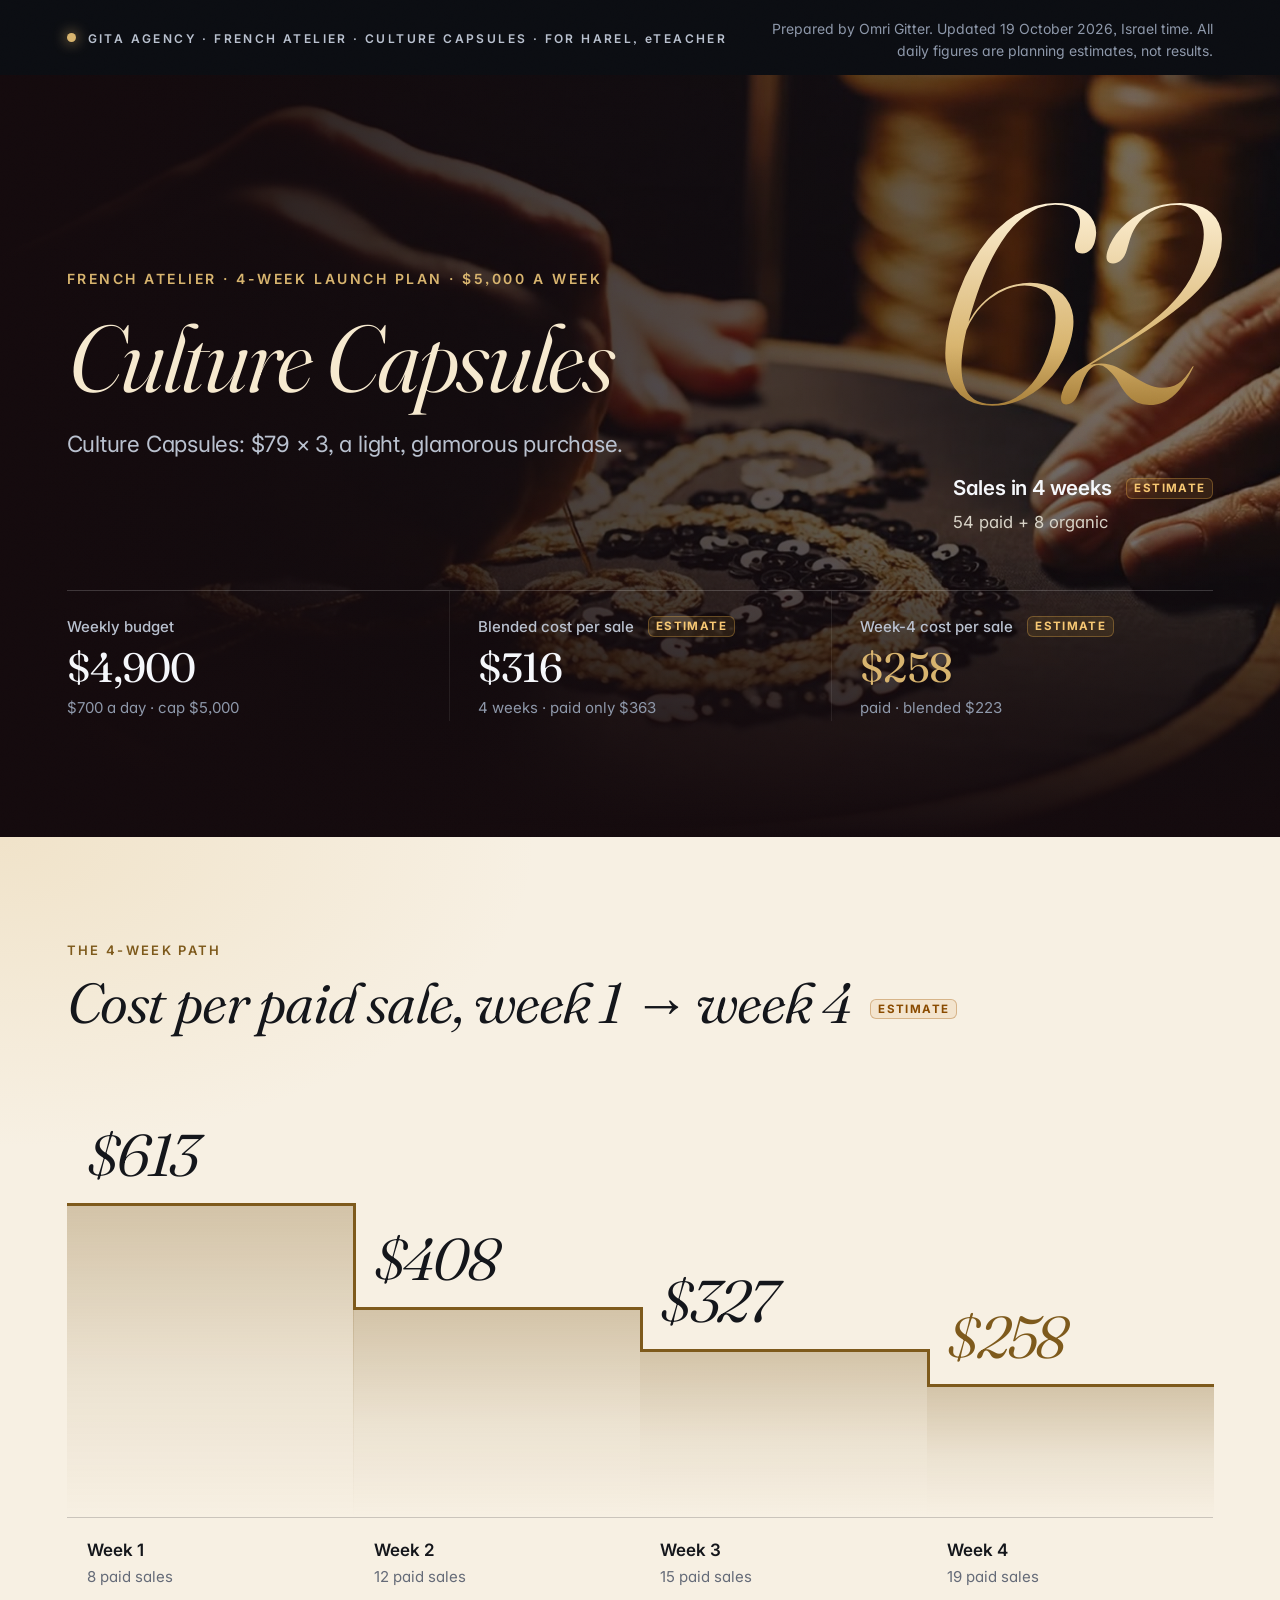
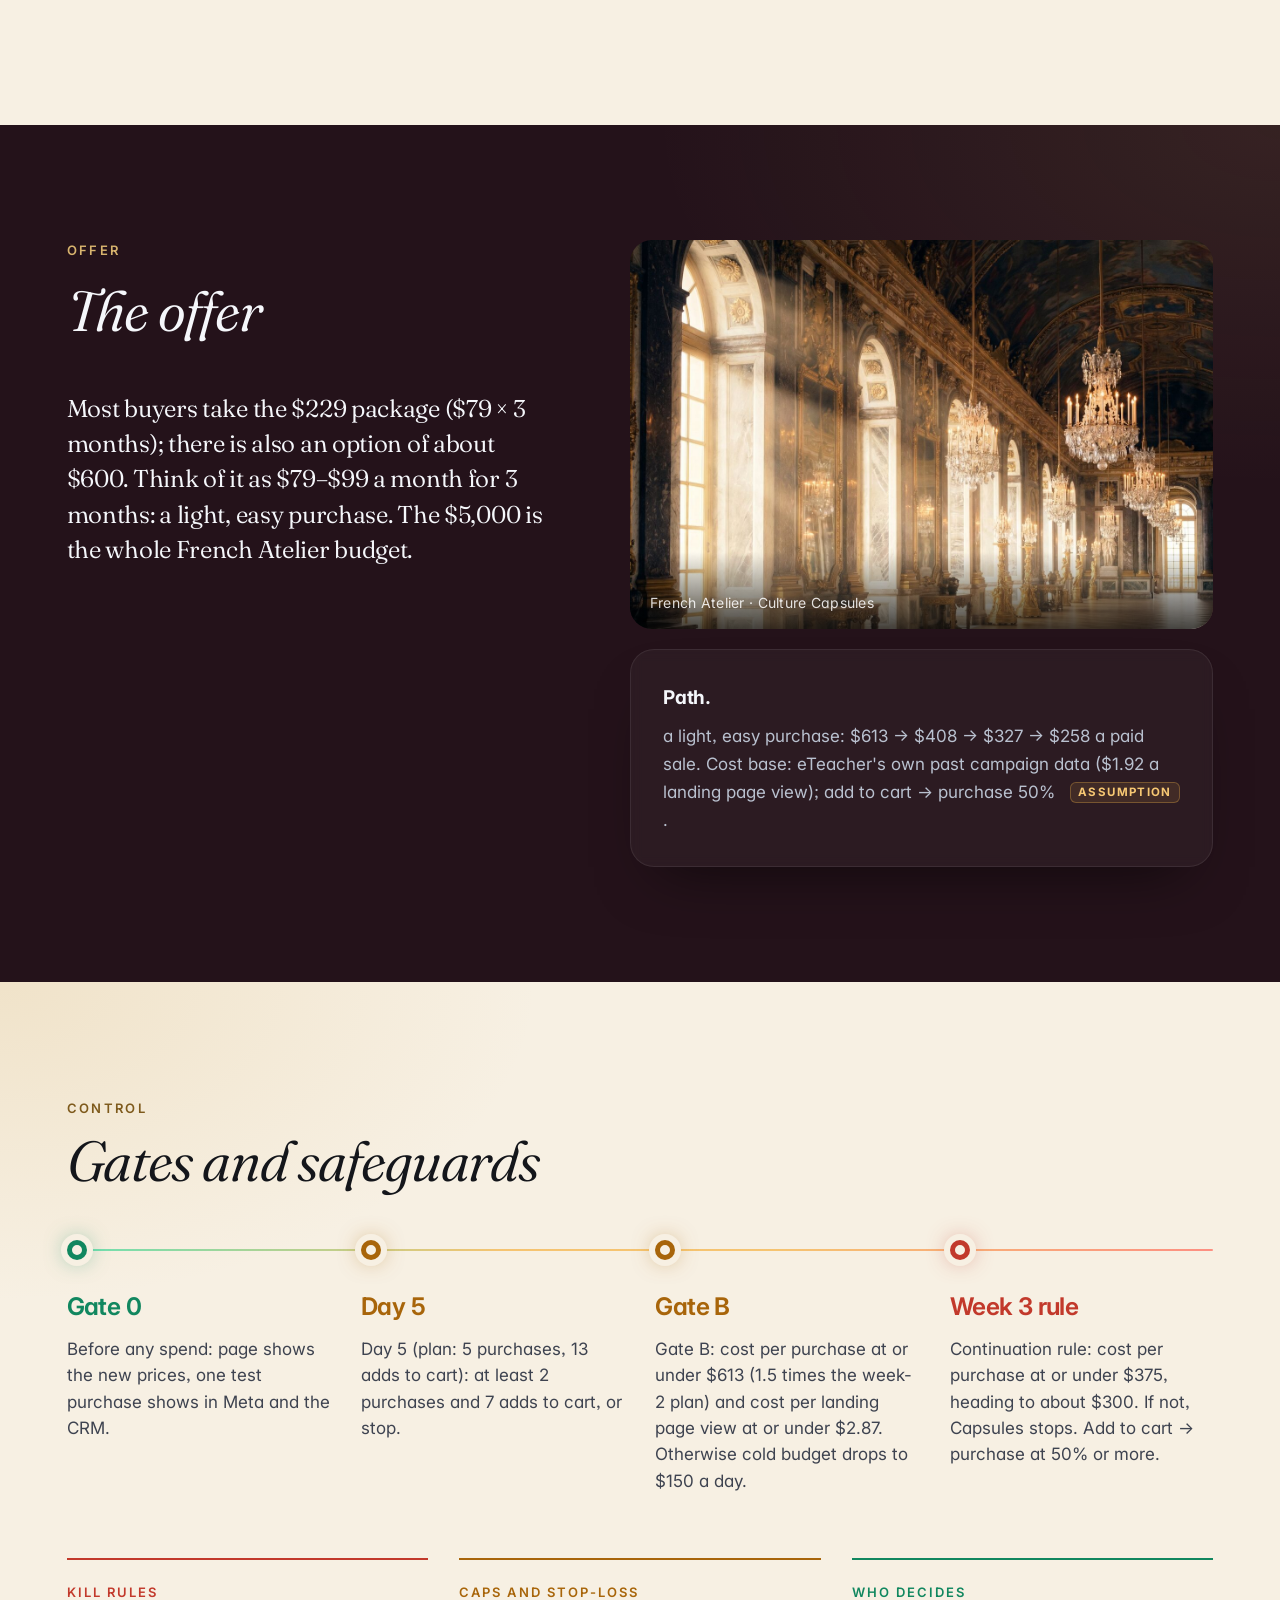
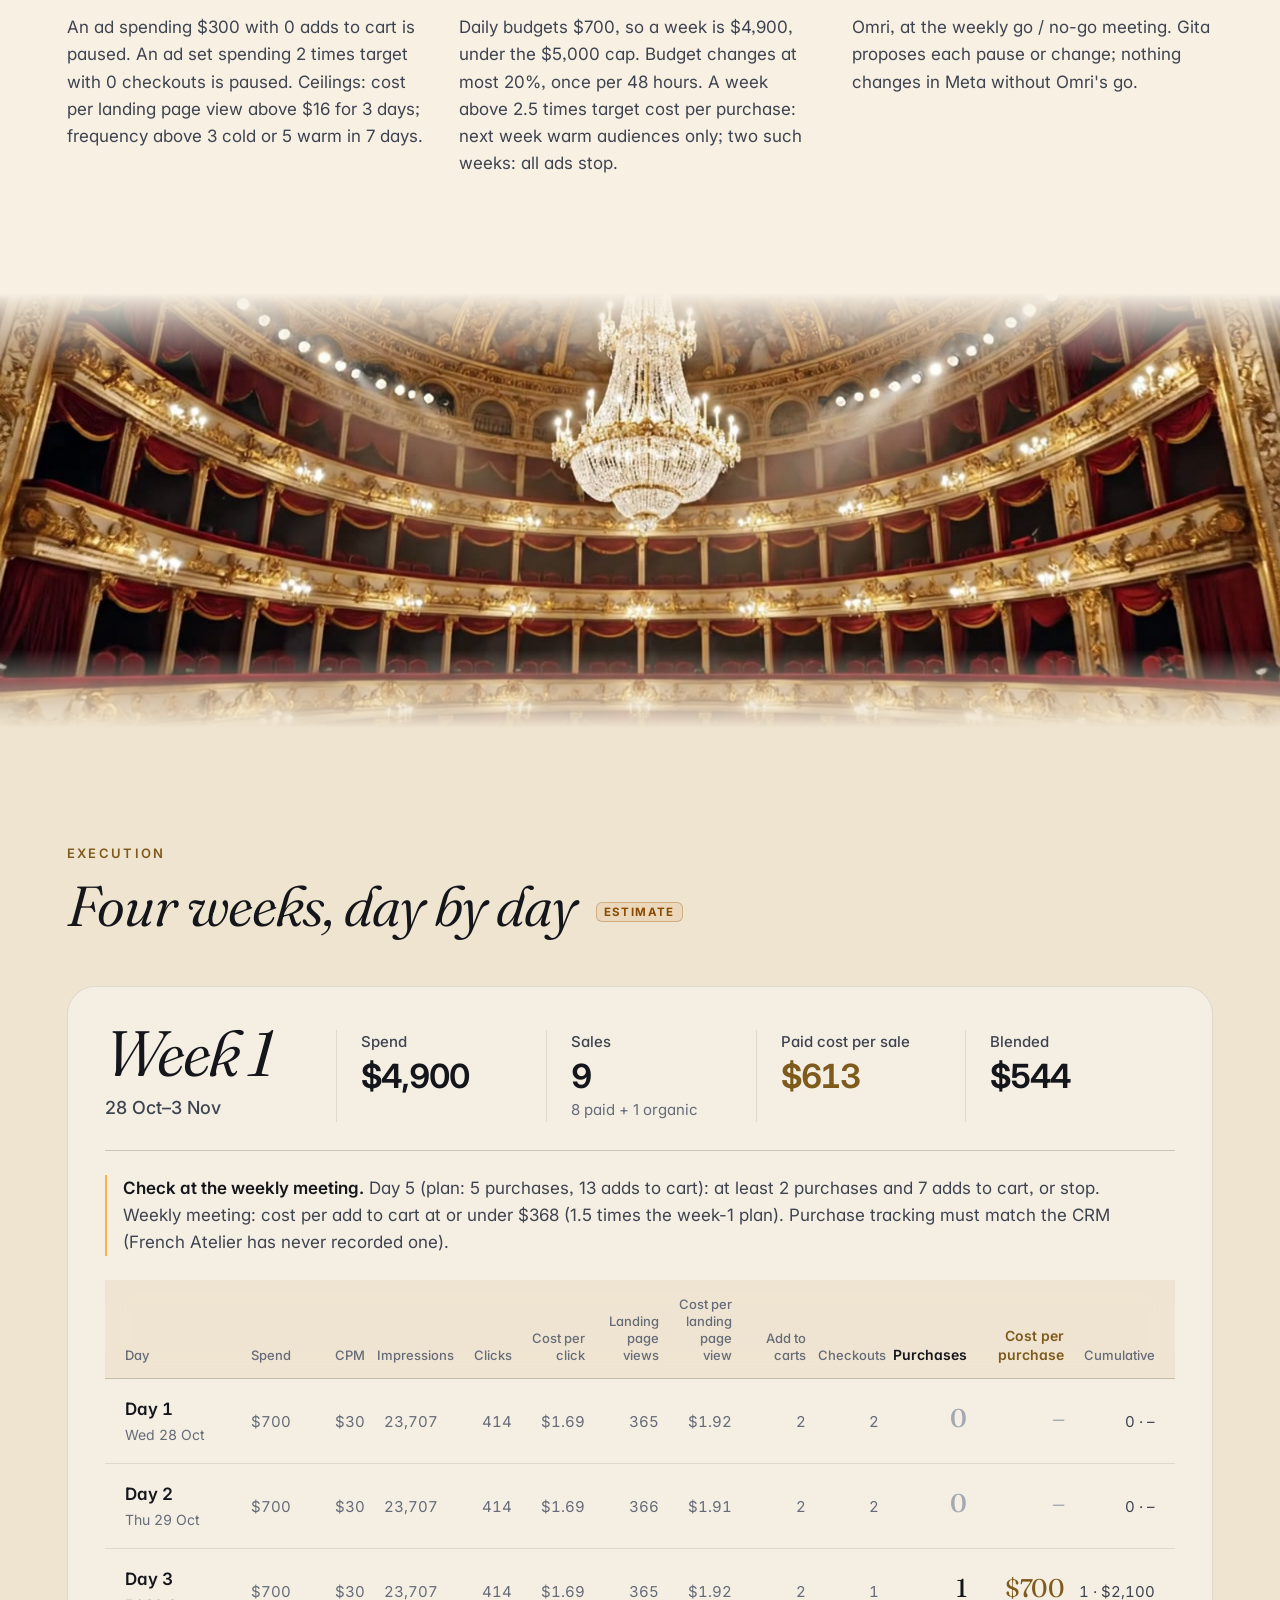
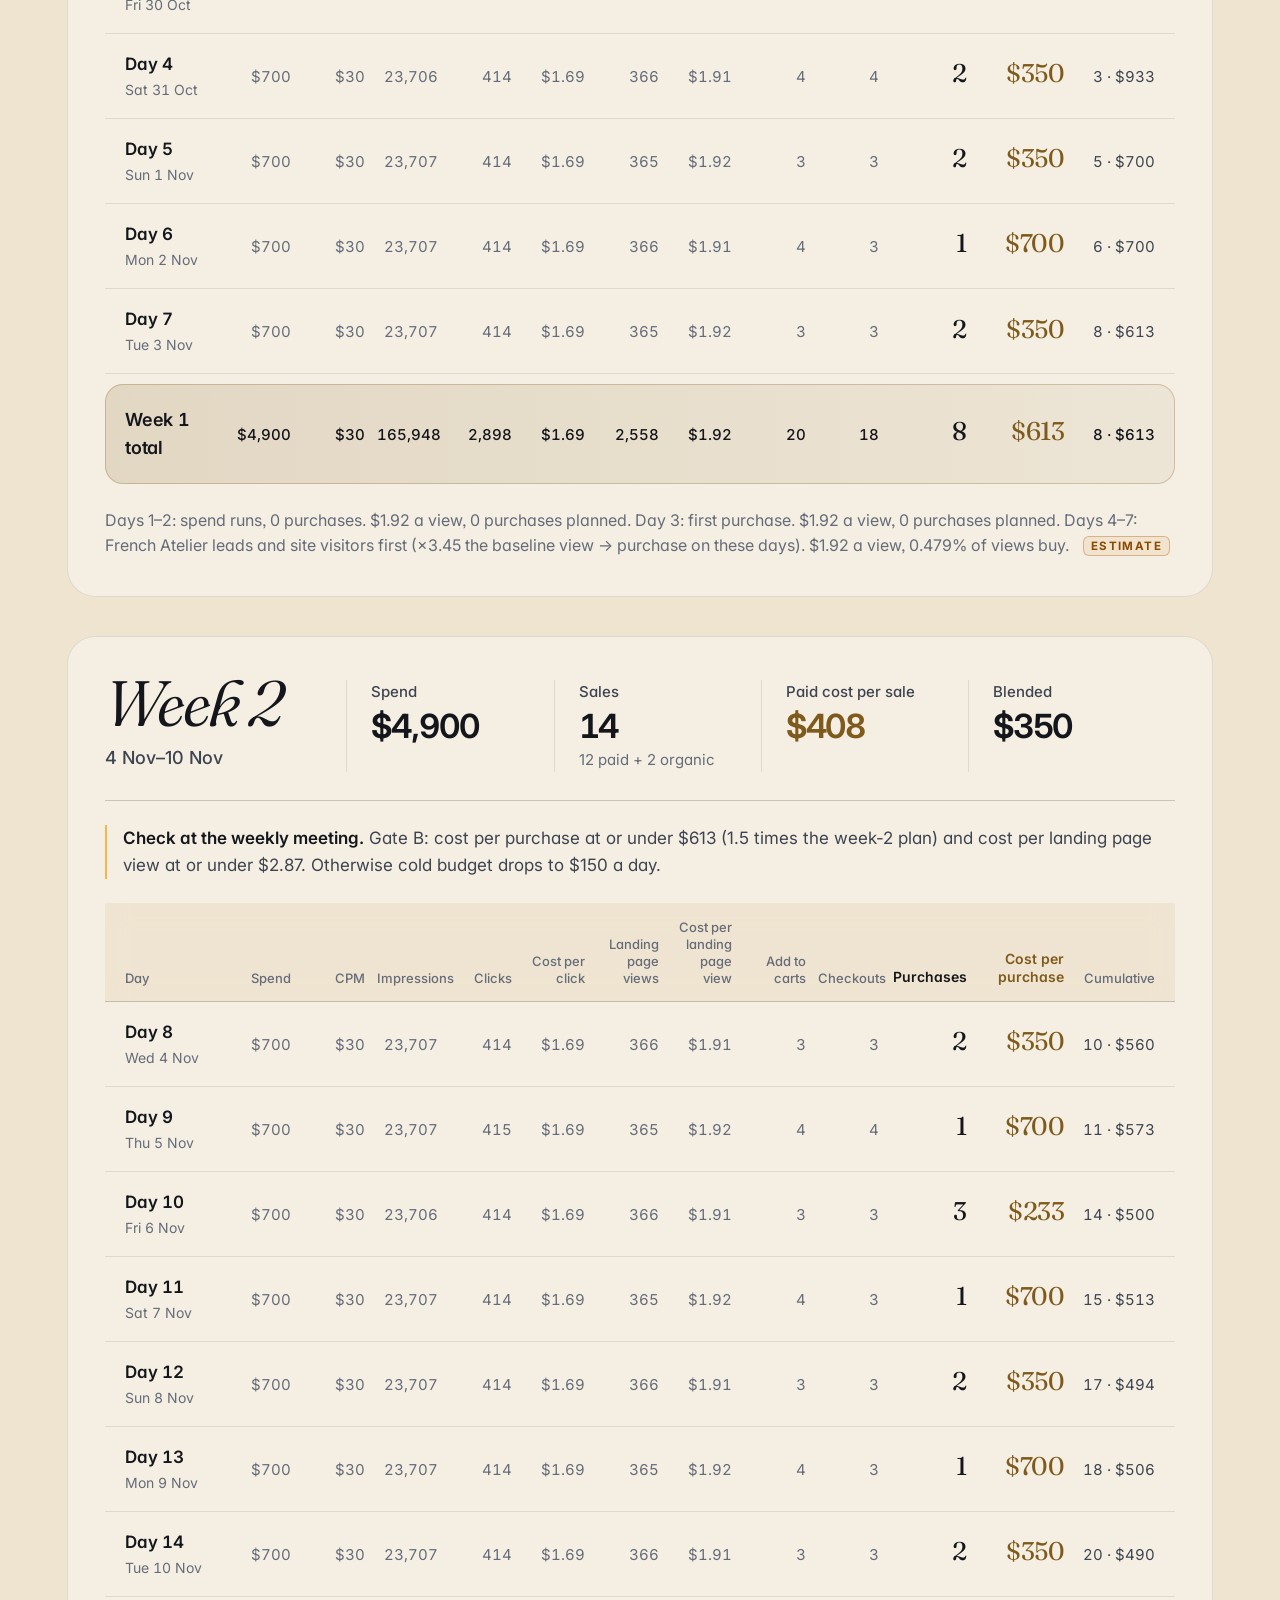
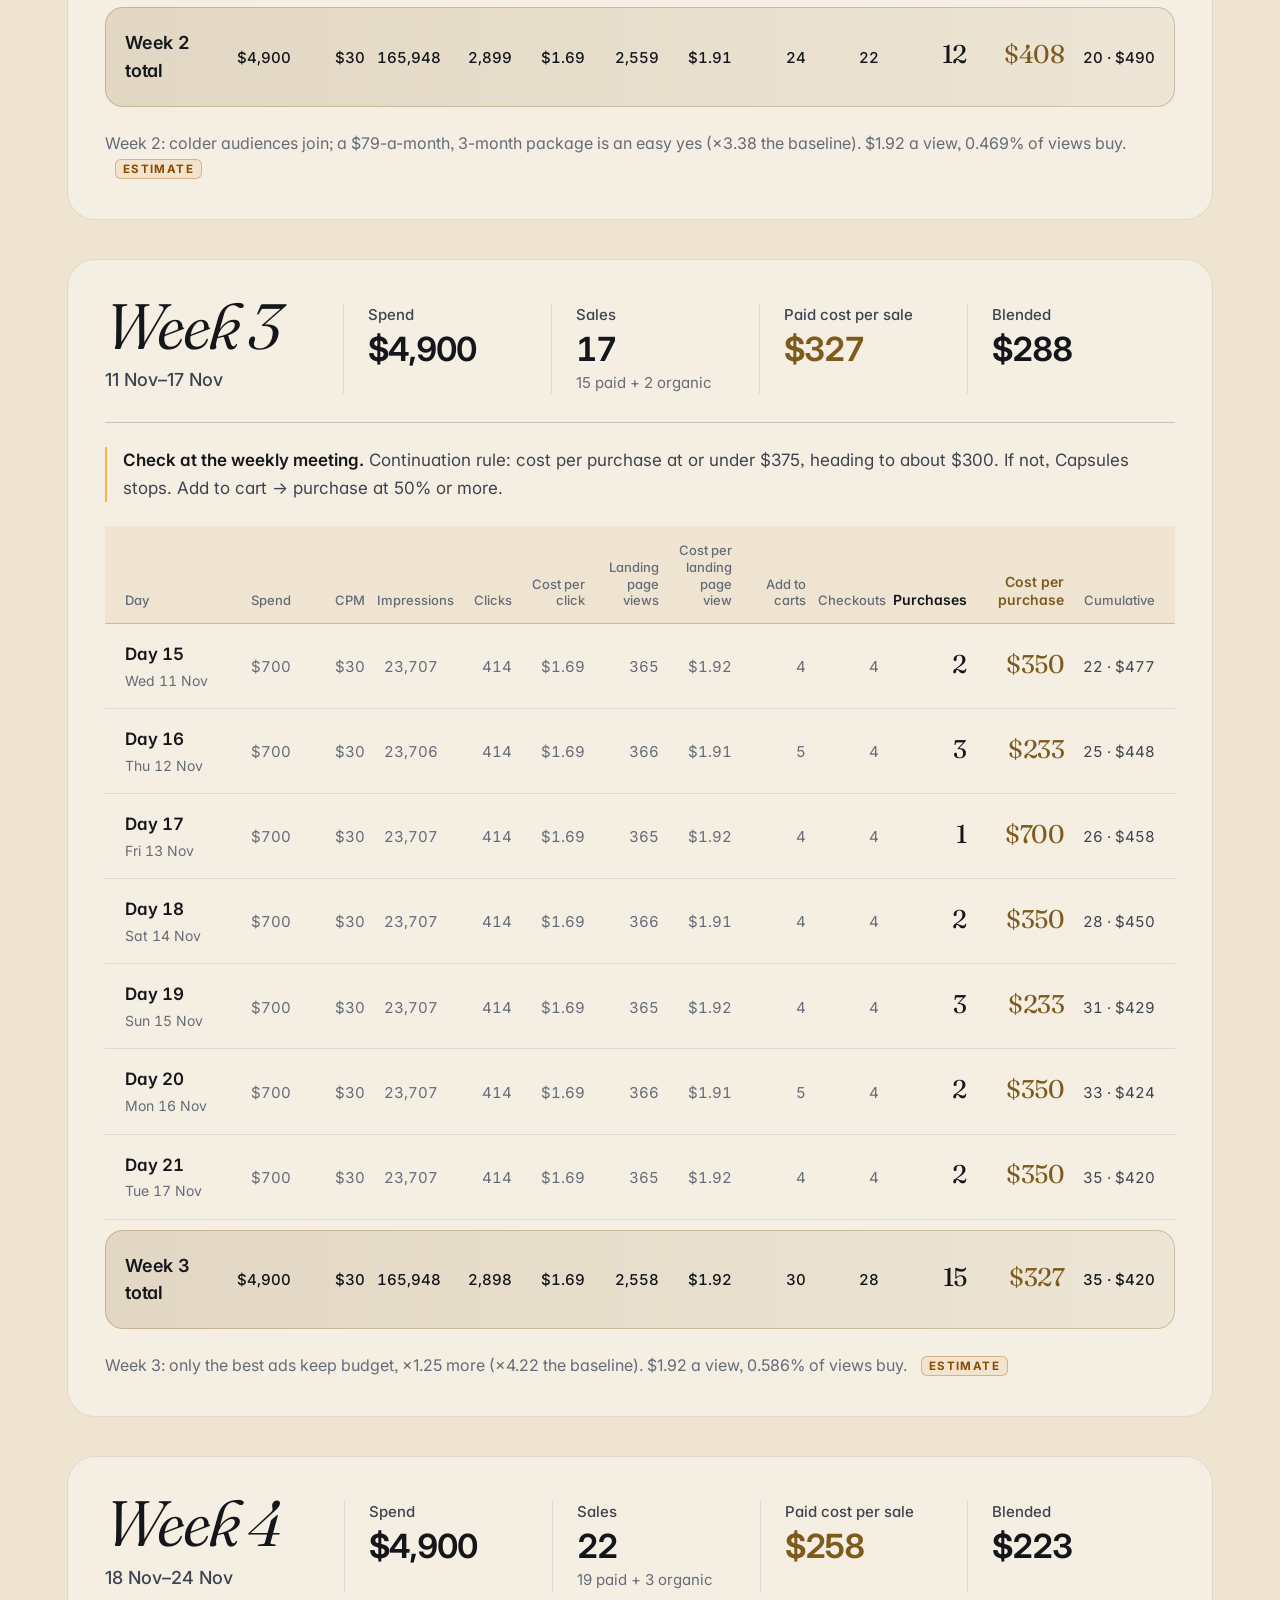
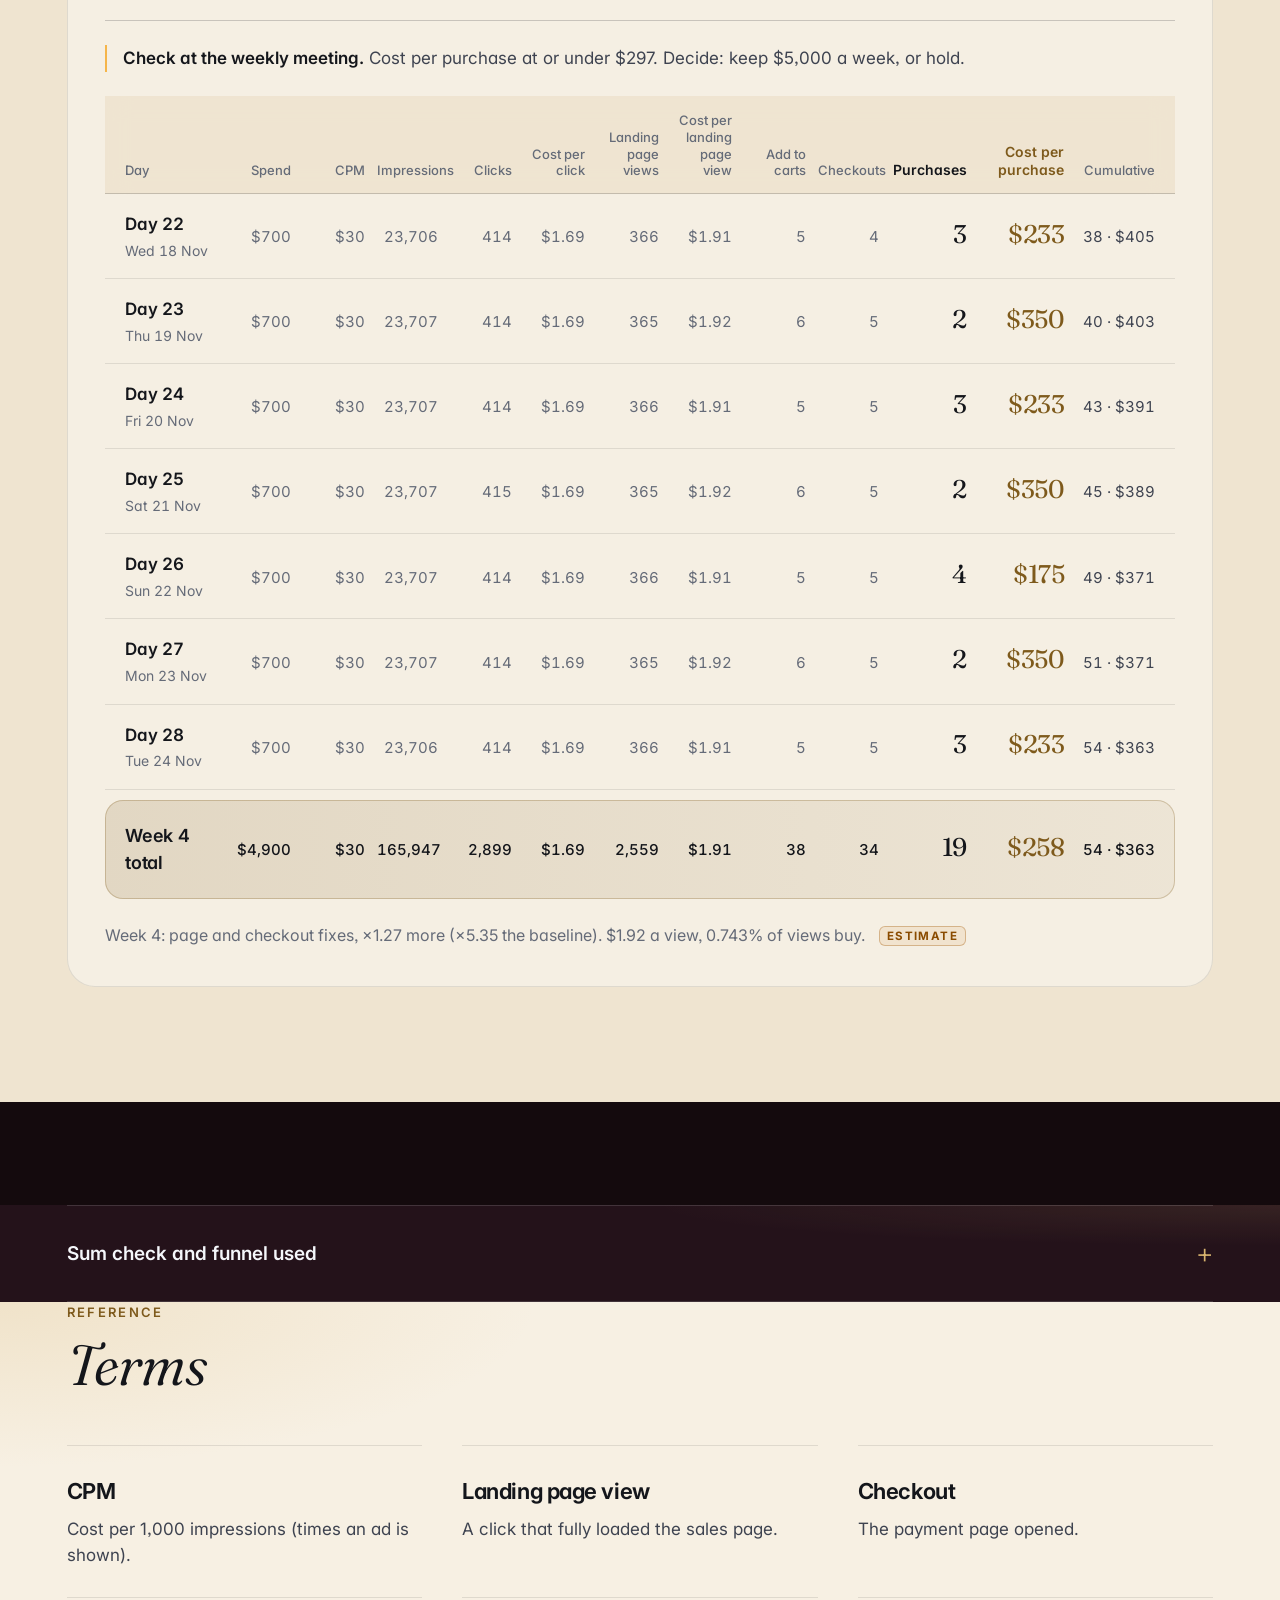
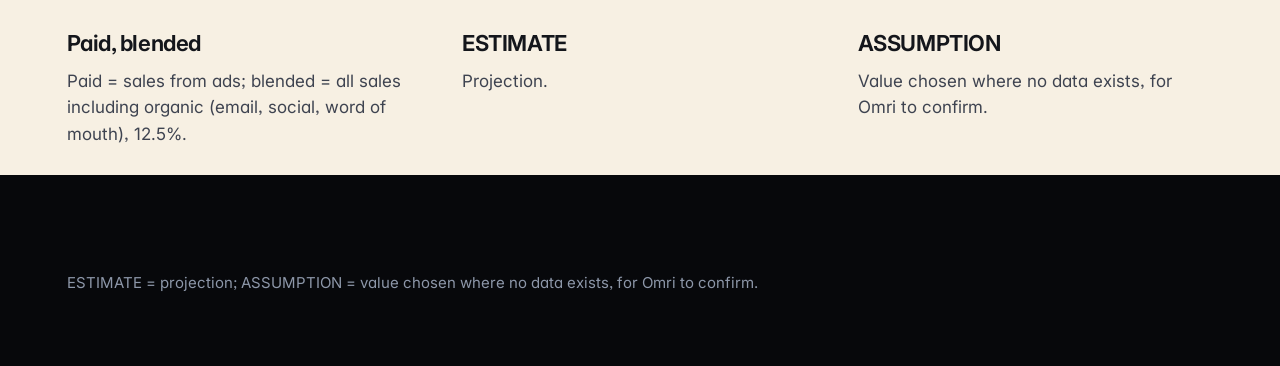
==== index.html @ 9246e256 "French Atelier Culture Capsules 4-week launch plan" ====
<!DOCTYPE html>

<html lang="en">
<head>
<meta charset="utf-8"/><meta content="width=device-width,initial-scale=1,viewport-fit=cover" name="viewport"/>
<meta content="#0b0d12" name="theme-color"/>
<title>French Atelier · Culture Capsules · 4-week launch plan</title>
<link href="https://fonts.googleapis.com" rel="preconnect"/><link crossorigin="" href="https://fonts.gstatic.com" rel="preconnect"/>
<link href="https://fonts.googleapis.com/css2?family=Fraunces:ital,opsz,wght@0,9..144,300..700;1,9..144,300..600&amp;family=Inter:opsz,wght@14..32,300..800&amp;display=swap" rel="stylesheet"/>
<style>@property --ac{syntax:'<color>';inherits:true;initial-value:#ece6da}
:root{--bg:#06080d;--s1:#0c1018;--s2:#111723;--line:rgba(255,255,255,.08);--line2:rgba(255,255,255,.14);--t1:#f5f7fb;--t2:#b9c1cf;--t3:#8d97a9;
--blue:#6b97ff;--green:#3ddba3;--amber:#f5b54a;--red:#ff6f61;--ivory:#ece6da;--pad:clamp(20px,5.2vw,88px);--max:1440px;--nav:76px;
--ease:cubic-bezier(.2,.75,.1,1)}
body[data-view=summary],body[data-view=terms]{--ac:var(--ivory)}body[data-view=blueprint]{--ac:var(--blue)}body[data-view=capsules]{--ac:var(--green)}body[data-view=courses]{--ac:var(--amber)}
[data-ac=blueprint]{--ac:var(--blue)}[data-ac=capsules]{--ac:var(--green)}
*{box-sizing:border-box}
html{background:var(--bg);-webkit-text-size-adjust:100%;scroll-padding-top:120px}
body{margin:0;background:var(--bg);color:var(--t1);font:400 18px/1.55 Inter,system-ui,-apple-system,sans-serif;font-optical-sizing:auto;font-feature-settings:"cv11","ss03";-webkit-font-smoothing:antialiased;-moz-osx-font-smoothing:grayscale;transition:--ac .8s var(--ease);overflow-x:hidden}
body:after{content:"";position:fixed;inset:0;pointer-events:none;z-index:100;opacity:.045;mix-blend-mode:overlay;background-image:url("data:image/svg+xml,%3Csvg xmlns='http://www.w3.org/2000/svg' width='180' height='180'%3E%3Cfilter id='n'%3E%3CfeTurbulence type='fractalNoise' baseFrequency='.85' numOctaves='3' stitchTiles='stitch'/%3E%3C/filter%3E%3Crect width='100%25' height='100%25' filter='url(%23n)'/%3E%3C/svg%3E")}
.glow{position:absolute;left:0;right:0;top:0;height:1100px;pointer-events:none;z-index:0;background:radial-gradient(52% 46% at 84% 8%,color-mix(in oklab,var(--ac) 26%,transparent) 0%,color-mix(in oklab,var(--ac) 7%,transparent) 45%,transparent 72%),radial-gradient(40% 40% at 4% 0%,rgba(120,140,200,.08),transparent 70%)}
.wrap,.hin,.tabsin,.top{max-width:var(--max);margin:0 auto;padding-left:var(--pad);padding-right:var(--pad);position:relative;z-index:1}
.top{display:flex;justify-content:space-between;align-items:center;gap:24px;padding-top:22px;padding-bottom:18px}
.brand{white-space:nowrap;font-weight:600;letter-spacing:.16em;font-size:13px;color:var(--t2)}.brand i{display:inline-block;width:9px;height:9px;border-radius:50%;background:var(--ac);margin-right:12px;vertical-align:1px;box-shadow:0 0 14px var(--ac);transition:background .6s}
.top p{margin:0;color:var(--t3);font-size:14px;text-align:right;max-width:40em}
/* tabs */
.tabs{position:sticky;top:0;z-index:50;background:rgba(6,8,13,.72);backdrop-filter:saturate(1.5) blur(18px);-webkit-backdrop-filter:saturate(1.5) blur(18px);border-bottom:1px solid var(--line)}
.tabsin{display:flex;align-items:center;justify-content:space-between;gap:16px;min-height:var(--nav)}
.key,.sec{display:flex;gap:10px;align-items:center}
.tabs button{font:inherit;cursor:pointer;border:0;background:none;color:var(--t1);-webkit-tap-highlight-color:transparent}
.key button{--c:var(--ivory);font-size:17px;font-weight:600;letter-spacing:-.01em;padding:12px 22px 12px 18px;border-radius:999px;background:rgba(255,255,255,.04);box-shadow:inset 0 0 0 1px var(--line2);display:flex;align-items:center;gap:10px;transition:background .3s var(--ease),color .3s,box-shadow .3s,transform .2s}
.key button[data-t=blueprint]{--c:var(--blue)}.key button[data-t=capsules]{--c:var(--green)}
.key button .d{width:9px;height:9px;border-radius:50%;background:var(--c);box-shadow:0 0 10px var(--c);transition:background .3s}
.key button:hover{background:rgba(255,255,255,.08)}
.key button[aria-selected=true]{background:var(--c);color:#06080d;box-shadow:0 8px 28px -8px color-mix(in oklab,var(--c) 60%,transparent),inset 0 1px 0 rgba(255,255,255,.4)}.key button[aria-selected=true] .d{background:#06080d;box-shadow:none}
.sec button{font-size:15px;font-weight:500;color:var(--t3);padding:8px 12px;border-radius:10px;transition:color .2s,background .2s}
.sec button:hover{color:var(--t1)}.sec button[aria-selected=true]{color:var(--t1);background:rgba(255,255,255,.07)}
.sec button[data-t=courses][aria-selected=true]{color:var(--amber)}
/* panels */
.panel{animation:rise .7s var(--ease) both}.panel[hidden]{display:none}
@keyframes rise{from{opacity:0;transform:translateY(18px)}to{opacity:1;transform:none}}
::view-transition-old(root){animation:.25s ease both vt-out}::view-transition-new(root){animation:none}
@keyframes vt-out{to{opacity:0}}
.est{display:inline-block;font:700 11.5px/1 Inter,sans-serif;letter-spacing:.12em;color:#f7c873;background:rgba(245,181,74,.1);box-shadow:inset 0 0 0 1px rgba(245,181,74,.3);padding:5px 8px 4px;border-radius:6px;vertical-align:middle;margin-left:10px;position:relative;top:-.08em;white-space:nowrap}
/* hero */
.hero{position:relative;min-height:calc(100svh - var(--nav) - 62px);display:flex;align-items:center;padding:clamp(36px,5vh,80px) 0 clamp(32px,5vh,64px)}
.hero.short{min-height:0;padding:88px 0 40px}
.hin{width:100%}
.kick{margin:0 0 22px;font-size:14px;font-weight:600;letter-spacing:.18em;text-transform:uppercase;color:var(--ac)}
.hero h1{text-wrap:balance;margin:0;font-size:clamp(52px,7.4vw,124px);line-height:.95;letter-spacing:-.045em;font-weight:700}
.hero h1.hs{font-size:clamp(40px,5.6vw,96px);line-height:1;max-width:15ch;letter-spacing:-.04em}
.promise{margin:24px 0 0;font-size:clamp(19px,1.75vw,28px);line-height:1.4;color:var(--t2);max-width:34em;letter-spacing:-.01em}
.hgrid{display:grid;grid-template-columns:minmax(0,1.15fr) minmax(0,.85fr);gap:clamp(32px,4vw,80px);align-items:center;margin-bottom:clamp(36px,6vh,72px)}
.big{display:flex;flex-direction:column;align-items:flex-start;justify-self:end;align-items:flex-end;gap:clamp(18px,3vw,48px);margin:0}
.bign{font-size:clamp(150px,22vw,420px);line-height:.78;font-weight:700;letter-spacing:-.065em;background:linear-gradient(180deg,#fff 10%,color-mix(in oklab,var(--ac) 80%,#fff) 100%);-webkit-background-clip:text;background-clip:text;color:transparent;font-variant-numeric:lining-nums;padding-right:.04em}
.bigl{padding:22px 0 0 .06em}.bigl>span{display:block;font-size:clamp(18px,1.6vw,26px);font-weight:600;letter-spacing:-.01em}.bigl em{display:block;font-style:normal;color:var(--t2);font-size:clamp(16px,1.3vw,20px);margin-top:6px}
.strip{display:grid;grid-template-columns:repeat(3,1fr);margin:0;border-top:1px solid var(--line2)}.strip.two2{grid-template-columns:repeat(2,1fr)}
.strip>div{padding:24px 24px 0 0}.strip>div+div{padding-left:28px;border-left:1px solid var(--line)}
.strip dt{font-size:15px;color:var(--t2);font-weight:500}.strip dd{margin:8px 0 4px;font-size:clamp(34px,3.2vw,52px);font-weight:650;letter-spacing:-.035em;line-height:1.05;font-variant-numeric:tabular-nums}.strip em{font-style:normal;color:var(--t3);font-size:15px}
.strip .acc dd{color:var(--ac)}
/* sections */
.blk{padding:clamp(56px,9vw,128px) 0 0}
.eyebrow{margin:0 0 14px;font-size:13px;font-weight:600;letter-spacing:.18em;text-transform:uppercase;color:var(--ac)}
.h2{margin:0 0 clamp(32px,4vw,56px);font-size:clamp(32px,3.6vw,56px);line-height:1.05;letter-spacing:-.035em;font-weight:650;max-width:28ch;text-wrap:balance}
.two{display:grid;grid-template-columns:5fr 6fr;gap:clamp(32px,6vw,96px);align-items:start}.two .eyebrow{margin-bottom:22px}
.lead{margin:0;font-size:clamp(20px,1.6vw,25px);line-height:1.5;color:var(--t1);letter-spacing:-.012em}
.note{background:linear-gradient(180deg,var(--s2),var(--s1));border-radius:24px;padding:clamp(24px,2.6vw,40px);box-shadow:inset 0 0 0 1px var(--line),0 30px 60px -30px rgba(0,0,0,.6);font-size:17px;line-height:1.65;color:var(--t2)}.note b{color:var(--t1);display:block;font-size:19px;margin-bottom:8px;letter-spacing:-.01em}
.fine{color:var(--t3);font-size:16px;margin:28px 0 0;max-width:60em}
/* step chart */
.steps{margin:0;padding:0 0 92px;--pt:120px}
.plot{position:relative;height:clamp(300px,34vw,480px);display:grid;grid-template-columns:repeat(4,1fr);border-bottom:1px solid var(--line2)}
.bar{position:absolute;left:0;right:0;bottom:0;height:calc((100% - var(--pt)) * var(--h) / 100);background:linear-gradient(180deg,color-mix(in oklab,var(--ac) 30%,transparent),color-mix(in oklab,var(--ac) 9%,transparent) 55%,transparent);transform-origin:bottom;animation:grow 1s calc(.15s + var(--i) * .12s) var(--ease) both}
.bar:before{content:"";position:absolute;left:0;right:0;top:0;height:3px;background:var(--ac);box-shadow:0 0 18px color-mix(in oklab,var(--ac) 70%,transparent)}
.drop{position:absolute;left:0;width:3px;bottom:calc((100% - var(--pt)) * var(--h) / 100 - 3px);height:calc((100% - var(--pt)) * (var(--p) - var(--h)) / 100 + 3px);background:var(--ac);animation:fadein .6s calc(.6s + var(--i) * .12s) ease both}
.sc:first-child .drop{display:none}
@keyframes grow{from{transform:scaleY(0)}}@keyframes fadein{from{opacity:0}}
.sv{animation:fadein .8s calc(.5s + var(--i) * .12s) ease both}
.sc{position:relative}
.sv{position:absolute;left:clamp(10px,1.6vw,28px);right:8px;bottom:calc((100% - var(--pt)) * var(--h) / 100 + 18px)}
.sv b{display:block;font-size:clamp(30px,4.6vw,78px);font-weight:650;letter-spacing:-.045em;line-height:1;font-variant-numeric:tabular-nums}
.sc:last-child .sv b{color:var(--ac)}
.sx{position:absolute;top:calc(100% + 20px);left:clamp(10px,1.6vw,28px);right:4px}.sx>span{display:block;font-size:17px;font-weight:600}.sx small{display:block;font-size:15px;color:var(--t3);margin-top:2px}
.steps.mini{--pt:64px;padding-bottom:52px;margin:28px 0 20px}.steps.mini .plot{height:200px}.steps.mini .sv b{font-size:clamp(22px,2.2vw,32px);letter-spacing:-.03em}.steps.mini .sx>span{font-size:15px}.steps.mini .sx small{font-size:14px}.steps.mini .sx{top:calc(100% + 14px)}
/* summary cards */
.ecards{display:grid;grid-template-columns:1fr 1fr;gap:clamp(20px,2vw,32px)}
.ecard{position:relative;overflow:hidden;border-radius:32px;padding:clamp(28px,3vw,48px);background:radial-gradient(90% 70% at 100% 0%,color-mix(in oklab,var(--ac) 16%,transparent),transparent 65%),linear-gradient(180deg,var(--s2),var(--s1));box-shadow:inset 0 0 0 1px var(--line),0 40px 80px -40px rgba(0,0,0,.7)}
.en{font-size:14px;font-weight:600;letter-spacing:.16em;text-transform:uppercase;color:var(--ac)}
.ebig{display:flex;align-items:baseline;gap:14px;margin-top:18px}.ebig b{font-size:clamp(84px,9vw,148px);line-height:.85;letter-spacing:-.06em;font-weight:700}.ebig small{font-size:24px;color:var(--t2);font-weight:500}
.ep{font-size:clamp(20px,1.7vw,26px);font-weight:600;letter-spacing:-.02em;margin:0 0 10px}.ep i{font-style:normal;color:var(--t3);font-weight:400;margin:0 .15em}
.ed{margin:0;color:var(--t2);font-size:17px}.ed strong{color:var(--t1);font-weight:600}
/* insights */
.insights{display:grid;grid-template-columns:repeat(4,1fr);gap:clamp(14px,1.4vw,24px)}
.ins{--ic:var(--ivory);border-radius:28px;padding:clamp(26px,2.4vw,40px);background:linear-gradient(180deg,var(--s2),var(--s1));box-shadow:inset 0 0 0 1px var(--line);display:flex;flex-direction:column}
.ins:nth-child(1){--ic:var(--blue)}.ins:nth-child(2){--ic:#a99bff}.ins:nth-child(3){--ic:var(--green)}.ins.warn{--ic:var(--red)}
.ins b{display:block;font-size:clamp(72px,7.4vw,132px);line-height:.85;letter-spacing:-.06em;font-weight:700;color:var(--ic);margin-bottom:28px}
.ins>span{font-size:13px;font-weight:600;letter-spacing:.16em;text-transform:uppercase;color:var(--t1);margin-bottom:10px}
.ins p{margin:0;font-size:17px;line-height:1.55;color:var(--t2)}
/* timeline */
.tl{list-style:none;margin:0;padding:0;display:grid;grid-template-columns:repeat(4,1fr);gap:clamp(20px,2.4vw,40px);position:relative}
.tl:before{content:"";position:absolute;left:0;right:0;top:9px;height:2px;background:linear-gradient(90deg,var(--green),var(--amber) 38%,var(--amber) 62%,var(--red));opacity:.75;border-radius:2px}
.tl li{position:relative;padding-top:48px}.tl li.g{--c:var(--green)}.tl li.a{--c:var(--amber)}.tl li.r{--c:var(--red)}
.tl .dot{position:absolute;top:0;left:0;width:20px;height:20px;border-radius:50%;background:var(--bg);box-shadow:inset 0 0 0 5px var(--c),0 0 0 6px var(--bg),0 0 22px color-mix(in oklab,var(--c) 70%,transparent)}
.tl .tk{display:block;font-size:clamp(22px,1.9vw,30px);font-weight:650;letter-spacing:-.025em;color:var(--c)}
.tl p{margin:10px 0 0;font-size:17px;line-height:1.55;color:var(--t2)}
.rules{display:grid;grid-template-columns:repeat(3,1fr);gap:clamp(20px,2.4vw,40px);margin-top:clamp(48px,5vw,80px)}
.rule{padding-top:22px;border-top:2px solid var(--c)}.rule.r{--c:var(--red)}.rule.a{--c:var(--amber)}.rule.g{--c:var(--green)}
.rule>span{display:block;font-size:13px;font-weight:600;letter-spacing:.16em;text-transform:uppercase;color:var(--c);margin-bottom:12px}.rule p{margin:0;font-size:17px;line-height:1.6;color:var(--t2)}
.golist{list-style:none;margin:0;padding:0;counter-reset:g;display:grid;gap:0}
.golist li{counter-increment:g;display:grid;grid-template-columns:72px 1fr;gap:12px;padding:28px 0;border-top:1px solid var(--line);font-size:clamp(18px,1.5vw,22px);line-height:1.5;color:var(--t1);letter-spacing:-.01em}
.golist li:last-child{border-bottom:1px solid var(--line)}
.golist li:before{content:"0" counter(g);font-size:15px;font-weight:600;color:var(--amber);letter-spacing:.08em;padding-top:.3em;font-variant-numeric:tabular-nums}
/* weeks */
.week{margin-top:clamp(56px,7vw,112px)}.blk .week:first-of-type{margin-top:0}
.wtop{display:grid;grid-template-columns:auto 1fr;gap:clamp(24px,5vw,96px);align-items:end;padding-bottom:28px;border-bottom:1px solid var(--line2)}
.wn{display:block;font-size:clamp(44px,5vw,80px);line-height:.9;font-weight:700;letter-spacing:-.05em}.wd{display:block;margin-top:12px;color:var(--t2);font-size:18px;font-weight:500}
.wk{display:grid;grid-template-columns:repeat(4,1fr);margin:0;gap:0}.wk>div{padding:0 0 0 24px;border-left:1px solid var(--line)}
.wk dt{font-size:15px;color:var(--t2);font-weight:500}.wk dd{margin:6px 0 0;font-size:clamp(28px,2.6vw,42px);font-weight:650;letter-spacing:-.035em;line-height:1.05;font-variant-numeric:tabular-nums}.wk em{display:block;font-style:normal;color:var(--t3);font-size:15px;margin-top:4px}.wk .acc dd{color:var(--ac)}
.check{margin:24px 0 8px;font-size:17px;line-height:1.6;color:var(--t2);max-width:62em;padding-left:18px;box-shadow:inset 2px 0 0 var(--amber)}.check b{color:var(--t1);font-weight:600}
.days{margin-top:24px}
.dr{display:grid;grid-template-columns:1.3fr repeat(9,minmax(0,.86fr)) 1.05fr 1.2fr 1.1fr;column-gap:12px;align-items:center;padding:17px 20px;border-bottom:1px solid var(--line);transition:background .2s}
.dr:not(.hd):not(.tot):hover{background:rgba(255,255,255,.025)}
.dr .c{text-align:right;font-variant-numeric:tabular-nums;min-width:0}.dr .dy{text-align:left}
.dr .l{display:none}
.dr.hd{position:sticky;top:var(--nav);z-index:5;background:rgba(6,8,13,.92);backdrop-filter:blur(12px);-webkit-backdrop-filter:blur(12px);align-items:end;padding-top:16px;padding-bottom:14px;font-size:13px;line-height:1.3;color:var(--t3);font-weight:500;border-bottom:1px solid var(--line2)}
.dr.hd .st{color:var(--t1);font-weight:600;font-size:14px}.dr.hd .cp{color:var(--ac)}
.dy b{display:block;font-size:17px;font-weight:600;letter-spacing:-.01em}.dy>span{display:block;font-size:14px;color:var(--t3);margin-top:2px}
.q .v{font-size:15px;color:var(--t3)}.cu .v{color:var(--t2)}
.st .v{font-size:clamp(24px,2vw,32px);font-weight:650;letter-spacing:-.03em;line-height:1}.cp .v{color:var(--ac)}
.dr.zero .st .v{color:#5d6678;font-weight:500}
.dr.tot{margin-top:10px;border:0;border-radius:18px;background:linear-gradient(90deg,color-mix(in oklab,var(--ac) 16%,transparent),color-mix(in oklab,var(--ac) 7%,transparent));box-shadow:inset 0 0 0 1px color-mix(in oklab,var(--ac) 28%,transparent);padding-top:22px;padding-bottom:22px}
.dr.tot .q .v{color:var(--t1);font-weight:500}.dr.tot .dy b{font-size:18px}.dr.tot .pu .v{color:var(--t1)}
.lever{margin:24px 0 0;color:var(--t3);font-size:16px;line-height:1.6;max-width:70em}
details.more{margin-top:clamp(64px,8vw,120px);border-top:1px solid var(--line2);border-bottom:1px solid var(--line2)}
details.more summary{cursor:pointer;list-style:none;padding:26px 0;font-size:19px;font-weight:600;display:flex;justify-content:space-between;align-items:center}
details.more summary::-webkit-details-marker{display:none}details.more summary:after{content:"+";font-size:28px;font-weight:300;color:var(--ac);transition:transform .3s var(--ease)}details.more[open] summary:after{transform:rotate(45deg)}
.morein{padding:0 0 28px;color:var(--t2);font-size:16px;line-height:1.65;max-width:72em}.morein p{margin:0 0 14px}.morein b{color:var(--t1)}
.terms{display:grid;grid-template-columns:repeat(3,1fr);gap:0 40px;margin:0}.terms div{padding:28px 0;border-top:1px solid var(--line)}.terms dt{font-size:22px;font-weight:650;letter-spacing:-.02em}.terms dd{margin:8px 0 0;color:var(--t2);font-size:17px}
footer{padding:96px 0 72px;color:var(--t3);font-size:15px}
/* responsive */
@media (min-width:1700px){:root{--max:1600px}}
@media (max-width:1180px){
.hgrid{grid-template-columns:1fr}.big{justify-self:start}
.two{grid-template-columns:1fr}.insights{grid-template-columns:1fr 1fr}.tl{grid-template-columns:1fr 1fr;row-gap:44px}.tl:before{display:none}.rules{grid-template-columns:1fr}
.wtop{grid-template-columns:1fr}.dr.hd{display:none}
.dr{grid-template-columns:repeat(6,minmax(0,1fr));row-gap:16px;column-gap:12px;padding:22px 4px}
.dr .c{text-align:left}.dr .l{display:block;font-size:13px;color:var(--t3);margin-bottom:3px;line-height:1.3}
.dr .dy{grid-column:span 2;order:0;align-self:end}.dr .pu{grid-column:span 2;order:1}.dr .cp{grid-column:span 2;order:2}.dr .q{grid-column:span 2;order:3}.dr .cu{grid-column:1/-1;order:4}
.dr .st{text-align:right}.dr .st .l{color:var(--t2)}.dr .cp .l{color:var(--ac)}
.dr .q .v{color:var(--t2)}
.dr .st .v{font-size:30px}
.dr.tot{padding:22px 18px;margin-top:12px}
.terms{grid-template-columns:1fr 1fr}
}
@media (max-width:760px){
:root{--nav:104px}
body{font-size:17px}
.top{display:block;padding-top:16px;padding-bottom:14px}.top p{text-align:left;margin-top:6px;font-size:13.5px}.kick{letter-spacing:.12em;font-size:13px}.brand{font-size:12px;letter-spacing:.14em;white-space:normal}
.tabsin{flex-direction:column;align-items:stretch;gap:6px;padding-top:10px;padding-bottom:8px}
.key{gap:6px}.key button{flex:1 1 auto;justify-content:center;font-size:clamp(13.5px,3.7vw,15px);padding:11px clamp(8px,2.6vw,12px);white-space:nowrap;color:color-mix(in oklab,var(--c) 75%,#fff)}.key button .d{display:none}.key button[aria-selected=true]{color:#06080d}
.sec{justify-content:flex-start;gap:2px;margin-left:-8px}.sec button{font-size:14px;padding:5px 8px}
.hero{min-height:calc(100svh - var(--nav) - 70px);padding:40px 0 36px}
.hero h1{font-size:clamp(46px,13.5vw,72px)}.hero h1.hs{font-size:clamp(36px,10.4vw,56px)}
.promise{font-size:18px;margin-top:18px}
.hgrid{gap:28px;margin-bottom:32px}.big{gap:0}.bign{font-size:clamp(132px,44vw,210px)}.bigl{padding:0}
.strip,.strip.two2{grid-template-columns:1fr}.strip>div,.strip>div+div{padding:18px 0;border-left:0;border-bottom:1px solid var(--line)}.strip>div:last-child{border-bottom:0}
.strip>div{display:grid;grid-template-columns:1fr auto;column-gap:16px;align-items:baseline}.strip dt{grid-column:1}.strip dd{grid-column:2;grid-row:1/3;margin:0;font-size:34px;text-align:right}.strip em{grid-column:1;font-size:14px}
.h2{font-size:clamp(28px,8vw,38px)}
.steps{--pt:84px;padding-bottom:76px}.plot{height:300px}.sv{left:8px;right:2px;bottom:calc((100% - var(--pt)) * var(--h) / 100 + 12px)}.sv b{font-size:clamp(22px,6.4vw,30px);letter-spacing:-.035em}
.sx{left:8px;top:calc(100% + 14px)}.sx>span{font-size:14px}.sx small{font-size:13px;line-height:1.3}
.steps.mini{--pt:56px;padding-bottom:46px;margin-bottom:16px}.steps.mini .plot{height:170px}.steps.mini .sv b{font-size:clamp(20px,5.6vw,26px)}.steps.mini .sx>span{font-size:13.5px}.steps.mini .sx small{font-size:13px}
.ecards,.insights{grid-template-columns:1fr}.ecard{border-radius:26px;padding:28px 22px}
.tl{grid-template-columns:1fr;row-gap:32px;padding-left:4px}.tl:before{display:block;left:13px;right:auto;top:6px;bottom:6px;width:2px;height:auto;background:linear-gradient(180deg,var(--green),var(--amber) 38%,var(--amber) 62%,var(--red))}
.tl li{padding:0 0 0 48px}.tl .dot{left:0;top:4px}.tl p{font-size:16.5px}
.golist li{grid-template-columns:44px 1fr;padding:22px 0}
.wk{grid-template-columns:1fr 1fr;row-gap:20px}.wk>div{padding-left:16px}.wk>div:nth-child(odd){border-left:0;padding-left:0}
.dr{padding:24px 0 22px;row-gap:9px}.dr.tot{padding:20px 16px}
.dr .st{display:flex;flex-direction:column-reverse;justify-content:flex-end;align-items:flex-end}.dr .st .l{margin:6px 0 0;font-size:12.5px;white-space:nowrap}.dr .st .v{font-size:32px}
.dr .dy{align-self:start}.dr .dy b{font-size:18px}
.dr{column-gap:28px}.dr .q,.dr .cu{grid-column:span 3;display:flex;justify-content:space-between;align-items:baseline;gap:10px;order:3}
.dr .q .l{margin:0;font-size:13.5px;line-height:1.3}.dr .q .v{font-size:14.5px;color:var(--t2);white-space:nowrap}
.dr .q.c1,.dr .q.c2{margin-top:8px}.dr.tot .dy{grid-column:1/-1}.dr.tot .pu,.dr.tot .cp{grid-column:span 3}.dr.tot .pu{align-items:flex-start}.dr .q{row-gap:0}
.terms{grid-template-columns:1fr}
footer{padding:72px 0 56px}
}
@media (prefers-reduced-motion:reduce){*{animation:none!important;transition:none!important}.plot .line{stroke-dashoffset:0}}

/* ===== v12 editorial layer ===== */
:root{--serif:Fraunces,"Iowan Old Style",Georgia,serif;--teal:#62d3df;--tealD:#0a6878;--gold:#d8b46e;--goldD:#7e5a1c;--stone:#b9b4a7;--stoneD:#5c5950;--bord:#5a1624}
html,body{background:#0b0d12}
.glow{display:none}
body:after{opacity:.035}
/* nav */
.top{padding-top:18px;padding-bottom:14px}
.brand{font-size:12px;letter-spacing:.2em}
.tabs{background:rgba(11,13,18,.78)}
.key button[data-t=blueprint]{--c:var(--teal)}.key button[data-t=capsules]{--c:var(--gold)}
.sec button[data-t=courses][aria-selected=true]{color:var(--stone)}
body[data-view=blueprint]{--ac:var(--teal)}body[data-view=capsules]{--ac:var(--gold)}body[data-view=courses]{--ac:var(--stone)}
[data-ac=blueprint]{--ac:var(--teal)}[data-ac=capsules]{--ac:var(--gold)}
/* themes (dark defaults) */
.t-sum{--ac:#e9dcc0;--acL:#7a5b22;--dk:#0b0d12;--dk2:#12151c;--lt:#f3efe6;--lt2:#e9e3d6;--disp:var(--serif)}
.t-bp{--ac:var(--teal);--acL:var(--tealD);--dk:#041217;--dk2:#08202a;--lt:#eef3f4;--lt2:#e1eaec;--disp:Inter,system-ui,sans-serif}
.t-cc{--ac:var(--gold);--acL:var(--goldD);--dk:#140a0d;--dk2:#24121a;--lt:#f7f0e3;--lt2:#efe4d0;--disp:var(--serif)}
.t-co{--ac:var(--stone);--acL:var(--stoneD);--dk:#17181a;--dk2:#1f2022;--lt:#ecebe7;--lt2:#e3e1db;--disp:var(--serif)}
.panel{background:var(--dk)}
/* hero with media */
.hero{overflow:hidden;isolation:isolate;background:var(--dk)}
.hmedia{position:absolute;inset:0;z-index:-1}
.hmedia video,.hmedia img{position:absolute;inset:0;width:100%;height:100%;object-fit:cover}
.hmedia .scrim{position:absolute;inset:0;background:linear-gradient(90deg,var(--dk) 0%,color-mix(in oklab,var(--dk) 82%,transparent) 38%,color-mix(in oklab,var(--dk) 35%,transparent) 75%,color-mix(in oklab,var(--dk) 55%,transparent)),linear-gradient(0deg,var(--dk) 0%,transparent 34%)}
.hmedia.duo{display:grid;grid-template-columns:1fr 1fr}.hmedia.duo>div{position:relative;overflow:hidden}
.hmedia.duo .hm-a video{filter:saturate(.8) hue-rotate(-8deg)}.hmedia.duo .hm-b video{filter:saturate(.9)}
.hv-summary .scrim{background:linear-gradient(90deg,var(--dk) 0%,color-mix(in oklab,var(--dk) 88%,transparent) 42%,color-mix(in oklab,var(--dk) 48%,transparent) 100%),linear-gradient(0deg,var(--dk) 0%,transparent 40%)}
.grid-ov{position:absolute;inset:0;background-image:linear-gradient(rgba(98,211,223,.08) 1px,transparent 1px),linear-gradient(90deg,rgba(98,211,223,.08) 1px,transparent 1px);background-size:56px 56px;mask-image:linear-gradient(90deg,transparent,#000 60%)}
.hv-courses .hmedia img{filter:grayscale(.75) contrast(.9) brightness(.85)}
.hv-capsules .hmedia video{filter:saturate(1.05) contrast(1.05)}
.hero h1{font-family:var(--disp);font-weight:400;letter-spacing:-.025em;line-height:.98}
.hero h1.hs{font-weight:350;letter-spacing:-.02em;max-width:14ch}
.t-bp .hero h1{font-weight:250;letter-spacing:-.055em}
.t-cc .hero h1{font-style:italic;font-weight:350;color:#f6e9cf}
.t-co .hero h1{font-weight:300;color:#e4e1d8;font-size:clamp(46px,6vw,100px)}
.kick{color:var(--ac)}
.t-bp .kick,.t-bp .eyebrow{font-family:ui-monospace,"SF Mono",Menlo,monospace;letter-spacing:.14em;font-weight:500}
.bign{font-family:var(--disp);font-weight:300;letter-spacing:-.05em;background:linear-gradient(180deg,#fff 0%,color-mix(in oklab,var(--ac) 85%,#fff) 100%);-webkit-background-clip:text;background-clip:text}
.t-bp .bign{font-weight:200;letter-spacing:-.07em}
.t-cc .bign{font-style:italic;font-weight:300;background:linear-gradient(180deg,#fff3da 0%,#d8b46e 70%,#a37a35 100%);-webkit-background-clip:text;background-clip:text}
.t-co .bign{font-size:clamp(120px,16vw,300px);background:linear-gradient(180deg,#f0eee8,#a9a59a);-webkit-background-clip:text;background-clip:text}
.t-co .hero{min-height:0;padding-top:clamp(64px,10vh,120px)}
.strip{border-top-color:rgba(255,255,255,.18)}
.strip dd{font-family:var(--disp);font-weight:400;letter-spacing:-.02em}
.t-bp .strip dd{font-weight:300;letter-spacing:-.04em}
.hero.short{background:var(--dk)}
/* bands */
.band{position:relative;background:var(--dk);color:var(--t1)}
.band .blk{padding:clamp(64px,9vw,140px) 0 clamp(64px,9vw,140px)}
.band.dark{background:radial-gradient(70% 60% at 100% 0%,color-mix(in oklab,var(--ac) 10%,transparent),transparent 70%),var(--dk2)}
.band.tint{background:linear-gradient(160deg,#1b1610,#0e0c09)}
.band.light,.band.paper{--bg:var(--lt);--s1:#fff;--s2:#fff;--t1:#14161b;--t2:#3e4350;--t3:#656b78;--line:rgba(20,22,27,.1);--line2:rgba(20,22,27,.2);--ac:var(--acL);background:var(--lt);color:var(--t1)}
.band.paper{--bg:var(--lt2);background:var(--lt2)}
.t-bp .band.light{background-color:var(--lt);background-image:linear-gradient(rgba(10,104,120,.07) 1px,transparent 1px),linear-gradient(90deg,rgba(10,104,120,.07) 1px,transparent 1px);background-size:40px 40px}
.t-cc .band.light{background:radial-gradient(60% 50% at 0% 0%,rgba(216,180,110,.22),transparent 70%),var(--lt)}
.band.light .est,.band.paper .est{color:#8a4b00;background:rgba(200,120,20,.1);box-shadow:inset 0 0 0 1px rgba(160,90,10,.35)}
.band .h2{font-family:var(--disp);font-weight:400;letter-spacing:-.02em;font-size:clamp(34px,4.4vw,72px);line-height:1.02}
.t-bp .band .h2{font-weight:300;letter-spacing:-.045em}
.t-cc .band .h2{font-style:italic;font-weight:350}
.t-co .band .h2{font-weight:350;font-size:clamp(30px,3.4vw,54px)}
.band.light .dr.hd,.band.paper .dr.hd{background:color-mix(in oklab,var(--bg) 94%,transparent)}
.band.light .dr:not(.hd):not(.tot):hover,.band.paper .dr:not(.hd):not(.tot):hover{background:rgba(0,0,0,.025)}
.band.light .dr.zero .st .v,.band.paper .dr.zero .st .v{color:#a3a8b2}
.band.light .note,.band.paper .note{box-shadow:inset 0 0 0 1px var(--line),0 30px 60px -36px rgba(40,30,10,.35)}
.band.light .tl .dot,.band.paper .tl .dot{background:var(--bg)}
.band.light .tl li.g,.band.light .rule.g{--c:#11875f}.band.light .tl li.a,.band.light .rule.a{--c:#a8650a}.band.light .tl li.r,.band.light .rule.r{--c:#c2392b}
.band.light .golist li:before{color:var(--acL)}
.band.tint .golist li:before{color:var(--gold)}
.band.tint .golist li{font-family:var(--serif);font-weight:350;font-size:clamp(20px,1.9vw,30px);letter-spacing:-.01em;line-height:1.35}
.band.tint .h2{color:#f3e6c8}
/* summary cards: editorial image cards */
.ecard{padding:0;background:#fff;box-shadow:0 1px 0 rgba(0,0,0,.04),0 40px 80px -48px rgba(30,25,15,.45);border-radius:28px}
.ecard>*:not(.ecimg){margin-left:clamp(26px,3vw,48px);margin-right:clamp(26px,3vw,48px)}
.ecard>.ed{margin-bottom:clamp(26px,3vw,44px)}
.ecard .en{display:block;margin-top:28px}
.ecimg{height:clamp(170px,18vw,280px);position:relative;overflow:hidden}
.ecimg img{width:100%;height:100%;object-fit:cover;display:block}
.ecard[data-ac=blueprint] .ecimg img{object-position:50% 22%}
.ecimg:after{content:"";position:absolute;inset:0;background:linear-gradient(0deg,rgba(0,0,0,.25),transparent 60%)}
.ecard[data-ac=blueprint]{--ac:var(--tealD)}.ecard[data-ac=capsules]{--ac:var(--goldD)}
.ebig b{font-family:var(--serif);font-weight:350;letter-spacing:-.04em}
.ecard[data-ac=capsules] .ebig b{font-style:italic}
/* insights on dark: editorial numerals */
.insights{gap:0}.ins{background:none;box-shadow:none;border-radius:0;border-left:1px solid var(--line);padding:8px clamp(18px,2vw,36px) 8px}
.ins:first-child{border-left:0;padding-left:0}
.ins b{font-family:var(--serif);font-weight:300;letter-spacing:-.04em}
.ins:nth-child(1){--ic:var(--teal)}.ins:nth-child(2){--ic:#c9b8ff}.ins:nth-child(3){--ic:var(--gold)}
/* offer figures */
.ofig{margin:36px 0 0;position:relative;border-radius:22px;overflow:hidden;background:#000}
.ofig img{display:block;width:100%;height:100%;object-fit:cover}
.ofig figcaption{position:absolute;left:0;right:0;bottom:0;padding:40px 20px 16px;background:linear-gradient(0deg,rgba(0,0,0,.72),transparent);color:#fff;font-size:14px;letter-spacing:.02em}
.ofig figcaption b{display:block;font-family:var(--serif);font-weight:400;font-size:22px;letter-spacing:0}
.ofig figcaption span{opacity:.85}
.ofig.portrait{aspect-ratio:4/5;max-width:340px;display:inline-block;width:calc(58% - 8px);vertical-align:top}
.ofig.prod{aspect-ratio:4/5;display:inline-block;width:calc(42% - 8px);margin-left:12px;vertical-align:top;background:#fff}
.ofig.prod img{object-fit:cover}
.ofig.wide{aspect-ratio:16/10}
.ofig.quiet img{filter:grayscale(.7) brightness(.9)}
.band.dark .note{background:rgba(255,255,255,.04);backdrop-filter:blur(6px)}
.t-cc .band.dark .lead{font-family:var(--serif);font-weight:350;font-size:clamp(22px,1.9vw,30px);line-height:1.45}
.t-bp .band.dark .lead{font-weight:300;font-size:clamp(20px,1.8vw,28px)}
/* interlude */
.interlude{height:clamp(220px,34vw,520px);position:relative;overflow:hidden;background:var(--dk)}
.interlude img,.interlude video{width:100%;height:100%;object-fit:cover;display:block}
.t-cc .interlude img{filter:saturate(.95)}
.interlude:after{content:"";position:absolute;inset:0;background:linear-gradient(180deg,var(--lt) 0%,transparent 18%,transparent 82%,var(--lt2) 100%)}
/* step chart */
.sv b{font-family:var(--disp);font-weight:350}
.t-bp .sv b{font-weight:250}
.t-cc .sv b{font-style:italic}
.band.light .bar:before{box-shadow:none}
/* weeks */
.wn{font-family:var(--disp);font-weight:350;letter-spacing:-.03em}
.t-bp .wn{font-weight:250;letter-spacing:-.06em}
.t-cc .wn{font-style:italic}
.week{padding:clamp(28px,3vw,48px);background:color-mix(in oklab,var(--bg) 60%,#fff);border-radius:28px;box-shadow:inset 0 0 0 1px var(--line)}
.week+.week{margin-top:clamp(28px,3vw,48px)}
.st .v{font-family:var(--disp);font-weight:400;letter-spacing:-.02em}
.t-bp .st .v{font-weight:300;letter-spacing:-.04em}
/* terms + details */
.band.dark details.more{border-color:rgba(255,255,255,.14)}
.t-sum .terms dt{font-family:var(--serif);font-weight:400}
.foot{background:#07080b;color:#8d97a9}
.n0 .blk{padding-top:clamp(64px,8vw,120px)}
@media (max-width:1180px){.insights{gap:28px 0}.ins:nth-child(3){border-left:0;padding-left:0}}
@media (max-width:760px){
.hmedia .scrim{background:linear-gradient(180deg,color-mix(in oklab,var(--dk) 55%,transparent) 0%,color-mix(in oklab,var(--dk) 82%,transparent) 45%,var(--dk) 100%)}
.hmedia.duo{grid-template-columns:1fr;grid-template-rows:1fr 1fr}
.band .blk{padding:64px 0}
.ins{border-left:0;padding:24px 0 0;border-top:1px solid var(--line)}.ins:first-child{border-top:0;padding-top:0}
.week{padding:22px 18px;border-radius:22px;margin-left:-6px;margin-right:-6px}
.ofig.portrait,.ofig.prod{width:calc(50% - 6px)}.ofig.prod{margin-left:8px}
.ofig figcaption{padding:28px 12px 10px;font-size:12px}.ofig figcaption b{font-size:17px}
.band.tint .golist li{font-size:19px}
.t-co .bign{font-size:clamp(110px,36vw,180px)}
}
/* fix pass 1 */
.hmedia.duo{display:block}
.hmedia.duo>.hm-a,.hmedia.duo>.hm-b{position:absolute;top:0;bottom:0;width:50%}
.hmedia.duo>.hm-a{left:0}.hmedia.duo>.hm-b{right:0}
.hv-summary .scrim{background:linear-gradient(90deg,var(--dk) 0%,color-mix(in oklab,var(--dk) 86%,transparent) 40%,color-mix(in oklab,var(--dk) 55%,transparent) 100%),linear-gradient(0deg,var(--dk) 0%,color-mix(in oklab,var(--dk) 40%,transparent) 45%,transparent 80%)}
.hv-summary .bign{filter:drop-shadow(0 10px 40px rgba(0,0,0,.6))}
@media (max-width:760px){.hmedia.duo>.hm-a,.hmedia.duo>.hm-b{width:100%;height:50%;bottom:auto}.hmedia.duo>.hm-b{top:50%}}
/* fix pass 2 */
.hv-summary .hmedia>div{opacity:.62}
.hv-summary .scrim{background:linear-gradient(90deg,var(--dk) 0%,color-mix(in oklab,var(--dk) 92%,transparent) 45%,color-mix(in oklab,var(--dk) 60%,transparent) 100%),linear-gradient(0deg,var(--dk) 0%,color-mix(in oklab,var(--dk) 50%,transparent) 50%,transparent 85%)}
.hv-capsules .scrim{background:linear-gradient(90deg,var(--dk) 0%,color-mix(in oklab,var(--dk) 80%,transparent) 40%,color-mix(in oklab,var(--dk) 55%,transparent) 100%),linear-gradient(0deg,var(--dk) 0%,transparent 40%)}
.t-cc .bign{padding-right:.14em;margin-right:-.06em}
.two>div:last-child .ofig{margin:0 0 20px}
.ofig.portrait{max-width:none;width:calc(58% - 6px)}.ofig.prod{width:calc(42% - 6px)}
.ofig.wide{aspect-ratio:3/2}
.t-bp .interlude:after{display:none}
.t-bp .interlude{background:#020a14}
/* fix pass 3 */
.hv-summary .hm-a{opacity:.38!important}.hv-summary .hm-b{opacity:.5!important}
.hv-summary .big{position:relative}.hv-summary .big:before{content:"";position:absolute;inset:-12% -20% -20% -30%;background:radial-gradient(closest-side,rgba(11,13,18,.75),transparent);z-index:-1}
.hv-summary .bigl em,.hv-capsules .bigl em{color:#d9d4c8}
/* critique pass 2 */
.t-bp .interlude{height:clamp(180px,22vw,340px)}.t-bp .interlude video{object-position:30% 40%;filter:saturate(.85) brightness(.9)}
</style></head>
<body data-view="capsules">
<div aria-hidden="true" class="glow"></div>
<div class="top"><div class="brand"><i></i>GITA AGENCY · FRENCH ATELIER · CULTURE CAPSULES · FOR HAREL, eTEACHER</div><p>Prepared by Omri Gitter. Updated 19 October 2026, Israel time. All daily figures are planning estimates, not results.</p></div>

<main><div class="panel t-cc" data-tab="capsules">
<header class="hero media hv-capsules"><div aria-hidden="true" class="hmedia"><video aria-hidden="true" autoplay="" class="hv" loop="" muted="" playsinline="" poster="assets/fa-capsule-hero-couture-poster.jpg" preload="metadata" src="assets/fa-capsule-hero-couture.mp4"></video><div class="scrim"></div></div><div class="hin">
<div class="hgrid"><div class="hl"><p class="kick">French Atelier · 4-week launch plan · $5,000 a week</p>
<h1>Culture Capsules</h1>
<p class="promise">Culture Capsules: $79 × 3, a light, glamorous purchase.</p></div>
<div class="big"><div class="bign">62</div><div class="bigl"><span>Sales in 4 weeks <span class="est">ESTIMATE</span></span><em>54 paid + 8 organic</em></div></div></div>
<dl class="strip">
<div><dt>Weekly budget</dt><dd>$4,900</dd><em>$700 a day · cap $5,000</em></div>
<div><dt>Blended cost per sale <span class="est">ESTIMATE</span></dt><dd>$316</dd><em>4 weeks · paid only $363</em></div>
<div class="acc"><dt>Week-4 cost per sale <span class="est">ESTIMATE</span></dt><dd>$258</dd><em>paid · blended $223</em></div>
</dl></div></header>
<div class="band light n0"><div class="wrap"><section class="blk"><p class="eyebrow">The 4-week path</p><h2 class="h2">Cost per paid sale, week 1 → week 4 <span class="est">ESTIMATE</span></h2><figure aria-label="Cost per paid sale by week" class="steps" role="img"><div class="plot"><div class="sc" style="--h:100.0;--p:100.0;--i:0"><div class="bar"></div><div class="drop"></div><div class="sv"><b>$613</b></div><div class="sx"><span>Week 1</span><small>8 paid sales</small></div></div><div class="sc" style="--h:66.7;--p:100.0;--i:1"><div class="bar"></div><div class="drop"></div><div class="sv"><b>$408</b></div><div class="sx"><span>Week 2</span><small>12 paid sales</small></div></div><div class="sc" style="--h:53.3;--p:66.7;--i:2"><div class="bar"></div><div class="drop"></div><div class="sv"><b>$327</b></div><div class="sx"><span>Week 3</span><small>15 paid sales</small></div></div><div class="sc" style="--h:42.1;--p:53.3;--i:3"><div class="bar"></div><div class="drop"></div><div class="sv"><b>$258</b></div><div class="sx"><span>Week 4</span><small>19 paid sales</small></div></div></div></figure></section></div></div><div class="band dark n1"><div class="wrap"><section class="blk two"><div><p class="eyebrow">Offer</p><h2 class="h2">The offer</h2><p class="lead">Most buyers take the $229 package ($79 × 3 months); there is also an option of about $600. Think of it as $79–$99 a month for 3 months: a light, easy purchase. The $5,000 is the whole French Atelier budget.</p></div><div><figure class="ofig wide"><img alt="Hall of Mirrors, Versailles" loading="lazy" src="assets/fa-hero-versailles.jpg"/><figcaption><span>French Atelier · Culture Capsules</span></figcaption></figure><div class="note"><b>Path.</b> a light, easy purchase: $613 → $408 → $327 → $258 a paid sale. Cost base: eTeacher's own past campaign data ($1.92 a landing page view); add to cart → purchase 50% <span class="est">ASSUMPTION</span>.</div></div></section></div></div><div class="band light n2"><div class="wrap"><section class="blk"><p class="eyebrow">Control</p><h2 class="h2">Gates and safeguards</h2><ol class="tl"><li class="g"><span class="dot"></span><span class="tk">Gate 0</span><p>Before any spend: page shows the new prices, one test purchase shows in Meta and the CRM.</p></li><li class="a"><span class="dot"></span><span class="tk">Day 5</span><p>Day 5 (plan: 5 purchases, 13 adds to cart): at least 2 purchases and 7 adds to cart, or stop.</p></li><li class="a"><span class="dot"></span><span class="tk">Gate B</span><p>Gate B: cost per purchase at or under $613 (1.5 times the week-2 plan) and cost per landing page view at or under $2.87. Otherwise cold budget drops to $150 a day.</p></li><li class="r"><span class="dot"></span><span class="tk">Week 3 rule</span><p>Continuation rule: cost per purchase at or under $375, heading to about $300. If not, Capsules stops. Add to cart → purchase at 50% or more.</p></li></ol><div class="rules">
<div class="rule r"><span>Kill rules</span><p>An ad spending $300 with 0 adds to cart is paused. An ad set spending 2 times target with 0 checkouts is paused. Ceilings: cost per landing page view above $16 for 3 days; frequency above 3 cold or 5 warm in 7 days.</p></div>
<div class="rule a"><span>Caps and stop-loss</span><p>Daily budgets $700, so a week is $4,900, under the $5,000 cap. Budget changes at most 20%, once per 48 hours. A week above 2.5 times target cost per purchase: next week warm audiences only; two such weeks: all ads stop.</p></div>
<div class="rule g"><span>Who decides</span><p>Omri, at the weekly go / no-go meeting. Gita proposes each pause or change; nothing changes in Meta without Omri's go.</p></div></div></section></div></div><div aria-hidden="true" class="interlude"><img alt="" src="assets/fa-capsule-hero-garnier-poster.jpg"/></div><div class="band paper n3"><div class="wrap"><section class="blk"><p class="eyebrow">Execution</p><h2 class="h2">Four weeks, day by day <span class="est">ESTIMATE</span></h2>
<section class="week">
<div class="wtop"><div class="wname"><span class="wn">Week 1</span><span class="wd">28 Oct–3 Nov</span></div>
<dl class="wk"><div><dt>Spend</dt><dd>$4,900</dd></div><div><dt>Sales</dt><dd>9</dd><em>8 paid + 1 organic</em></div><div class="acc"><dt>Paid cost per sale</dt><dd>$613</dd></div><div><dt>Blended</dt><dd>$544</dd></div></dl></div>
<p class="check"><b>Check at the weekly meeting.</b> Day 5 (plan: 5 purchases, 13 adds to cart): at least 2 purchases and 7 adds to cart, or stop. Weekly meeting: cost per add to cart at or under $368 (1.5 times the week-1 plan). Purchase tracking must match the CRM (French Atelier has never recorded one).</p>
<div class="days"><div aria-hidden="true" class="dr hd"><div class="c dy">Day</div><div class="c q c1">Spend</div><div class="c q c2">CPM</div><div class="c q c3">Impressions</div><div class="c q c4">Clicks</div><div class="c q c5">Cost per click</div><div class="c q c6">Landing page views</div><div class="c q c7">Cost per landing page view</div><div class="c q c8">Add to carts</div><div class="c q c9">Checkouts</div><div class="c st pu">Purchases</div><div class="c st cp">Cost per purchase</div><div class="c q cu">Cumulative</div></div><div class="dr zero"><div class="c dy"><b>Day 1</b><span>Wed 28 Oct</span></div><div class="c q c1"><span class="l">Spend</span><span class="v">$700</span></div><div class="c q c2"><span class="l">CPM</span><span class="v">$30</span></div><div class="c q c3"><span class="l">Impressions</span><span class="v">23,707</span></div><div class="c q c4"><span class="l">Clicks</span><span class="v">414</span></div><div class="c q c5"><span class="l">Cost per click</span><span class="v">$1.69</span></div><div class="c q c6"><span class="l">Landing page views</span><span class="v">365</span></div><div class="c q c7"><span class="l">Cost per landing page view</span><span class="v">$1.92</span></div><div class="c q c8"><span class="l">Add to carts</span><span class="v">2</span></div><div class="c q c9"><span class="l">Checkouts</span><span class="v">2</span></div><div class="c st pu"><span class="l">Purchases</span><span class="v">0</span></div><div class="c st cp"><span class="l">Cost per purchase</span><span class="v">–</span></div><div class="c q cu"><span class="l">Cumulative</span><span class="v">0 · –</span></div></div><div class="dr zero"><div class="c dy"><b>Day 2</b><span>Thu 29 Oct</span></div><div class="c q c1"><span class="l">Spend</span><span class="v">$700</span></div><div class="c q c2"><span class="l">CPM</span><span class="v">$30</span></div><div class="c q c3"><span class="l">Impressions</span><span class="v">23,707</span></div><div class="c q c4"><span class="l">Clicks</span><span class="v">414</span></div><div class="c q c5"><span class="l">Cost per click</span><span class="v">$1.69</span></div><div class="c q c6"><span class="l">Landing page views</span><span class="v">366</span></div><div class="c q c7"><span class="l">Cost per landing page view</span><span class="v">$1.91</span></div><div class="c q c8"><span class="l">Add to carts</span><span class="v">2</span></div><div class="c q c9"><span class="l">Checkouts</span><span class="v">2</span></div><div class="c st pu"><span class="l">Purchases</span><span class="v">0</span></div><div class="c st cp"><span class="l">Cost per purchase</span><span class="v">–</span></div><div class="c q cu"><span class="l">Cumulative</span><span class="v">0 · –</span></div></div><div class="dr"><div class="c dy"><b>Day 3</b><span>Fri 30 Oct</span></div><div class="c q c1"><span class="l">Spend</span><span class="v">$700</span></div><div class="c q c2"><span class="l">CPM</span><span class="v">$30</span></div><div class="c q c3"><span class="l">Impressions</span><span class="v">23,707</span></div><div class="c q c4"><span class="l">Clicks</span><span class="v">414</span></div><div class="c q c5"><span class="l">Cost per click</span><span class="v">$1.69</span></div><div class="c q c6"><span class="l">Landing page views</span><span class="v">365</span></div><div class="c q c7"><span class="l">Cost per landing page view</span><span class="v">$1.92</span></div><div class="c q c8"><span class="l">Add to carts</span><span class="v">2</span></div><div class="c q c9"><span class="l">Checkouts</span><span class="v">1</span></div><div class="c st pu"><span class="l">Purchases</span><span class="v">1</span></div><div class="c st cp"><span class="l">Cost per purchase</span><span class="v">$700</span></div><div class="c q cu"><span class="l">Cumulative</span><span class="v">1 · $2,100</span></div></div><div class="dr"><div class="c dy"><b>Day 4</b><span>Sat 31 Oct</span></div><div class="c q c1"><span class="l">Spend</span><span class="v">$700</span></div><div class="c q c2"><span class="l">CPM</span><span class="v">$30</span></div><div class="c q c3"><span class="l">Impressions</span><span class="v">23,706</span></div><div class="c q c4"><span class="l">Clicks</span><span class="v">414</span></div><div class="c q c5"><span class="l">Cost per click</span><span class="v">$1.69</span></div><div class="c q c6"><span class="l">Landing page views</span><span class="v">366</span></div><div class="c q c7"><span class="l">Cost per landing page view</span><span class="v">$1.91</span></div><div class="c q c8"><span class="l">Add to carts</span><span class="v">4</span></div><div class="c q c9"><span class="l">Checkouts</span><span class="v">4</span></div><div class="c st pu"><span class="l">Purchases</span><span class="v">2</span></div><div class="c st cp"><span class="l">Cost per purchase</span><span class="v">$350</span></div><div class="c q cu"><span class="l">Cumulative</span><span class="v">3 · $933</span></div></div><div class="dr"><div class="c dy"><b>Day 5</b><span>Sun 1 Nov</span></div><div class="c q c1"><span class="l">Spend</span><span class="v">$700</span></div><div class="c q c2"><span class="l">CPM</span><span class="v">$30</span></div><div class="c q c3"><span class="l">Impressions</span><span class="v">23,707</span></div><div class="c q c4"><span class="l">Clicks</span><span class="v">414</span></div><div class="c q c5"><span class="l">Cost per click</span><span class="v">$1.69</span></div><div class="c q c6"><span class="l">Landing page views</span><span class="v">365</span></div><div class="c q c7"><span class="l">Cost per landing page view</span><span class="v">$1.92</span></div><div class="c q c8"><span class="l">Add to carts</span><span class="v">3</span></div><div class="c q c9"><span class="l">Checkouts</span><span class="v">3</span></div><div class="c st pu"><span class="l">Purchases</span><span class="v">2</span></div><div class="c st cp"><span class="l">Cost per purchase</span><span class="v">$350</span></div><div class="c q cu"><span class="l">Cumulative</span><span class="v">5 · $700</span></div></div><div class="dr"><div class="c dy"><b>Day 6</b><span>Mon 2 Nov</span></div><div class="c q c1"><span class="l">Spend</span><span class="v">$700</span></div><div class="c q c2"><span class="l">CPM</span><span class="v">$30</span></div><div class="c q c3"><span class="l">Impressions</span><span class="v">23,707</span></div><div class="c q c4"><span class="l">Clicks</span><span class="v">414</span></div><div class="c q c5"><span class="l">Cost per click</span><span class="v">$1.69</span></div><div class="c q c6"><span class="l">Landing page views</span><span class="v">366</span></div><div class="c q c7"><span class="l">Cost per landing page view</span><span class="v">$1.91</span></div><div class="c q c8"><span class="l">Add to carts</span><span class="v">4</span></div><div class="c q c9"><span class="l">Checkouts</span><span class="v">3</span></div><div class="c st pu"><span class="l">Purchases</span><span class="v">1</span></div><div class="c st cp"><span class="l">Cost per purchase</span><span class="v">$700</span></div><div class="c q cu"><span class="l">Cumulative</span><span class="v">6 · $700</span></div></div><div class="dr"><div class="c dy"><b>Day 7</b><span>Tue 3 Nov</span></div><div class="c q c1"><span class="l">Spend</span><span class="v">$700</span></div><div class="c q c2"><span class="l">CPM</span><span class="v">$30</span></div><div class="c q c3"><span class="l">Impressions</span><span class="v">23,707</span></div><div class="c q c4"><span class="l">Clicks</span><span class="v">414</span></div><div class="c q c5"><span class="l">Cost per click</span><span class="v">$1.69</span></div><div class="c q c6"><span class="l">Landing page views</span><span class="v">365</span></div><div class="c q c7"><span class="l">Cost per landing page view</span><span class="v">$1.92</span></div><div class="c q c8"><span class="l">Add to carts</span><span class="v">3</span></div><div class="c q c9"><span class="l">Checkouts</span><span class="v">3</span></div><div class="c st pu"><span class="l">Purchases</span><span class="v">2</span></div><div class="c st cp"><span class="l">Cost per purchase</span><span class="v">$350</span></div><div class="c q cu"><span class="l">Cumulative</span><span class="v">8 · $613</span></div></div><div class="dr tot"><div class="c dy"><b>Week 1 total</b></div><div class="c q c1"><span class="l">Spend</span><span class="v">$4,900</span></div><div class="c q c2"><span class="l">CPM</span><span class="v">$30</span></div><div class="c q c3"><span class="l">Impressions</span><span class="v">165,948</span></div><div class="c q c4"><span class="l">Clicks</span><span class="v">2,898</span></div><div class="c q c5"><span class="l">Cost per click</span><span class="v">$1.69</span></div><div class="c q c6"><span class="l">Landing page views</span><span class="v">2,558</span></div><div class="c q c7"><span class="l">Cost per landing page view</span><span class="v">$1.92</span></div><div class="c q c8"><span class="l">Add to carts</span><span class="v">20</span></div><div class="c q c9"><span class="l">Checkouts</span><span class="v">18</span></div><div class="c st pu"><span class="l">Purchases</span><span class="v">8</span></div><div class="c st cp"><span class="l">Cost per purchase</span><span class="v">$613</span></div><div class="c q cu"><span class="l">Cumulative</span><span class="v">8 · $613</span></div></div></div>
<p class="lever">Days 1–2: spend runs, 0 purchases. $1.92 a view, 0 purchases planned. Day 3: first purchase. $1.92 a view, 0 purchases planned. Days 4–7: French Atelier leads and site visitors first (×3.45 the baseline view → purchase on these days). $1.92 a view, 0.479% of views buy. <span class="est">ESTIMATE</span></p></section><section class="week">
<div class="wtop"><div class="wname"><span class="wn">Week 2</span><span class="wd">4 Nov–10 Nov</span></div>
<dl class="wk"><div><dt>Spend</dt><dd>$4,900</dd></div><div><dt>Sales</dt><dd>14</dd><em>12 paid + 2 organic</em></div><div class="acc"><dt>Paid cost per sale</dt><dd>$408</dd></div><div><dt>Blended</dt><dd>$350</dd></div></dl></div>
<p class="check"><b>Check at the weekly meeting.</b> Gate B: cost per purchase at or under $613 (1.5 times the week-2 plan) and cost per landing page view at or under $2.87. Otherwise cold budget drops to $150 a day.</p>
<div class="days"><div aria-hidden="true" class="dr hd"><div class="c dy">Day</div><div class="c q c1">Spend</div><div class="c q c2">CPM</div><div class="c q c3">Impressions</div><div class="c q c4">Clicks</div><div class="c q c5">Cost per click</div><div class="c q c6">Landing page views</div><div class="c q c7">Cost per landing page view</div><div class="c q c8">Add to carts</div><div class="c q c9">Checkouts</div><div class="c st pu">Purchases</div><div class="c st cp">Cost per purchase</div><div class="c q cu">Cumulative</div></div><div class="dr"><div class="c dy"><b>Day 8</b><span>Wed 4 Nov</span></div><div class="c q c1"><span class="l">Spend</span><span class="v">$700</span></div><div class="c q c2"><span class="l">CPM</span><span class="v">$30</span></div><div class="c q c3"><span class="l">Impressions</span><span class="v">23,707</span></div><div class="c q c4"><span class="l">Clicks</span><span class="v">414</span></div><div class="c q c5"><span class="l">Cost per click</span><span class="v">$1.69</span></div><div class="c q c6"><span class="l">Landing page views</span><span class="v">366</span></div><div class="c q c7"><span class="l">Cost per landing page view</span><span class="v">$1.91</span></div><div class="c q c8"><span class="l">Add to carts</span><span class="v">3</span></div><div class="c q c9"><span class="l">Checkouts</span><span class="v">3</span></div><div class="c st pu"><span class="l">Purchases</span><span class="v">2</span></div><div class="c st cp"><span class="l">Cost per purchase</span><span class="v">$350</span></div><div class="c q cu"><span class="l">Cumulative</span><span class="v">10 · $560</span></div></div><div class="dr"><div class="c dy"><b>Day 9</b><span>Thu 5 Nov</span></div><div class="c q c1"><span class="l">Spend</span><span class="v">$700</span></div><div class="c q c2"><span class="l">CPM</span><span class="v">$30</span></div><div class="c q c3"><span class="l">Impressions</span><span class="v">23,707</span></div><div class="c q c4"><span class="l">Clicks</span><span class="v">415</span></div><div class="c q c5"><span class="l">Cost per click</span><span class="v">$1.69</span></div><div class="c q c6"><span class="l">Landing page views</span><span class="v">365</span></div><div class="c q c7"><span class="l">Cost per landing page view</span><span class="v">$1.92</span></div><div class="c q c8"><span class="l">Add to carts</span><span class="v">4</span></div><div class="c q c9"><span class="l">Checkouts</span><span class="v">4</span></div><div class="c st pu"><span class="l">Purchases</span><span class="v">1</span></div><div class="c st cp"><span class="l">Cost per purchase</span><span class="v">$700</span></div><div class="c q cu"><span class="l">Cumulative</span><span class="v">11 · $573</span></div></div><div class="dr"><div class="c dy"><b>Day 10</b><span>Fri 6 Nov</span></div><div class="c q c1"><span class="l">Spend</span><span class="v">$700</span></div><div class="c q c2"><span class="l">CPM</span><span class="v">$30</span></div><div class="c q c3"><span class="l">Impressions</span><span class="v">23,706</span></div><div class="c q c4"><span class="l">Clicks</span><span class="v">414</span></div><div class="c q c5"><span class="l">Cost per click</span><span class="v">$1.69</span></div><div class="c q c6"><span class="l">Landing page views</span><span class="v">366</span></div><div class="c q c7"><span class="l">Cost per landing page view</span><span class="v">$1.91</span></div><div class="c q c8"><span class="l">Add to carts</span><span class="v">3</span></div><div class="c q c9"><span class="l">Checkouts</span><span class="v">3</span></div><div class="c st pu"><span class="l">Purchases</span><span class="v">3</span></div><div class="c st cp"><span class="l">Cost per purchase</span><span class="v">$233</span></div><div class="c q cu"><span class="l">Cumulative</span><span class="v">14 · $500</span></div></div><div class="dr"><div class="c dy"><b>Day 11</b><span>Sat 7 Nov</span></div><div class="c q c1"><span class="l">Spend</span><span class="v">$700</span></div><div class="c q c2"><span class="l">CPM</span><span class="v">$30</span></div><div class="c q c3"><span class="l">Impressions</span><span class="v">23,707</span></div><div class="c q c4"><span class="l">Clicks</span><span class="v">414</span></div><div class="c q c5"><span class="l">Cost per click</span><span class="v">$1.69</span></div><div class="c q c6"><span class="l">Landing page views</span><span class="v">365</span></div><div class="c q c7"><span class="l">Cost per landing page view</span><span class="v">$1.92</span></div><div class="c q c8"><span class="l">Add to carts</span><span class="v">4</span></div><div class="c q c9"><span class="l">Checkouts</span><span class="v">3</span></div><div class="c st pu"><span class="l">Purchases</span><span class="v">1</span></div><div class="c st cp"><span class="l">Cost per purchase</span><span class="v">$700</span></div><div class="c q cu"><span class="l">Cumulative</span><span class="v">15 · $513</span></div></div><div class="dr"><div class="c dy"><b>Day 12</b><span>Sun 8 Nov</span></div><div class="c q c1"><span class="l">Spend</span><span class="v">$700</span></div><div class="c q c2"><span class="l">CPM</span><span class="v">$30</span></div><div class="c q c3"><span class="l">Impressions</span><span class="v">23,707</span></div><div class="c q c4"><span class="l">Clicks</span><span class="v">414</span></div><div class="c q c5"><span class="l">Cost per click</span><span class="v">$1.69</span></div><div class="c q c6"><span class="l">Landing page views</span><span class="v">366</span></div><div class="c q c7"><span class="l">Cost per landing page view</span><span class="v">$1.91</span></div><div class="c q c8"><span class="l">Add to carts</span><span class="v">3</span></div><div class="c q c9"><span class="l">Checkouts</span><span class="v">3</span></div><div class="c st pu"><span class="l">Purchases</span><span class="v">2</span></div><div class="c st cp"><span class="l">Cost per purchase</span><span class="v">$350</span></div><div class="c q cu"><span class="l">Cumulative</span><span class="v">17 · $494</span></div></div><div class="dr"><div class="c dy"><b>Day 13</b><span>Mon 9 Nov</span></div><div class="c q c1"><span class="l">Spend</span><span class="v">$700</span></div><div class="c q c2"><span class="l">CPM</span><span class="v">$30</span></div><div class="c q c3"><span class="l">Impressions</span><span class="v">23,707</span></div><div class="c q c4"><span class="l">Clicks</span><span class="v">414</span></div><div class="c q c5"><span class="l">Cost per click</span><span class="v">$1.69</span></div><div class="c q c6"><span class="l">Landing page views</span><span class="v">365</span></div><div class="c q c7"><span class="l">Cost per landing page view</span><span class="v">$1.92</span></div><div class="c q c8"><span class="l">Add to carts</span><span class="v">4</span></div><div class="c q c9"><span class="l">Checkouts</span><span class="v">3</span></div><div class="c st pu"><span class="l">Purchases</span><span class="v">1</span></div><div class="c st cp"><span class="l">Cost per purchase</span><span class="v">$700</span></div><div class="c q cu"><span class="l">Cumulative</span><span class="v">18 · $506</span></div></div><div class="dr"><div class="c dy"><b>Day 14</b><span>Tue 10 Nov</span></div><div class="c q c1"><span class="l">Spend</span><span class="v">$700</span></div><div class="c q c2"><span class="l">CPM</span><span class="v">$30</span></div><div class="c q c3"><span class="l">Impressions</span><span class="v">23,707</span></div><div class="c q c4"><span class="l">Clicks</span><span class="v">414</span></div><div class="c q c5"><span class="l">Cost per click</span><span class="v">$1.69</span></div><div class="c q c6"><span class="l">Landing page views</span><span class="v">366</span></div><div class="c q c7"><span class="l">Cost per landing page view</span><span class="v">$1.91</span></div><div class="c q c8"><span class="l">Add to carts</span><span class="v">3</span></div><div class="c q c9"><span class="l">Checkouts</span><span class="v">3</span></div><div class="c st pu"><span class="l">Purchases</span><span class="v">2</span></div><div class="c st cp"><span class="l">Cost per purchase</span><span class="v">$350</span></div><div class="c q cu"><span class="l">Cumulative</span><span class="v">20 · $490</span></div></div><div class="dr tot"><div class="c dy"><b>Week 2 total</b></div><div class="c q c1"><span class="l">Spend</span><span class="v">$4,900</span></div><div class="c q c2"><span class="l">CPM</span><span class="v">$30</span></div><div class="c q c3"><span class="l">Impressions</span><span class="v">165,948</span></div><div class="c q c4"><span class="l">Clicks</span><span class="v">2,899</span></div><div class="c q c5"><span class="l">Cost per click</span><span class="v">$1.69</span></div><div class="c q c6"><span class="l">Landing page views</span><span class="v">2,559</span></div><div class="c q c7"><span class="l">Cost per landing page view</span><span class="v">$1.91</span></div><div class="c q c8"><span class="l">Add to carts</span><span class="v">24</span></div><div class="c q c9"><span class="l">Checkouts</span><span class="v">22</span></div><div class="c st pu"><span class="l">Purchases</span><span class="v">12</span></div><div class="c st cp"><span class="l">Cost per purchase</span><span class="v">$408</span></div><div class="c q cu"><span class="l">Cumulative</span><span class="v">20 · $490</span></div></div></div>
<p class="lever">Week 2: colder audiences join; a $79-a-month, 3-month package is an easy yes (×3.38 the baseline). $1.92 a view, 0.469% of views buy. <span class="est">ESTIMATE</span></p></section><section class="week">
<div class="wtop"><div class="wname"><span class="wn">Week 3</span><span class="wd">11 Nov–17 Nov</span></div>
<dl class="wk"><div><dt>Spend</dt><dd>$4,900</dd></div><div><dt>Sales</dt><dd>17</dd><em>15 paid + 2 organic</em></div><div class="acc"><dt>Paid cost per sale</dt><dd>$327</dd></div><div><dt>Blended</dt><dd>$288</dd></div></dl></div>
<p class="check"><b>Check at the weekly meeting.</b> Continuation rule: cost per purchase at or under $375, heading to about $300. If not, Capsules stops. Add to cart → purchase at 50% or more.</p>
<div class="days"><div aria-hidden="true" class="dr hd"><div class="c dy">Day</div><div class="c q c1">Spend</div><div class="c q c2">CPM</div><div class="c q c3">Impressions</div><div class="c q c4">Clicks</div><div class="c q c5">Cost per click</div><div class="c q c6">Landing page views</div><div class="c q c7">Cost per landing page view</div><div class="c q c8">Add to carts</div><div class="c q c9">Checkouts</div><div class="c st pu">Purchases</div><div class="c st cp">Cost per purchase</div><div class="c q cu">Cumulative</div></div><div class="dr"><div class="c dy"><b>Day 15</b><span>Wed 11 Nov</span></div><div class="c q c1"><span class="l">Spend</span><span class="v">$700</span></div><div class="c q c2"><span class="l">CPM</span><span class="v">$30</span></div><div class="c q c3"><span class="l">Impressions</span><span class="v">23,707</span></div><div class="c q c4"><span class="l">Clicks</span><span class="v">414</span></div><div class="c q c5"><span class="l">Cost per click</span><span class="v">$1.69</span></div><div class="c q c6"><span class="l">Landing page views</span><span class="v">365</span></div><div class="c q c7"><span class="l">Cost per landing page view</span><span class="v">$1.92</span></div><div class="c q c8"><span class="l">Add to carts</span><span class="v">4</span></div><div class="c q c9"><span class="l">Checkouts</span><span class="v">4</span></div><div class="c st pu"><span class="l">Purchases</span><span class="v">2</span></div><div class="c st cp"><span class="l">Cost per purchase</span><span class="v">$350</span></div><div class="c q cu"><span class="l">Cumulative</span><span class="v">22 · $477</span></div></div><div class="dr"><div class="c dy"><b>Day 16</b><span>Thu 12 Nov</span></div><div class="c q c1"><span class="l">Spend</span><span class="v">$700</span></div><div class="c q c2"><span class="l">CPM</span><span class="v">$30</span></div><div class="c q c3"><span class="l">Impressions</span><span class="v">23,706</span></div><div class="c q c4"><span class="l">Clicks</span><span class="v">414</span></div><div class="c q c5"><span class="l">Cost per click</span><span class="v">$1.69</span></div><div class="c q c6"><span class="l">Landing page views</span><span class="v">366</span></div><div class="c q c7"><span class="l">Cost per landing page view</span><span class="v">$1.91</span></div><div class="c q c8"><span class="l">Add to carts</span><span class="v">5</span></div><div class="c q c9"><span class="l">Checkouts</span><span class="v">4</span></div><div class="c st pu"><span class="l">Purchases</span><span class="v">3</span></div><div class="c st cp"><span class="l">Cost per purchase</span><span class="v">$233</span></div><div class="c q cu"><span class="l">Cumulative</span><span class="v">25 · $448</span></div></div><div class="dr"><div class="c dy"><b>Day 17</b><span>Fri 13 Nov</span></div><div class="c q c1"><span class="l">Spend</span><span class="v">$700</span></div><div class="c q c2"><span class="l">CPM</span><span class="v">$30</span></div><div class="c q c3"><span class="l">Impressions</span><span class="v">23,707</span></div><div class="c q c4"><span class="l">Clicks</span><span class="v">414</span></div><div class="c q c5"><span class="l">Cost per click</span><span class="v">$1.69</span></div><div class="c q c6"><span class="l">Landing page views</span><span class="v">365</span></div><div class="c q c7"><span class="l">Cost per landing page view</span><span class="v">$1.92</span></div><div class="c q c8"><span class="l">Add to carts</span><span class="v">4</span></div><div class="c q c9"><span class="l">Checkouts</span><span class="v">4</span></div><div class="c st pu"><span class="l">Purchases</span><span class="v">1</span></div><div class="c st cp"><span class="l">Cost per purchase</span><span class="v">$700</span></div><div class="c q cu"><span class="l">Cumulative</span><span class="v">26 · $458</span></div></div><div class="dr"><div class="c dy"><b>Day 18</b><span>Sat 14 Nov</span></div><div class="c q c1"><span class="l">Spend</span><span class="v">$700</span></div><div class="c q c2"><span class="l">CPM</span><span class="v">$30</span></div><div class="c q c3"><span class="l">Impressions</span><span class="v">23,707</span></div><div class="c q c4"><span class="l">Clicks</span><span class="v">414</span></div><div class="c q c5"><span class="l">Cost per click</span><span class="v">$1.69</span></div><div class="c q c6"><span class="l">Landing page views</span><span class="v">366</span></div><div class="c q c7"><span class="l">Cost per landing page view</span><span class="v">$1.91</span></div><div class="c q c8"><span class="l">Add to carts</span><span class="v">4</span></div><div class="c q c9"><span class="l">Checkouts</span><span class="v">4</span></div><div class="c st pu"><span class="l">Purchases</span><span class="v">2</span></div><div class="c st cp"><span class="l">Cost per purchase</span><span class="v">$350</span></div><div class="c q cu"><span class="l">Cumulative</span><span class="v">28 · $450</span></div></div><div class="dr"><div class="c dy"><b>Day 19</b><span>Sun 15 Nov</span></div><div class="c q c1"><span class="l">Spend</span><span class="v">$700</span></div><div class="c q c2"><span class="l">CPM</span><span class="v">$30</span></div><div class="c q c3"><span class="l">Impressions</span><span class="v">23,707</span></div><div class="c q c4"><span class="l">Clicks</span><span class="v">414</span></div><div class="c q c5"><span class="l">Cost per click</span><span class="v">$1.69</span></div><div class="c q c6"><span class="l">Landing page views</span><span class="v">365</span></div><div class="c q c7"><span class="l">Cost per landing page view</span><span class="v">$1.92</span></div><div class="c q c8"><span class="l">Add to carts</span><span class="v">4</span></div><div class="c q c9"><span class="l">Checkouts</span><span class="v">4</span></div><div class="c st pu"><span class="l">Purchases</span><span class="v">3</span></div><div class="c st cp"><span class="l">Cost per purchase</span><span class="v">$233</span></div><div class="c q cu"><span class="l">Cumulative</span><span class="v">31 · $429</span></div></div><div class="dr"><div class="c dy"><b>Day 20</b><span>Mon 16 Nov</span></div><div class="c q c1"><span class="l">Spend</span><span class="v">$700</span></div><div class="c q c2"><span class="l">CPM</span><span class="v">$30</span></div><div class="c q c3"><span class="l">Impressions</span><span class="v">23,707</span></div><div class="c q c4"><span class="l">Clicks</span><span class="v">414</span></div><div class="c q c5"><span class="l">Cost per click</span><span class="v">$1.69</span></div><div class="c q c6"><span class="l">Landing page views</span><span class="v">366</span></div><div class="c q c7"><span class="l">Cost per landing page view</span><span class="v">$1.91</span></div><div class="c q c8"><span class="l">Add to carts</span><span class="v">5</span></div><div class="c q c9"><span class="l">Checkouts</span><span class="v">4</span></div><div class="c st pu"><span class="l">Purchases</span><span class="v">2</span></div><div class="c st cp"><span class="l">Cost per purchase</span><span class="v">$350</span></div><div class="c q cu"><span class="l">Cumulative</span><span class="v">33 · $424</span></div></div><div class="dr"><div class="c dy"><b>Day 21</b><span>Tue 17 Nov</span></div><div class="c q c1"><span class="l">Spend</span><span class="v">$700</span></div><div class="c q c2"><span class="l">CPM</span><span class="v">$30</span></div><div class="c q c3"><span class="l">Impressions</span><span class="v">23,707</span></div><div class="c q c4"><span class="l">Clicks</span><span class="v">414</span></div><div class="c q c5"><span class="l">Cost per click</span><span class="v">$1.69</span></div><div class="c q c6"><span class="l">Landing page views</span><span class="v">365</span></div><div class="c q c7"><span class="l">Cost per landing page view</span><span class="v">$1.92</span></div><div class="c q c8"><span class="l">Add to carts</span><span class="v">4</span></div><div class="c q c9"><span class="l">Checkouts</span><span class="v">4</span></div><div class="c st pu"><span class="l">Purchases</span><span class="v">2</span></div><div class="c st cp"><span class="l">Cost per purchase</span><span class="v">$350</span></div><div class="c q cu"><span class="l">Cumulative</span><span class="v">35 · $420</span></div></div><div class="dr tot"><div class="c dy"><b>Week 3 total</b></div><div class="c q c1"><span class="l">Spend</span><span class="v">$4,900</span></div><div class="c q c2"><span class="l">CPM</span><span class="v">$30</span></div><div class="c q c3"><span class="l">Impressions</span><span class="v">165,948</span></div><div class="c q c4"><span class="l">Clicks</span><span class="v">2,898</span></div><div class="c q c5"><span class="l">Cost per click</span><span class="v">$1.69</span></div><div class="c q c6"><span class="l">Landing page views</span><span class="v">2,558</span></div><div class="c q c7"><span class="l">Cost per landing page view</span><span class="v">$1.92</span></div><div class="c q c8"><span class="l">Add to carts</span><span class="v">30</span></div><div class="c q c9"><span class="l">Checkouts</span><span class="v">28</span></div><div class="c st pu"><span class="l">Purchases</span><span class="v">15</span></div><div class="c st cp"><span class="l">Cost per purchase</span><span class="v">$327</span></div><div class="c q cu"><span class="l">Cumulative</span><span class="v">35 · $420</span></div></div></div>
<p class="lever">Week 3: only the best ads keep budget, ×1.25 more (×4.22 the baseline). $1.92 a view, 0.586% of views buy. <span class="est">ESTIMATE</span></p></section><section class="week">
<div class="wtop"><div class="wname"><span class="wn">Week 4</span><span class="wd">18 Nov–24 Nov</span></div>
<dl class="wk"><div><dt>Spend</dt><dd>$4,900</dd></div><div><dt>Sales</dt><dd>22</dd><em>19 paid + 3 organic</em></div><div class="acc"><dt>Paid cost per sale</dt><dd>$258</dd></div><div><dt>Blended</dt><dd>$223</dd></div></dl></div>
<p class="check"><b>Check at the weekly meeting.</b> Cost per purchase at or under $297. Decide: keep $5,000 a week, or hold.</p>
<div class="days"><div aria-hidden="true" class="dr hd"><div class="c dy">Day</div><div class="c q c1">Spend</div><div class="c q c2">CPM</div><div class="c q c3">Impressions</div><div class="c q c4">Clicks</div><div class="c q c5">Cost per click</div><div class="c q c6">Landing page views</div><div class="c q c7">Cost per landing page view</div><div class="c q c8">Add to carts</div><div class="c q c9">Checkouts</div><div class="c st pu">Purchases</div><div class="c st cp">Cost per purchase</div><div class="c q cu">Cumulative</div></div><div class="dr"><div class="c dy"><b>Day 22</b><span>Wed 18 Nov</span></div><div class="c q c1"><span class="l">Spend</span><span class="v">$700</span></div><div class="c q c2"><span class="l">CPM</span><span class="v">$30</span></div><div class="c q c3"><span class="l">Impressions</span><span class="v">23,706</span></div><div class="c q c4"><span class="l">Clicks</span><span class="v">414</span></div><div class="c q c5"><span class="l">Cost per click</span><span class="v">$1.69</span></div><div class="c q c6"><span class="l">Landing page views</span><span class="v">366</span></div><div class="c q c7"><span class="l">Cost per landing page view</span><span class="v">$1.91</span></div><div class="c q c8"><span class="l">Add to carts</span><span class="v">5</span></div><div class="c q c9"><span class="l">Checkouts</span><span class="v">4</span></div><div class="c st pu"><span class="l">Purchases</span><span class="v">3</span></div><div class="c st cp"><span class="l">Cost per purchase</span><span class="v">$233</span></div><div class="c q cu"><span class="l">Cumulative</span><span class="v">38 · $405</span></div></div><div class="dr"><div class="c dy"><b>Day 23</b><span>Thu 19 Nov</span></div><div class="c q c1"><span class="l">Spend</span><span class="v">$700</span></div><div class="c q c2"><span class="l">CPM</span><span class="v">$30</span></div><div class="c q c3"><span class="l">Impressions</span><span class="v">23,707</span></div><div class="c q c4"><span class="l">Clicks</span><span class="v">414</span></div><div class="c q c5"><span class="l">Cost per click</span><span class="v">$1.69</span></div><div class="c q c6"><span class="l">Landing page views</span><span class="v">365</span></div><div class="c q c7"><span class="l">Cost per landing page view</span><span class="v">$1.92</span></div><div class="c q c8"><span class="l">Add to carts</span><span class="v">6</span></div><div class="c q c9"><span class="l">Checkouts</span><span class="v">5</span></div><div class="c st pu"><span class="l">Purchases</span><span class="v">2</span></div><div class="c st cp"><span class="l">Cost per purchase</span><span class="v">$350</span></div><div class="c q cu"><span class="l">Cumulative</span><span class="v">40 · $403</span></div></div><div class="dr"><div class="c dy"><b>Day 24</b><span>Fri 20 Nov</span></div><div class="c q c1"><span class="l">Spend</span><span class="v">$700</span></div><div class="c q c2"><span class="l">CPM</span><span class="v">$30</span></div><div class="c q c3"><span class="l">Impressions</span><span class="v">23,707</span></div><div class="c q c4"><span class="l">Clicks</span><span class="v">414</span></div><div class="c q c5"><span class="l">Cost per click</span><span class="v">$1.69</span></div><div class="c q c6"><span class="l">Landing page views</span><span class="v">366</span></div><div class="c q c7"><span class="l">Cost per landing page view</span><span class="v">$1.91</span></div><div class="c q c8"><span class="l">Add to carts</span><span class="v">5</span></div><div class="c q c9"><span class="l">Checkouts</span><span class="v">5</span></div><div class="c st pu"><span class="l">Purchases</span><span class="v">3</span></div><div class="c st cp"><span class="l">Cost per purchase</span><span class="v">$233</span></div><div class="c q cu"><span class="l">Cumulative</span><span class="v">43 · $391</span></div></div><div class="dr"><div class="c dy"><b>Day 25</b><span>Sat 21 Nov</span></div><div class="c q c1"><span class="l">Spend</span><span class="v">$700</span></div><div class="c q c2"><span class="l">CPM</span><span class="v">$30</span></div><div class="c q c3"><span class="l">Impressions</span><span class="v">23,707</span></div><div class="c q c4"><span class="l">Clicks</span><span class="v">415</span></div><div class="c q c5"><span class="l">Cost per click</span><span class="v">$1.69</span></div><div class="c q c6"><span class="l">Landing page views</span><span class="v">365</span></div><div class="c q c7"><span class="l">Cost per landing page view</span><span class="v">$1.92</span></div><div class="c q c8"><span class="l">Add to carts</span><span class="v">6</span></div><div class="c q c9"><span class="l">Checkouts</span><span class="v">5</span></div><div class="c st pu"><span class="l">Purchases</span><span class="v">2</span></div><div class="c st cp"><span class="l">Cost per purchase</span><span class="v">$350</span></div><div class="c q cu"><span class="l">Cumulative</span><span class="v">45 · $389</span></div></div><div class="dr"><div class="c dy"><b>Day 26</b><span>Sun 22 Nov</span></div><div class="c q c1"><span class="l">Spend</span><span class="v">$700</span></div><div class="c q c2"><span class="l">CPM</span><span class="v">$30</span></div><div class="c q c3"><span class="l">Impressions</span><span class="v">23,707</span></div><div class="c q c4"><span class="l">Clicks</span><span class="v">414</span></div><div class="c q c5"><span class="l">Cost per click</span><span class="v">$1.69</span></div><div class="c q c6"><span class="l">Landing page views</span><span class="v">366</span></div><div class="c q c7"><span class="l">Cost per landing page view</span><span class="v">$1.91</span></div><div class="c q c8"><span class="l">Add to carts</span><span class="v">5</span></div><div class="c q c9"><span class="l">Checkouts</span><span class="v">5</span></div><div class="c st pu"><span class="l">Purchases</span><span class="v">4</span></div><div class="c st cp"><span class="l">Cost per purchase</span><span class="v">$175</span></div><div class="c q cu"><span class="l">Cumulative</span><span class="v">49 · $371</span></div></div><div class="dr"><div class="c dy"><b>Day 27</b><span>Mon 23 Nov</span></div><div class="c q c1"><span class="l">Spend</span><span class="v">$700</span></div><div class="c q c2"><span class="l">CPM</span><span class="v">$30</span></div><div class="c q c3"><span class="l">Impressions</span><span class="v">23,707</span></div><div class="c q c4"><span class="l">Clicks</span><span class="v">414</span></div><div class="c q c5"><span class="l">Cost per click</span><span class="v">$1.69</span></div><div class="c q c6"><span class="l">Landing page views</span><span class="v">365</span></div><div class="c q c7"><span class="l">Cost per landing page view</span><span class="v">$1.92</span></div><div class="c q c8"><span class="l">Add to carts</span><span class="v">6</span></div><div class="c q c9"><span class="l">Checkouts</span><span class="v">5</span></div><div class="c st pu"><span class="l">Purchases</span><span class="v">2</span></div><div class="c st cp"><span class="l">Cost per purchase</span><span class="v">$350</span></div><div class="c q cu"><span class="l">Cumulative</span><span class="v">51 · $371</span></div></div><div class="dr"><div class="c dy"><b>Day 28</b><span>Tue 24 Nov</span></div><div class="c q c1"><span class="l">Spend</span><span class="v">$700</span></div><div class="c q c2"><span class="l">CPM</span><span class="v">$30</span></div><div class="c q c3"><span class="l">Impressions</span><span class="v">23,706</span></div><div class="c q c4"><span class="l">Clicks</span><span class="v">414</span></div><div class="c q c5"><span class="l">Cost per click</span><span class="v">$1.69</span></div><div class="c q c6"><span class="l">Landing page views</span><span class="v">366</span></div><div class="c q c7"><span class="l">Cost per landing page view</span><span class="v">$1.91</span></div><div class="c q c8"><span class="l">Add to carts</span><span class="v">5</span></div><div class="c q c9"><span class="l">Checkouts</span><span class="v">5</span></div><div class="c st pu"><span class="l">Purchases</span><span class="v">3</span></div><div class="c st cp"><span class="l">Cost per purchase</span><span class="v">$233</span></div><div class="c q cu"><span class="l">Cumulative</span><span class="v">54 · $363</span></div></div><div class="dr tot"><div class="c dy"><b>Week 4 total</b></div><div class="c q c1"><span class="l">Spend</span><span class="v">$4,900</span></div><div class="c q c2"><span class="l">CPM</span><span class="v">$30</span></div><div class="c q c3"><span class="l">Impressions</span><span class="v">165,947</span></div><div class="c q c4"><span class="l">Clicks</span><span class="v">2,899</span></div><div class="c q c5"><span class="l">Cost per click</span><span class="v">$1.69</span></div><div class="c q c6"><span class="l">Landing page views</span><span class="v">2,559</span></div><div class="c q c7"><span class="l">Cost per landing page view</span><span class="v">$1.91</span></div><div class="c q c8"><span class="l">Add to carts</span><span class="v">38</span></div><div class="c q c9"><span class="l">Checkouts</span><span class="v">34</span></div><div class="c st pu"><span class="l">Purchases</span><span class="v">19</span></div><div class="c st cp"><span class="l">Cost per purchase</span><span class="v">$258</span></div><div class="c q cu"><span class="l">Cumulative</span><span class="v">54 · $363</span></div></div></div>
<p class="lever">Week 4: page and checkout fixes, ×1.27 more (×5.35 the baseline). $1.92 a view, 0.743% of views buy. <span class="est">ESTIMATE</span></p></section></section></div></div><div class="band dark n4"><div class="wrap"><details class="more"><summary>Sum check and funnel used</summary><div class="morein"><p><b>Sum check.</b> Every week = its 7 days; every day $700. Spend $4,900 + $4,900 + $4,900 + $4,900 = $19,600. Purchases 8 + 12 + 15 + 19 = 54. Organic 1 + 2 + 2 + 3 = 8. All sales 9 + 14 + 17 + 22 = 62. Views 2,558 + 2,559 + 2,558 + 2,559 = 10,234. Adds to cart 20 + 24 + 30 + 38 = 112. Checkouts 18 + 22 + 28 + 34 = 102.</p>
<p>Cost base: eTeacher's own past campaign data: 15.4 landing page views per 1,000 impressions, 88.3% of clicks load the page. Add to cart → checkout 91.2% (eTeacher's past campaign data). Add to cart → purchase 50% <span class="est">ASSUMPTION</span>. Paid sales per week: 8 → 12 → 15 → 19; Capsules has 0 purchases on days 1–2 and 1 on day 3. Daily sales are whole numbers, rounded on the running total. Organic 12.5%: organic = paid ÷ 7, rounded on the running total by week.</p></div></details></div></div><div class="band light tband"><div class="wrap"><p class="eyebrow">Reference</p><h2 class="h2">Terms</h2><dl class="terms"><div><dt>CPM</dt><dd>Cost per 1,000 impressions (times an ad is shown).</dd></div><div><dt>Landing page view</dt><dd>A click that fully loaded the sales page.</dd></div><div><dt>Checkout</dt><dd>The payment page opened.</dd></div><div><dt>Paid, blended</dt><dd>Paid = sales from ads; blended = all sales including organic (email, social, word of mouth), 12.5%.</dd></div><div><dt>ESTIMATE</dt><dd>Projection.</dd></div><div><dt>ASSUMPTION</dt><dd>Value chosen where no data exists, for Omri to confirm.</dd></div></dl></div></div></div></main>
<footer class="foot"><div class="wrap">ESTIMATE = projection; ASSUMPTION = value chosen where no data exists, for Omri to confirm.</div></footer>
</body></html>
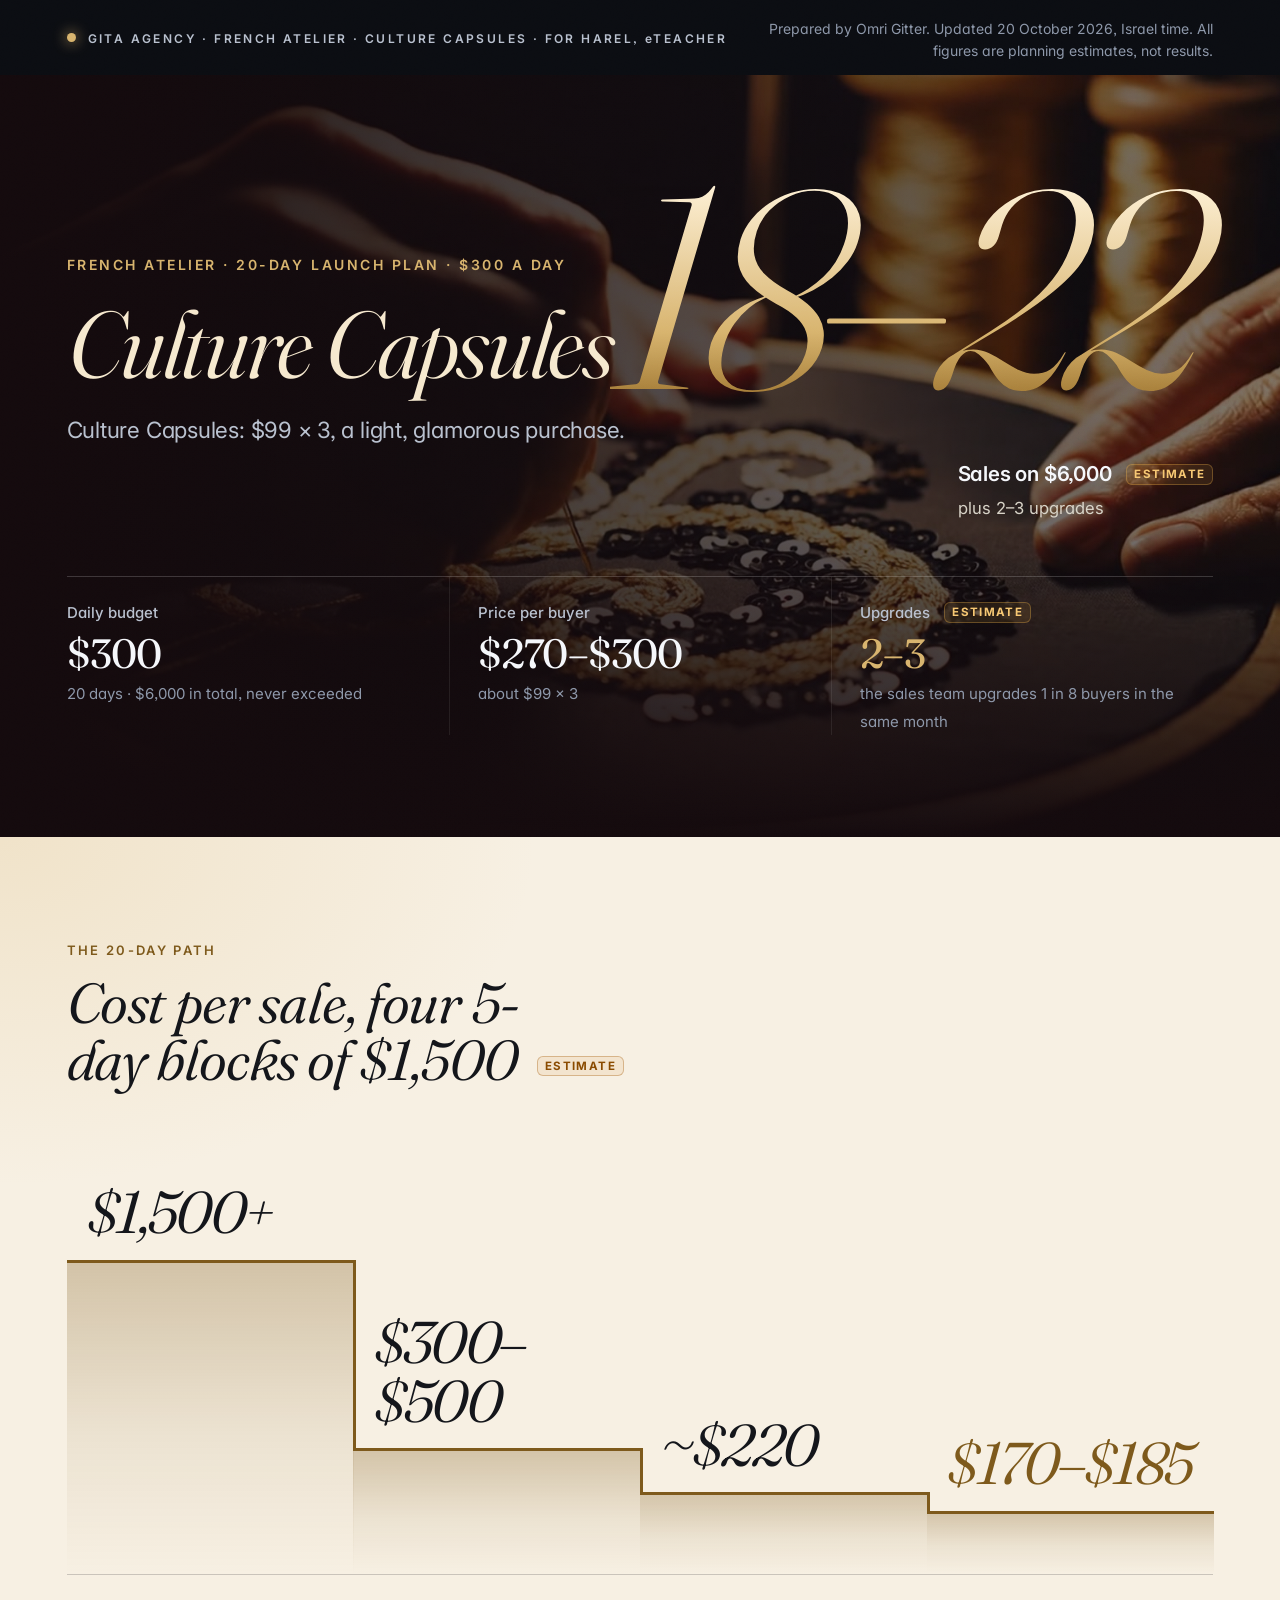
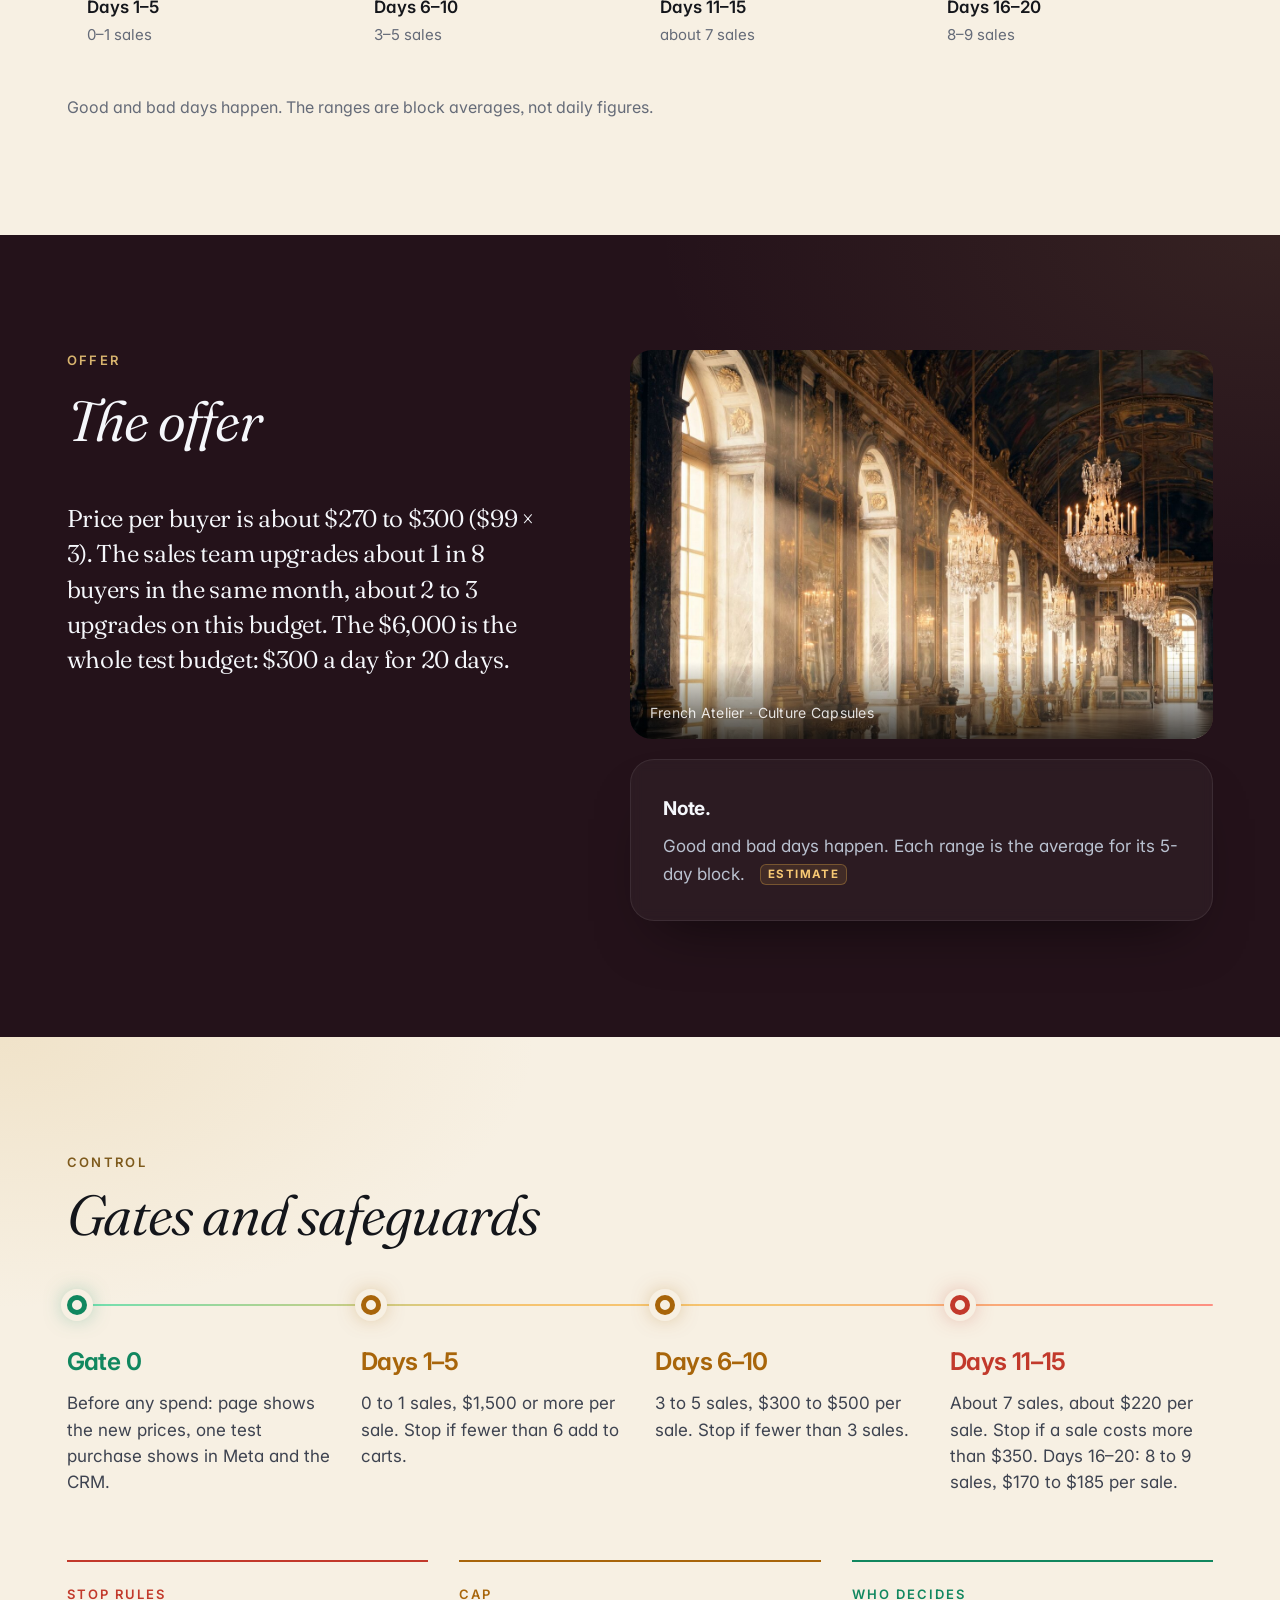
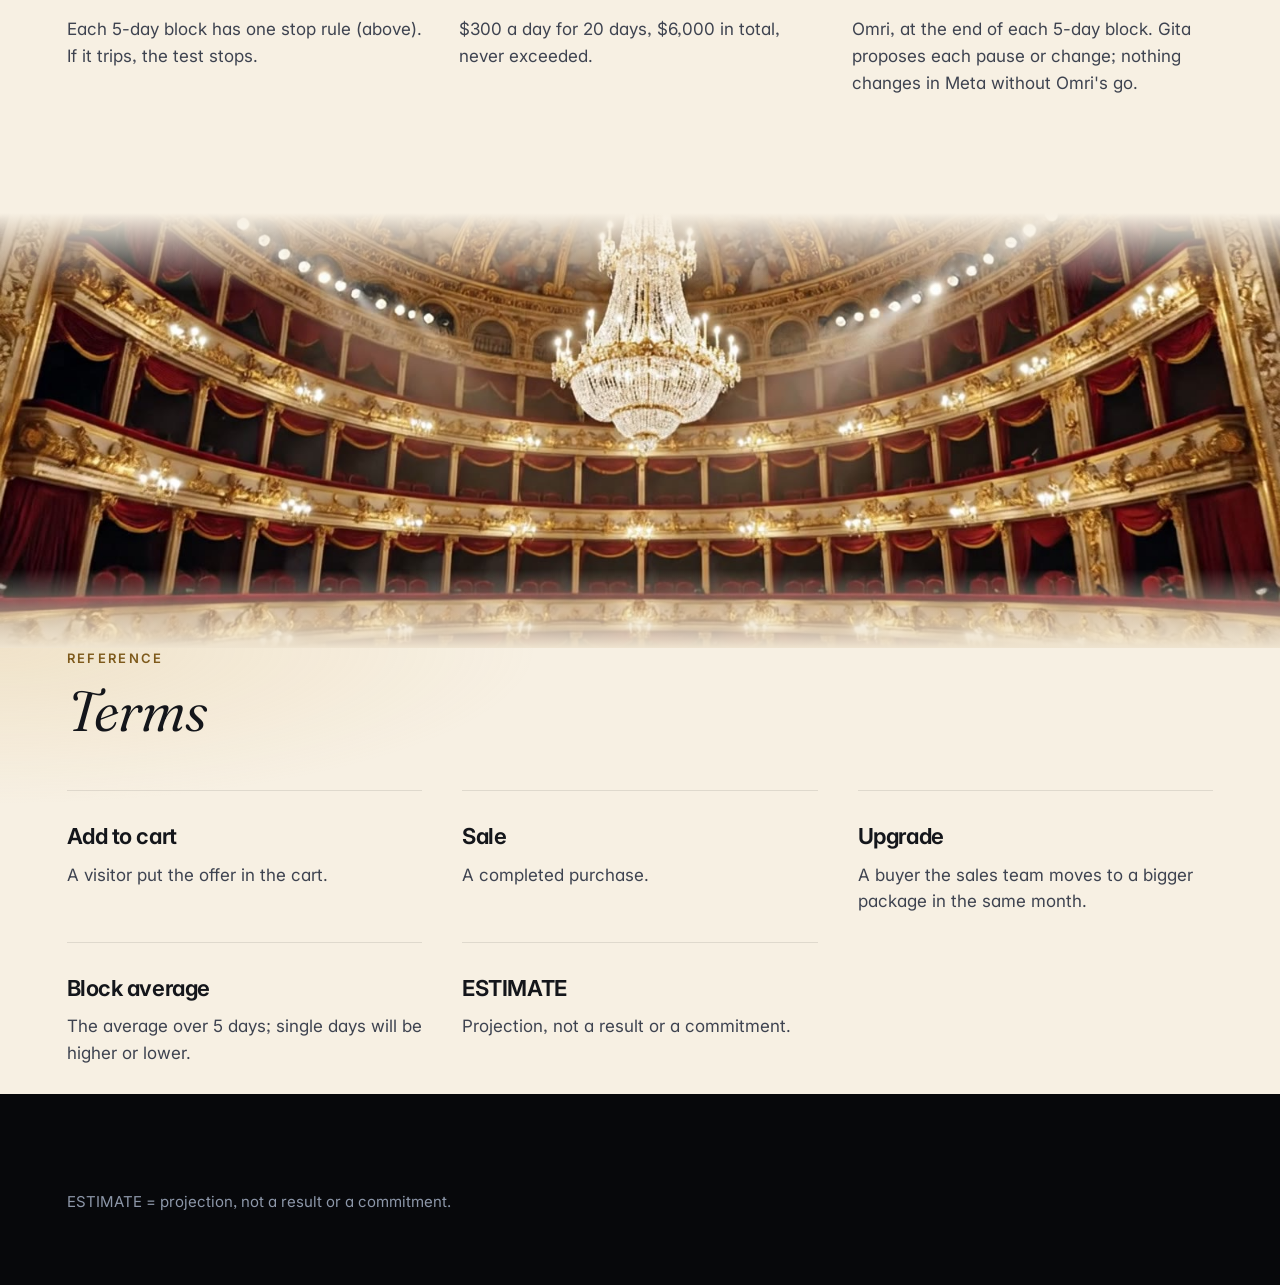
==== commit 7907d928: "Culture Capsules: 20-day $6,000 plan, block estimates" ====
--- a/index.html
+++ b/index.html
@@ -4,15 +4,13 @@
 <head>
 <meta charset="utf-8"/><meta content="width=device-width,initial-scale=1,viewport-fit=cover" name="viewport"/>
 <meta content="#0b0d12" name="theme-color"/>
-<title>French Atelier · Culture Capsules · 4-week launch plan</title>
+<title>French Atelier · Culture Capsules · 20-day launch plan</title>
 <link href="https://fonts.googleapis.com" rel="preconnect"/><link crossorigin="" href="https://fonts.gstatic.com" rel="preconnect"/>
 <link href="https://fonts.googleapis.com/css2?family=Fraunces:ital,opsz,wght@0,9..144,300..700;1,9..144,300..600&amp;family=Inter:opsz,wght@14..32,300..800&amp;display=swap" rel="stylesheet"/>
 <style>@property --ac{syntax:'<color>';inherits:true;initial-value:#ece6da}
 :root{--bg:#06080d;--s1:#0c1018;--s2:#111723;--line:rgba(255,255,255,.08);--line2:rgba(255,255,255,.14);--t1:#f5f7fb;--t2:#b9c1cf;--t3:#8d97a9;
 --blue:#6b97ff;--green:#3ddba3;--amber:#f5b54a;--red:#ff6f61;--ivory:#ece6da;--pad:clamp(20px,5.2vw,88px);--max:1440px;--nav:76px;
---ease:cubic-bezier(.2,.75,.1,1)}
-body[data-view=summary],body[data-view=terms]{--ac:var(--ivory)}body[data-view=blueprint]{--ac:var(--blue)}body[data-view=capsules]{--ac:var(--green)}body[data-view=courses]{--ac:var(--amber)}
-[data-ac=blueprint]{--ac:var(--blue)}[data-ac=capsules]{--ac:var(--green)}
+--ease:cubic-bezier(.2,.75,.1,1)}body[data-view=capsules]{--ac:var(--green)}[data-ac=capsules]{--ac:var(--green)}
 *{box-sizing:border-box}
 html{background:var(--bg);-webkit-text-size-adjust:100%;scroll-padding-top:120px}
 body{margin:0;background:var(--bg);color:var(--t1);font:400 18px/1.55 Inter,system-ui,-apple-system,sans-serif;font-optical-sizing:auto;font-feature-settings:"cv11","ss03";-webkit-font-smoothing:antialiased;-moz-osx-font-smoothing:grayscale;transition:--ac .8s var(--ease);overflow-x:hidden}
@@ -28,13 +26,11 @@
 .key,.sec{display:flex;gap:10px;align-items:center}
 .tabs button{font:inherit;cursor:pointer;border:0;background:none;color:var(--t1);-webkit-tap-highlight-color:transparent}
 .key button{--c:var(--ivory);font-size:17px;font-weight:600;letter-spacing:-.01em;padding:12px 22px 12px 18px;border-radius:999px;background:rgba(255,255,255,.04);box-shadow:inset 0 0 0 1px var(--line2);display:flex;align-items:center;gap:10px;transition:background .3s var(--ease),color .3s,box-shadow .3s,transform .2s}
-.key button[data-t=blueprint]{--c:var(--blue)}.key button[data-t=capsules]{--c:var(--green)}
 .key button .d{width:9px;height:9px;border-radius:50%;background:var(--c);box-shadow:0 0 10px var(--c);transition:background .3s}
 .key button:hover{background:rgba(255,255,255,.08)}
 .key button[aria-selected=true]{background:var(--c);color:#06080d;box-shadow:0 8px 28px -8px color-mix(in oklab,var(--c) 60%,transparent),inset 0 1px 0 rgba(255,255,255,.4)}.key button[aria-selected=true] .d{background:#06080d;box-shadow:none}
 .sec button{font-size:15px;font-weight:500;color:var(--t3);padding:8px 12px;border-radius:10px;transition:color .2s,background .2s}
 .sec button:hover{color:var(--t1)}.sec button[aria-selected=true]{color:var(--t1);background:rgba(255,255,255,.07)}
-.sec button[data-t=courses][aria-selected=true]{color:var(--amber)}
 /* panels */
 .panel{animation:rise .7s var(--ease) both}.panel[hidden]{display:none}
 @keyframes rise{from{opacity:0;transform:translateY(18px)}to{opacity:1;transform:none}}
@@ -191,11 +187,7 @@
 /* nav */
 .top{padding-top:18px;padding-bottom:14px}
 .brand{font-size:12px;letter-spacing:.2em}
-.tabs{background:rgba(11,13,18,.78)}
-.key button[data-t=blueprint]{--c:var(--teal)}.key button[data-t=capsules]{--c:var(--gold)}
-.sec button[data-t=courses][aria-selected=true]{color:var(--stone)}
-body[data-view=blueprint]{--ac:var(--teal)}body[data-view=capsules]{--ac:var(--gold)}body[data-view=courses]{--ac:var(--stone)}
-[data-ac=blueprint]{--ac:var(--teal)}[data-ac=capsules]{--ac:var(--gold)}
+.tabs{background:rgba(11,13,18,.78)}body[data-view=capsules]{--ac:var(--gold)}[data-ac=capsules]{--ac:var(--gold)}
 /* themes (dark defaults) */
 .t-sum{--ac:#e9dcc0;--acL:#7a5b22;--dk:#0b0d12;--dk2:#12151c;--lt:#f3efe6;--lt2:#e9e3d6;--disp:var(--serif)}
 .t-bp{--ac:var(--teal);--acL:var(--tealD);--dk:#041217;--dk2:#08202a;--lt:#eef3f4;--lt2:#e1eaec;--disp:Inter,system-ui,sans-serif}
@@ -211,7 +203,6 @@
 .hmedia.duo .hm-a video{filter:saturate(.8) hue-rotate(-8deg)}.hmedia.duo .hm-b video{filter:saturate(.9)}
 .hv-summary .scrim{background:linear-gradient(90deg,var(--dk) 0%,color-mix(in oklab,var(--dk) 88%,transparent) 42%,color-mix(in oklab,var(--dk) 48%,transparent) 100%),linear-gradient(0deg,var(--dk) 0%,transparent 40%)}
 .grid-ov{position:absolute;inset:0;background-image:linear-gradient(rgba(98,211,223,.08) 1px,transparent 1px),linear-gradient(90deg,rgba(98,211,223,.08) 1px,transparent 1px);background-size:56px 56px;mask-image:linear-gradient(90deg,transparent,#000 60%)}
-.hv-courses .hmedia img{filter:grayscale(.75) contrast(.9) brightness(.85)}
 .hv-capsules .hmedia video{filter:saturate(1.05) contrast(1.05)}
 .hero h1{font-family:var(--disp);font-weight:400;letter-spacing:-.025em;line-height:.98}
 .hero h1.hs{font-weight:350;letter-spacing:-.02em;max-width:14ch}
@@ -260,9 +251,7 @@
 .ecard .en{display:block;margin-top:28px}
 .ecimg{height:clamp(170px,18vw,280px);position:relative;overflow:hidden}
 .ecimg img{width:100%;height:100%;object-fit:cover;display:block}
-.ecard[data-ac=blueprint] .ecimg img{object-position:50% 22%}
-.ecimg:after{content:"";position:absolute;inset:0;background:linear-gradient(0deg,rgba(0,0,0,.25),transparent 60%)}
-.ecard[data-ac=blueprint]{--ac:var(--tealD)}.ecard[data-ac=capsules]{--ac:var(--goldD)}
+.ecimg:after{content:"";position:absolute;inset:0;background:linear-gradient(0deg,rgba(0,0,0,.25),transparent 60%)}.ecard[data-ac=capsules]{--ac:var(--goldD)}
 .ebig b{font-family:var(--serif);font-weight:350;letter-spacing:-.04em}
 .ecard[data-ac=capsules] .ebig b{font-style:italic}
 /* insights on dark: editorial numerals */
@@ -342,47 +331,17 @@
 .hv-summary .bigl em,.hv-capsules .bigl em{color:#d9d4c8}
 /* critique pass 2 */
 .t-bp .interlude{height:clamp(180px,22vw,340px)}.t-bp .interlude video{object-position:30% 40%;filter:saturate(.85) brightness(.9)}
-</style></head>
+.big .bign{white-space:nowrap}@media(max-width:760px){.big .bign{font-size:30vw!important;line-height:1}}</style></head>
 <body data-view="capsules">
 <div aria-hidden="true" class="glow"></div>
-<div class="top"><div class="brand"><i></i>GITA AGENCY · FRENCH ATELIER · CULTURE CAPSULES · FOR HAREL, eTEACHER</div><p>Prepared by Omri Gitter. Updated 19 October 2026, Israel time. All daily figures are planning estimates, not results.</p></div>
-
+<div class="top"><div class="brand"><i></i>GITA AGENCY · FRENCH ATELIER · CULTURE CAPSULES · FOR HAREL, eTEACHER</div><p>Prepared by Omri Gitter. Updated 20 October 2026, Israel time. All figures are planning estimates, not results.</p></div>
 <main><div class="panel t-cc" data-tab="capsules">
 <header class="hero media hv-capsules"><div aria-hidden="true" class="hmedia"><video aria-hidden="true" autoplay="" class="hv" loop="" muted="" playsinline="" poster="assets/fa-capsule-hero-couture-poster.jpg" preload="metadata" src="assets/fa-capsule-hero-couture.mp4"></video><div class="scrim"></div></div><div class="hin">
-<div class="hgrid"><div class="hl"><p class="kick">French Atelier · 4-week launch plan · $5,000 a week</p>
+<div class="hgrid"><div class="hl"><p class="kick">French Atelier · 20-day launch plan · $300 a day</p>
 <h1>Culture Capsules</h1>
-<p class="promise">Culture Capsules: $79 × 3, a light, glamorous purchase.</p></div>
-<div class="big"><div class="bign">62</div><div class="bigl"><span>Sales in 4 weeks <span class="est">ESTIMATE</span></span><em>54 paid + 8 organic</em></div></div></div>
-<dl class="strip">
-<div><dt>Weekly budget</dt><dd>$4,900</dd><em>$700 a day · cap $5,000</em></div>
-<div><dt>Blended cost per sale <span class="est">ESTIMATE</span></dt><dd>$316</dd><em>4 weeks · paid only $363</em></div>
-<div class="acc"><dt>Week-4 cost per sale <span class="est">ESTIMATE</span></dt><dd>$258</dd><em>paid · blended $223</em></div>
-</dl></div></header>
-<div class="band light n0"><div class="wrap"><section class="blk"><p class="eyebrow">The 4-week path</p><h2 class="h2">Cost per paid sale, week 1 → week 4 <span class="est">ESTIMATE</span></h2><figure aria-label="Cost per paid sale by week" class="steps" role="img"><div class="plot"><div class="sc" style="--h:100.0;--p:100.0;--i:0"><div class="bar"></div><div class="drop"></div><div class="sv"><b>$613</b></div><div class="sx"><span>Week 1</span><small>8 paid sales</small></div></div><div class="sc" style="--h:66.7;--p:100.0;--i:1"><div class="bar"></div><div class="drop"></div><div class="sv"><b>$408</b></div><div class="sx"><span>Week 2</span><small>12 paid sales</small></div></div><div class="sc" style="--h:53.3;--p:66.7;--i:2"><div class="bar"></div><div class="drop"></div><div class="sv"><b>$327</b></div><div class="sx"><span>Week 3</span><small>15 paid sales</small></div></div><div class="sc" style="--h:42.1;--p:53.3;--i:3"><div class="bar"></div><div class="drop"></div><div class="sv"><b>$258</b></div><div class="sx"><span>Week 4</span><small>19 paid sales</small></div></div></div></figure></section></div></div><div class="band dark n1"><div class="wrap"><section class="blk two"><div><p class="eyebrow">Offer</p><h2 class="h2">The offer</h2><p class="lead">Most buyers take the $229 package ($79 × 3 months); there is also an option of about $600. Think of it as $79–$99 a month for 3 months: a light, easy purchase. The $5,000 is the whole French Atelier budget.</p></div><div><figure class="ofig wide"><img alt="Hall of Mirrors, Versailles" loading="lazy" src="assets/fa-hero-versailles.jpg"/><figcaption><span>French Atelier · Culture Capsules</span></figcaption></figure><div class="note"><b>Path.</b> a light, easy purchase: $613 → $408 → $327 → $258 a paid sale. Cost base: eTeacher's own past campaign data ($1.92 a landing page view); add to cart → purchase 50% <span class="est">ASSUMPTION</span>.</div></div></section></div></div><div class="band light n2"><div class="wrap"><section class="blk"><p class="eyebrow">Control</p><h2 class="h2">Gates and safeguards</h2><ol class="tl"><li class="g"><span class="dot"></span><span class="tk">Gate 0</span><p>Before any spend: page shows the new prices, one test purchase shows in Meta and the CRM.</p></li><li class="a"><span class="dot"></span><span class="tk">Day 5</span><p>Day 5 (plan: 5 purchases, 13 adds to cart): at least 2 purchases and 7 adds to cart, or stop.</p></li><li class="a"><span class="dot"></span><span class="tk">Gate B</span><p>Gate B: cost per purchase at or under $613 (1.5 times the week-2 plan) and cost per landing page view at or under $2.87. Otherwise cold budget drops to $150 a day.</p></li><li class="r"><span class="dot"></span><span class="tk">Week 3 rule</span><p>Continuation rule: cost per purchase at or under $375, heading to about $300. If not, Capsules stops. Add to cart → purchase at 50% or more.</p></li></ol><div class="rules">
-<div class="rule r"><span>Kill rules</span><p>An ad spending $300 with 0 adds to cart is paused. An ad set spending 2 times target with 0 checkouts is paused. Ceilings: cost per landing page view above $16 for 3 days; frequency above 3 cold or 5 warm in 7 days.</p></div>
-<div class="rule a"><span>Caps and stop-loss</span><p>Daily budgets $700, so a week is $4,900, under the $5,000 cap. Budget changes at most 20%, once per 48 hours. A week above 2.5 times target cost per purchase: next week warm audiences only; two such weeks: all ads stop.</p></div>
-<div class="rule g"><span>Who decides</span><p>Omri, at the weekly go / no-go meeting. Gita proposes each pause or change; nothing changes in Meta without Omri's go.</p></div></div></section></div></div><div aria-hidden="true" class="interlude"><img alt="" src="assets/fa-capsule-hero-garnier-poster.jpg"/></div><div class="band paper n3"><div class="wrap"><section class="blk"><p class="eyebrow">Execution</p><h2 class="h2">Four weeks, day by day <span class="est">ESTIMATE</span></h2>
-<section class="week">
-<div class="wtop"><div class="wname"><span class="wn">Week 1</span><span class="wd">28 Oct–3 Nov</span></div>
-<dl class="wk"><div><dt>Spend</dt><dd>$4,900</dd></div><div><dt>Sales</dt><dd>9</dd><em>8 paid + 1 organic</em></div><div class="acc"><dt>Paid cost per sale</dt><dd>$613</dd></div><div><dt>Blended</dt><dd>$544</dd></div></dl></div>
-<p class="check"><b>Check at the weekly meeting.</b> Day 5 (plan: 5 purchases, 13 adds to cart): at least 2 purchases and 7 adds to cart, or stop. Weekly meeting: cost per add to cart at or under $368 (1.5 times the week-1 plan). Purchase tracking must match the CRM (French Atelier has never recorded one).</p>
-<div class="days"><div aria-hidden="true" class="dr hd"><div class="c dy">Day</div><div class="c q c1">Spend</div><div class="c q c2">CPM</div><div class="c q c3">Impressions</div><div class="c q c4">Clicks</div><div class="c q c5">Cost per click</div><div class="c q c6">Landing page views</div><div class="c q c7">Cost per landing page view</div><div class="c q c8">Add to carts</div><div class="c q c9">Checkouts</div><div class="c st pu">Purchases</div><div class="c st cp">Cost per purchase</div><div class="c q cu">Cumulative</div></div><div class="dr zero"><div class="c dy"><b>Day 1</b><span>Wed 28 Oct</span></div><div class="c q c1"><span class="l">Spend</span><span class="v">$700</span></div><div class="c q c2"><span class="l">CPM</span><span class="v">$30</span></div><div class="c q c3"><span class="l">Impressions</span><span class="v">23,707</span></div><div class="c q c4"><span class="l">Clicks</span><span class="v">414</span></div><div class="c q c5"><span class="l">Cost per click</span><span class="v">$1.69</span></div><div class="c q c6"><span class="l">Landing page views</span><span class="v">365</span></div><div class="c q c7"><span class="l">Cost per landing page view</span><span class="v">$1.92</span></div><div class="c q c8"><span class="l">Add to carts</span><span class="v">2</span></div><div class="c q c9"><span class="l">Checkouts</span><span class="v">2</span></div><div class="c st pu"><span class="l">Purchases</span><span class="v">0</span></div><div class="c st cp"><span class="l">Cost per purchase</span><span class="v">–</span></div><div class="c q cu"><span class="l">Cumulative</span><span class="v">0 · –</span></div></div><div class="dr zero"><div class="c dy"><b>Day 2</b><span>Thu 29 Oct</span></div><div class="c q c1"><span class="l">Spend</span><span class="v">$700</span></div><div class="c q c2"><span class="l">CPM</span><span class="v">$30</span></div><div class="c q c3"><span class="l">Impressions</span><span class="v">23,707</span></div><div class="c q c4"><span class="l">Clicks</span><span class="v">414</span></div><div class="c q c5"><span class="l">Cost per click</span><span class="v">$1.69</span></div><div class="c q c6"><span class="l">Landing page views</span><span class="v">366</span></div><div class="c q c7"><span class="l">Cost per landing page view</span><span class="v">$1.91</span></div><div class="c q c8"><span class="l">Add to carts</span><span class="v">2</span></div><div class="c q c9"><span class="l">Checkouts</span><span class="v">2</span></div><div class="c st pu"><span class="l">Purchases</span><span class="v">0</span></div><div class="c st cp"><span class="l">Cost per purchase</span><span class="v">–</span></div><div class="c q cu"><span class="l">Cumulative</span><span class="v">0 · –</span></div></div><div class="dr"><div class="c dy"><b>Day 3</b><span>Fri 30 Oct</span></div><div class="c q c1"><span class="l">Spend</span><span class="v">$700</span></div><div class="c q c2"><span class="l">CPM</span><span class="v">$30</span></div><div class="c q c3"><span class="l">Impressions</span><span class="v">23,707</span></div><div class="c q c4"><span class="l">Clicks</span><span class="v">414</span></div><div class="c q c5"><span class="l">Cost per click</span><span class="v">$1.69</span></div><div class="c q c6"><span class="l">Landing page views</span><span class="v">365</span></div><div class="c q c7"><span class="l">Cost per landing page view</span><span class="v">$1.92</span></div><div class="c q c8"><span class="l">Add to carts</span><span class="v">2</span></div><div class="c q c9"><span class="l">Checkouts</span><span class="v">1</span></div><div class="c st pu"><span class="l">Purchases</span><span class="v">1</span></div><div class="c st cp"><span class="l">Cost per purchase</span><span class="v">$700</span></div><div class="c q cu"><span class="l">Cumulative</span><span class="v">1 · $2,100</span></div></div><div class="dr"><div class="c dy"><b>Day 4</b><span>Sat 31 Oct</span></div><div class="c q c1"><span class="l">Spend</span><span class="v">$700</span></div><div class="c q c2"><span class="l">CPM</span><span class="v">$30</span></div><div class="c q c3"><span class="l">Impressions</span><span class="v">23,706</span></div><div class="c q c4"><span class="l">Clicks</span><span class="v">414</span></div><div class="c q c5"><span class="l">Cost per click</span><span class="v">$1.69</span></div><div class="c q c6"><span class="l">Landing page views</span><span class="v">366</span></div><div class="c q c7"><span class="l">Cost per landing page view</span><span class="v">$1.91</span></div><div class="c q c8"><span class="l">Add to carts</span><span class="v">4</span></div><div class="c q c9"><span class="l">Checkouts</span><span class="v">4</span></div><div class="c st pu"><span class="l">Purchases</span><span class="v">2</span></div><div class="c st cp"><span class="l">Cost per purchase</span><span class="v">$350</span></div><div class="c q cu"><span class="l">Cumulative</span><span class="v">3 · $933</span></div></div><div class="dr"><div class="c dy"><b>Day 5</b><span>Sun 1 Nov</span></div><div class="c q c1"><span class="l">Spend</span><span class="v">$700</span></div><div class="c q c2"><span class="l">CPM</span><span class="v">$30</span></div><div class="c q c3"><span class="l">Impressions</span><span class="v">23,707</span></div><div class="c q c4"><span class="l">Clicks</span><span class="v">414</span></div><div class="c q c5"><span class="l">Cost per click</span><span class="v">$1.69</span></div><div class="c q c6"><span class="l">Landing page views</span><span class="v">365</span></div><div class="c q c7"><span class="l">Cost per landing page view</span><span class="v">$1.92</span></div><div class="c q c8"><span class="l">Add to carts</span><span class="v">3</span></div><div class="c q c9"><span class="l">Checkouts</span><span class="v">3</span></div><div class="c st pu"><span class="l">Purchases</span><span class="v">2</span></div><div class="c st cp"><span class="l">Cost per purchase</span><span class="v">$350</span></div><div class="c q cu"><span class="l">Cumulative</span><span class="v">5 · $700</span></div></div><div class="dr"><div class="c dy"><b>Day 6</b><span>Mon 2 Nov</span></div><div class="c q c1"><span class="l">Spend</span><span class="v">$700</span></div><div class="c q c2"><span class="l">CPM</span><span class="v">$30</span></div><div class="c q c3"><span class="l">Impressions</span><span class="v">23,707</span></div><div class="c q c4"><span class="l">Clicks</span><span class="v">414</span></div><div class="c q c5"><span class="l">Cost per click</span><span class="v">$1.69</span></div><div class="c q c6"><span class="l">Landing page views</span><span class="v">366</span></div><div class="c q c7"><span class="l">Cost per landing page view</span><span class="v">$1.91</span></div><div class="c q c8"><span class="l">Add to carts</span><span class="v">4</span></div><div class="c q c9"><span class="l">Checkouts</span><span class="v">3</span></div><div class="c st pu"><span class="l">Purchases</span><span class="v">1</span></div><div class="c st cp"><span class="l">Cost per purchase</span><span class="v">$700</span></div><div class="c q cu"><span class="l">Cumulative</span><span class="v">6 · $700</span></div></div><div class="dr"><div class="c dy"><b>Day 7</b><span>Tue 3 Nov</span></div><div class="c q c1"><span class="l">Spend</span><span class="v">$700</span></div><div class="c q c2"><span class="l">CPM</span><span class="v">$30</span></div><div class="c q c3"><span class="l">Impressions</span><span class="v">23,707</span></div><div class="c q c4"><span class="l">Clicks</span><span class="v">414</span></div><div class="c q c5"><span class="l">Cost per click</span><span class="v">$1.69</span></div><div class="c q c6"><span class="l">Landing page views</span><span class="v">365</span></div><div class="c q c7"><span class="l">Cost per landing page view</span><span class="v">$1.92</span></div><div class="c q c8"><span class="l">Add to carts</span><span class="v">3</span></div><div class="c q c9"><span class="l">Checkouts</span><span class="v">3</span></div><div class="c st pu"><span class="l">Purchases</span><span class="v">2</span></div><div class="c st cp"><span class="l">Cost per purchase</span><span class="v">$350</span></div><div class="c q cu"><span class="l">Cumulative</span><span class="v">8 · $613</span></div></div><div class="dr tot"><div class="c dy"><b>Week 1 total</b></div><div class="c q c1"><span class="l">Spend</span><span class="v">$4,900</span></div><div class="c q c2"><span class="l">CPM</span><span class="v">$30</span></div><div class="c q c3"><span class="l">Impressions</span><span class="v">165,948</span></div><div class="c q c4"><span class="l">Clicks</span><span class="v">2,898</span></div><div class="c q c5"><span class="l">Cost per click</span><span class="v">$1.69</span></div><div class="c q c6"><span class="l">Landing page views</span><span class="v">2,558</span></div><div class="c q c7"><span class="l">Cost per landing page view</span><span class="v">$1.92</span></div><div class="c q c8"><span class="l">Add to carts</span><span class="v">20</span></div><div class="c q c9"><span class="l">Checkouts</span><span class="v">18</span></div><div class="c st pu"><span class="l">Purchases</span><span class="v">8</span></div><div class="c st cp"><span class="l">Cost per purchase</span><span class="v">$613</span></div><div class="c q cu"><span class="l">Cumulative</span><span class="v">8 · $613</span></div></div></div>
-<p class="lever">Days 1–2: spend runs, 0 purchases. $1.92 a view, 0 purchases planned. Day 3: first purchase. $1.92 a view, 0 purchases planned. Days 4–7: French Atelier leads and site visitors first (×3.45 the baseline view → purchase on these days). $1.92 a view, 0.479% of views buy. <span class="est">ESTIMATE</span></p></section><section class="week">
-<div class="wtop"><div class="wname"><span class="wn">Week 2</span><span class="wd">4 Nov–10 Nov</span></div>
-<dl class="wk"><div><dt>Spend</dt><dd>$4,900</dd></div><div><dt>Sales</dt><dd>14</dd><em>12 paid + 2 organic</em></div><div class="acc"><dt>Paid cost per sale</dt><dd>$408</dd></div><div><dt>Blended</dt><dd>$350</dd></div></dl></div>
-<p class="check"><b>Check at the weekly meeting.</b> Gate B: cost per purchase at or under $613 (1.5 times the week-2 plan) and cost per landing page view at or under $2.87. Otherwise cold budget drops to $150 a day.</p>
-<div class="days"><div aria-hidden="true" class="dr hd"><div class="c dy">Day</div><div class="c q c1">Spend</div><div class="c q c2">CPM</div><div class="c q c3">Impressions</div><div class="c q c4">Clicks</div><div class="c q c5">Cost per click</div><div class="c q c6">Landing page views</div><div class="c q c7">Cost per landing page view</div><div class="c q c8">Add to carts</div><div class="c q c9">Checkouts</div><div class="c st pu">Purchases</div><div class="c st cp">Cost per purchase</div><div class="c q cu">Cumulative</div></div><div class="dr"><div class="c dy"><b>Day 8</b><span>Wed 4 Nov</span></div><div class="c q c1"><span class="l">Spend</span><span class="v">$700</span></div><div class="c q c2"><span class="l">CPM</span><span class="v">$30</span></div><div class="c q c3"><span class="l">Impressions</span><span class="v">23,707</span></div><div class="c q c4"><span class="l">Clicks</span><span class="v">414</span></div><div class="c q c5"><span class="l">Cost per click</span><span class="v">$1.69</span></div><div class="c q c6"><span class="l">Landing page views</span><span class="v">366</span></div><div class="c q c7"><span class="l">Cost per landing page view</span><span class="v">$1.91</span></div><div class="c q c8"><span class="l">Add to carts</span><span class="v">3</span></div><div class="c q c9"><span class="l">Checkouts</span><span class="v">3</span></div><div class="c st pu"><span class="l">Purchases</span><span class="v">2</span></div><div class="c st cp"><span class="l">Cost per purchase</span><span class="v">$350</span></div><div class="c q cu"><span class="l">Cumulative</span><span class="v">10 · $560</span></div></div><div class="dr"><div class="c dy"><b>Day 9</b><span>Thu 5 Nov</span></div><div class="c q c1"><span class="l">Spend</span><span class="v">$700</span></div><div class="c q c2"><span class="l">CPM</span><span class="v">$30</span></div><div class="c q c3"><span class="l">Impressions</span><span class="v">23,707</span></div><div class="c q c4"><span class="l">Clicks</span><span class="v">415</span></div><div class="c q c5"><span class="l">Cost per click</span><span class="v">$1.69</span></div><div class="c q c6"><span class="l">Landing page views</span><span class="v">365</span></div><div class="c q c7"><span class="l">Cost per landing page view</span><span class="v">$1.92</span></div><div class="c q c8"><span class="l">Add to carts</span><span class="v">4</span></div><div class="c q c9"><span class="l">Checkouts</span><span class="v">4</span></div><div class="c st pu"><span class="l">Purchases</span><span class="v">1</span></div><div class="c st cp"><span class="l">Cost per purchase</span><span class="v">$700</span></div><div class="c q cu"><span class="l">Cumulative</span><span class="v">11 · $573</span></div></div><div class="dr"><div class="c dy"><b>Day 10</b><span>Fri 6 Nov</span></div><div class="c q c1"><span class="l">Spend</span><span class="v">$700</span></div><div class="c q c2"><span class="l">CPM</span><span class="v">$30</span></div><div class="c q c3"><span class="l">Impressions</span><span class="v">23,706</span></div><div class="c q c4"><span class="l">Clicks</span><span class="v">414</span></div><div class="c q c5"><span class="l">Cost per click</span><span class="v">$1.69</span></div><div class="c q c6"><span class="l">Landing page views</span><span class="v">366</span></div><div class="c q c7"><span class="l">Cost per landing page view</span><span class="v">$1.91</span></div><div class="c q c8"><span class="l">Add to carts</span><span class="v">3</span></div><div class="c q c9"><span class="l">Checkouts</span><span class="v">3</span></div><div class="c st pu"><span class="l">Purchases</span><span class="v">3</span></div><div class="c st cp"><span class="l">Cost per purchase</span><span class="v">$233</span></div><div class="c q cu"><span class="l">Cumulative</span><span class="v">14 · $500</span></div></div><div class="dr"><div class="c dy"><b>Day 11</b><span>Sat 7 Nov</span></div><div class="c q c1"><span class="l">Spend</span><span class="v">$700</span></div><div class="c q c2"><span class="l">CPM</span><span class="v">$30</span></div><div class="c q c3"><span class="l">Impressions</span><span class="v">23,707</span></div><div class="c q c4"><span class="l">Clicks</span><span class="v">414</span></div><div class="c q c5"><span class="l">Cost per click</span><span class="v">$1.69</span></div><div class="c q c6"><span class="l">Landing page views</span><span class="v">365</span></div><div class="c q c7"><span class="l">Cost per landing page view</span><span class="v">$1.92</span></div><div class="c q c8"><span class="l">Add to carts</span><span class="v">4</span></div><div class="c q c9"><span class="l">Checkouts</span><span class="v">3</span></div><div class="c st pu"><span class="l">Purchases</span><span class="v">1</span></div><div class="c st cp"><span class="l">Cost per purchase</span><span class="v">$700</span></div><div class="c q cu"><span class="l">Cumulative</span><span class="v">15 · $513</span></div></div><div class="dr"><div class="c dy"><b>Day 12</b><span>Sun 8 Nov</span></div><div class="c q c1"><span class="l">Spend</span><span class="v">$700</span></div><div class="c q c2"><span class="l">CPM</span><span class="v">$30</span></div><div class="c q c3"><span class="l">Impressions</span><span class="v">23,707</span></div><div class="c q c4"><span class="l">Clicks</span><span class="v">414</span></div><div class="c q c5"><span class="l">Cost per click</span><span class="v">$1.69</span></div><div class="c q c6"><span class="l">Landing page views</span><span class="v">366</span></div><div class="c q c7"><span class="l">Cost per landing page view</span><span class="v">$1.91</span></div><div class="c q c8"><span class="l">Add to carts</span><span class="v">3</span></div><div class="c q c9"><span class="l">Checkouts</span><span class="v">3</span></div><div class="c st pu"><span class="l">Purchases</span><span class="v">2</span></div><div class="c st cp"><span class="l">Cost per purchase</span><span class="v">$350</span></div><div class="c q cu"><span class="l">Cumulative</span><span class="v">17 · $494</span></div></div><div class="dr"><div class="c dy"><b>Day 13</b><span>Mon 9 Nov</span></div><div class="c q c1"><span class="l">Spend</span><span class="v">$700</span></div><div class="c q c2"><span class="l">CPM</span><span class="v">$30</span></div><div class="c q c3"><span class="l">Impressions</span><span class="v">23,707</span></div><div class="c q c4"><span class="l">Clicks</span><span class="v">414</span></div><div class="c q c5"><span class="l">Cost per click</span><span class="v">$1.69</span></div><div class="c q c6"><span class="l">Landing page views</span><span class="v">365</span></div><div class="c q c7"><span class="l">Cost per landing page view</span><span class="v">$1.92</span></div><div class="c q c8"><span class="l">Add to carts</span><span class="v">4</span></div><div class="c q c9"><span class="l">Checkouts</span><span class="v">3</span></div><div class="c st pu"><span class="l">Purchases</span><span class="v">1</span></div><div class="c st cp"><span class="l">Cost per purchase</span><span class="v">$700</span></div><div class="c q cu"><span class="l">Cumulative</span><span class="v">18 · $506</span></div></div><div class="dr"><div class="c dy"><b>Day 14</b><span>Tue 10 Nov</span></div><div class="c q c1"><span class="l">Spend</span><span class="v">$700</span></div><div class="c q c2"><span class="l">CPM</span><span class="v">$30</span></div><div class="c q c3"><span class="l">Impressions</span><span class="v">23,707</span></div><div class="c q c4"><span class="l">Clicks</span><span class="v">414</span></div><div class="c q c5"><span class="l">Cost per click</span><span class="v">$1.69</span></div><div class="c q c6"><span class="l">Landing page views</span><span class="v">366</span></div><div class="c q c7"><span class="l">Cost per landing page view</span><span class="v">$1.91</span></div><div class="c q c8"><span class="l">Add to carts</span><span class="v">3</span></div><div class="c q c9"><span class="l">Checkouts</span><span class="v">3</span></div><div class="c st pu"><span class="l">Purchases</span><span class="v">2</span></div><div class="c st cp"><span class="l">Cost per purchase</span><span class="v">$350</span></div><div class="c q cu"><span class="l">Cumulative</span><span class="v">20 · $490</span></div></div><div class="dr tot"><div class="c dy"><b>Week 2 total</b></div><div class="c q c1"><span class="l">Spend</span><span class="v">$4,900</span></div><div class="c q c2"><span class="l">CPM</span><span class="v">$30</span></div><div class="c q c3"><span class="l">Impressions</span><span class="v">165,948</span></div><div class="c q c4"><span class="l">Clicks</span><span class="v">2,899</span></div><div class="c q c5"><span class="l">Cost per click</span><span class="v">$1.69</span></div><div class="c q c6"><span class="l">Landing page views</span><span class="v">2,559</span></div><div class="c q c7"><span class="l">Cost per landing page view</span><span class="v">$1.91</span></div><div class="c q c8"><span class="l">Add to carts</span><span class="v">24</span></div><div class="c q c9"><span class="l">Checkouts</span><span class="v">22</span></div><div class="c st pu"><span class="l">Purchases</span><span class="v">12</span></div><div class="c st cp"><span class="l">Cost per purchase</span><span class="v">$408</span></div><div class="c q cu"><span class="l">Cumulative</span><span class="v">20 · $490</span></div></div></div>
-<p class="lever">Week 2: colder audiences join; a $79-a-month, 3-month package is an easy yes (×3.38 the baseline). $1.92 a view, 0.469% of views buy. <span class="est">ESTIMATE</span></p></section><section class="week">
-<div class="wtop"><div class="wname"><span class="wn">Week 3</span><span class="wd">11 Nov–17 Nov</span></div>
-<dl class="wk"><div><dt>Spend</dt><dd>$4,900</dd></div><div><dt>Sales</dt><dd>17</dd><em>15 paid + 2 organic</em></div><div class="acc"><dt>Paid cost per sale</dt><dd>$327</dd></div><div><dt>Blended</dt><dd>$288</dd></div></dl></div>
-<p class="check"><b>Check at the weekly meeting.</b> Continuation rule: cost per purchase at or under $375, heading to about $300. If not, Capsules stops. Add to cart → purchase at 50% or more.</p>
-<div class="days"><div aria-hidden="true" class="dr hd"><div class="c dy">Day</div><div class="c q c1">Spend</div><div class="c q c2">CPM</div><div class="c q c3">Impressions</div><div class="c q c4">Clicks</div><div class="c q c5">Cost per click</div><div class="c q c6">Landing page views</div><div class="c q c7">Cost per landing page view</div><div class="c q c8">Add to carts</div><div class="c q c9">Checkouts</div><div class="c st pu">Purchases</div><div class="c st cp">Cost per purchase</div><div class="c q cu">Cumulative</div></div><div class="dr"><div class="c dy"><b>Day 15</b><span>Wed 11 Nov</span></div><div class="c q c1"><span class="l">Spend</span><span class="v">$700</span></div><div class="c q c2"><span class="l">CPM</span><span class="v">$30</span></div><div class="c q c3"><span class="l">Impressions</span><span class="v">23,707</span></div><div class="c q c4"><span class="l">Clicks</span><span class="v">414</span></div><div class="c q c5"><span class="l">Cost per click</span><span class="v">$1.69</span></div><div class="c q c6"><span class="l">Landing page views</span><span class="v">365</span></div><div class="c q c7"><span class="l">Cost per landing page view</span><span class="v">$1.92</span></div><div class="c q c8"><span class="l">Add to carts</span><span class="v">4</span></div><div class="c q c9"><span class="l">Checkouts</span><span class="v">4</span></div><div class="c st pu"><span class="l">Purchases</span><span class="v">2</span></div><div class="c st cp"><span class="l">Cost per purchase</span><span class="v">$350</span></div><div class="c q cu"><span class="l">Cumulative</span><span class="v">22 · $477</span></div></div><div class="dr"><div class="c dy"><b>Day 16</b><span>Thu 12 Nov</span></div><div class="c q c1"><span class="l">Spend</span><span class="v">$700</span></div><div class="c q c2"><span class="l">CPM</span><span class="v">$30</span></div><div class="c q c3"><span class="l">Impressions</span><span class="v">23,706</span></div><div class="c q c4"><span class="l">Clicks</span><span class="v">414</span></div><div class="c q c5"><span class="l">Cost per click</span><span class="v">$1.69</span></div><div class="c q c6"><span class="l">Landing page views</span><span class="v">366</span></div><div class="c q c7"><span class="l">Cost per landing page view</span><span class="v">$1.91</span></div><div class="c q c8"><span class="l">Add to carts</span><span class="v">5</span></div><div class="c q c9"><span class="l">Checkouts</span><span class="v">4</span></div><div class="c st pu"><span class="l">Purchases</span><span class="v">3</span></div><div class="c st cp"><span class="l">Cost per purchase</span><span class="v">$233</span></div><div class="c q cu"><span class="l">Cumulative</span><span class="v">25 · $448</span></div></div><div class="dr"><div class="c dy"><b>Day 17</b><span>Fri 13 Nov</span></div><div class="c q c1"><span class="l">Spend</span><span class="v">$700</span></div><div class="c q c2"><span class="l">CPM</span><span class="v">$30</span></div><div class="c q c3"><span class="l">Impressions</span><span class="v">23,707</span></div><div class="c q c4"><span class="l">Clicks</span><span class="v">414</span></div><div class="c q c5"><span class="l">Cost per click</span><span class="v">$1.69</span></div><div class="c q c6"><span class="l">Landing page views</span><span class="v">365</span></div><div class="c q c7"><span class="l">Cost per landing page view</span><span class="v">$1.92</span></div><div class="c q c8"><span class="l">Add to carts</span><span class="v">4</span></div><div class="c q c9"><span class="l">Checkouts</span><span class="v">4</span></div><div class="c st pu"><span class="l">Purchases</span><span class="v">1</span></div><div class="c st cp"><span class="l">Cost per purchase</span><span class="v">$700</span></div><div class="c q cu"><span class="l">Cumulative</span><span class="v">26 · $458</span></div></div><div class="dr"><div class="c dy"><b>Day 18</b><span>Sat 14 Nov</span></div><div class="c q c1"><span class="l">Spend</span><span class="v">$700</span></div><div class="c q c2"><span class="l">CPM</span><span class="v">$30</span></div><div class="c q c3"><span class="l">Impressions</span><span class="v">23,707</span></div><div class="c q c4"><span class="l">Clicks</span><span class="v">414</span></div><div class="c q c5"><span class="l">Cost per click</span><span class="v">$1.69</span></div><div class="c q c6"><span class="l">Landing page views</span><span class="v">366</span></div><div class="c q c7"><span class="l">Cost per landing page view</span><span class="v">$1.91</span></div><div class="c q c8"><span class="l">Add to carts</span><span class="v">4</span></div><div class="c q c9"><span class="l">Checkouts</span><span class="v">4</span></div><div class="c st pu"><span class="l">Purchases</span><span class="v">2</span></div><div class="c st cp"><span class="l">Cost per purchase</span><span class="v">$350</span></div><div class="c q cu"><span class="l">Cumulative</span><span class="v">28 · $450</span></div></div><div class="dr"><div class="c dy"><b>Day 19</b><span>Sun 15 Nov</span></div><div class="c q c1"><span class="l">Spend</span><span class="v">$700</span></div><div class="c q c2"><span class="l">CPM</span><span class="v">$30</span></div><div class="c q c3"><span class="l">Impressions</span><span class="v">23,707</span></div><div class="c q c4"><span class="l">Clicks</span><span class="v">414</span></div><div class="c q c5"><span class="l">Cost per click</span><span class="v">$1.69</span></div><div class="c q c6"><span class="l">Landing page views</span><span class="v">365</span></div><div class="c q c7"><span class="l">Cost per landing page view</span><span class="v">$1.92</span></div><div class="c q c8"><span class="l">Add to carts</span><span class="v">4</span></div><div class="c q c9"><span class="l">Checkouts</span><span class="v">4</span></div><div class="c st pu"><span class="l">Purchases</span><span class="v">3</span></div><div class="c st cp"><span class="l">Cost per purchase</span><span class="v">$233</span></div><div class="c q cu"><span class="l">Cumulative</span><span class="v">31 · $429</span></div></div><div class="dr"><div class="c dy"><b>Day 20</b><span>Mon 16 Nov</span></div><div class="c q c1"><span class="l">Spend</span><span class="v">$700</span></div><div class="c q c2"><span class="l">CPM</span><span class="v">$30</span></div><div class="c q c3"><span class="l">Impressions</span><span class="v">23,707</span></div><div class="c q c4"><span class="l">Clicks</span><span class="v">414</span></div><div class="c q c5"><span class="l">Cost per click</span><span class="v">$1.69</span></div><div class="c q c6"><span class="l">Landing page views</span><span class="v">366</span></div><div class="c q c7"><span class="l">Cost per landing page view</span><span class="v">$1.91</span></div><div class="c q c8"><span class="l">Add to carts</span><span class="v">5</span></div><div class="c q c9"><span class="l">Checkouts</span><span class="v">4</span></div><div class="c st pu"><span class="l">Purchases</span><span class="v">2</span></div><div class="c st cp"><span class="l">Cost per purchase</span><span class="v">$350</span></div><div class="c q cu"><span class="l">Cumulative</span><span class="v">33 · $424</span></div></div><div class="dr"><div class="c dy"><b>Day 21</b><span>Tue 17 Nov</span></div><div class="c q c1"><span class="l">Spend</span><span class="v">$700</span></div><div class="c q c2"><span class="l">CPM</span><span class="v">$30</span></div><div class="c q c3"><span class="l">Impressions</span><span class="v">23,707</span></div><div class="c q c4"><span class="l">Clicks</span><span class="v">414</span></div><div class="c q c5"><span class="l">Cost per click</span><span class="v">$1.69</span></div><div class="c q c6"><span class="l">Landing page views</span><span class="v">365</span></div><div class="c q c7"><span class="l">Cost per landing page view</span><span class="v">$1.92</span></div><div class="c q c8"><span class="l">Add to carts</span><span class="v">4</span></div><div class="c q c9"><span class="l">Checkouts</span><span class="v">4</span></div><div class="c st pu"><span class="l">Purchases</span><span class="v">2</span></div><div class="c st cp"><span class="l">Cost per purchase</span><span class="v">$350</span></div><div class="c q cu"><span class="l">Cumulative</span><span class="v">35 · $420</span></div></div><div class="dr tot"><div class="c dy"><b>Week 3 total</b></div><div class="c q c1"><span class="l">Spend</span><span class="v">$4,900</span></div><div class="c q c2"><span class="l">CPM</span><span class="v">$30</span></div><div class="c q c3"><span class="l">Impressions</span><span class="v">165,948</span></div><div class="c q c4"><span class="l">Clicks</span><span class="v">2,898</span></div><div class="c q c5"><span class="l">Cost per click</span><span class="v">$1.69</span></div><div class="c q c6"><span class="l">Landing page views</span><span class="v">2,558</span></div><div class="c q c7"><span class="l">Cost per landing page view</span><span class="v">$1.92</span></div><div class="c q c8"><span class="l">Add to carts</span><span class="v">30</span></div><div class="c q c9"><span class="l">Checkouts</span><span class="v">28</span></div><div class="c st pu"><span class="l">Purchases</span><span class="v">15</span></div><div class="c st cp"><span class="l">Cost per purchase</span><span class="v">$327</span></div><div class="c q cu"><span class="l">Cumulative</span><span class="v">35 · $420</span></div></div></div>
-<p class="lever">Week 3: only the best ads keep budget, ×1.25 more (×4.22 the baseline). $1.92 a view, 0.586% of views buy. <span class="est">ESTIMATE</span></p></section><section class="week">
-<div class="wtop"><div class="wname"><span class="wn">Week 4</span><span class="wd">18 Nov–24 Nov</span></div>
-<dl class="wk"><div><dt>Spend</dt><dd>$4,900</dd></div><div><dt>Sales</dt><dd>22</dd><em>19 paid + 3 organic</em></div><div class="acc"><dt>Paid cost per sale</dt><dd>$258</dd></div><div><dt>Blended</dt><dd>$223</dd></div></dl></div>
-<p class="check"><b>Check at the weekly meeting.</b> Cost per purchase at or under $297. Decide: keep $5,000 a week, or hold.</p>
-<div class="days"><div aria-hidden="true" class="dr hd"><div class="c dy">Day</div><div class="c q c1">Spend</div><div class="c q c2">CPM</div><div class="c q c3">Impressions</div><div class="c q c4">Clicks</div><div class="c q c5">Cost per click</div><div class="c q c6">Landing page views</div><div class="c q c7">Cost per landing page view</div><div class="c q c8">Add to carts</div><div class="c q c9">Checkouts</div><div class="c st pu">Purchases</div><div class="c st cp">Cost per purchase</div><div class="c q cu">Cumulative</div></div><div class="dr"><div class="c dy"><b>Day 22</b><span>Wed 18 Nov</span></div><div class="c q c1"><span class="l">Spend</span><span class="v">$700</span></div><div class="c q c2"><span class="l">CPM</span><span class="v">$30</span></div><div class="c q c3"><span class="l">Impressions</span><span class="v">23,706</span></div><div class="c q c4"><span class="l">Clicks</span><span class="v">414</span></div><div class="c q c5"><span class="l">Cost per click</span><span class="v">$1.69</span></div><div class="c q c6"><span class="l">Landing page views</span><span class="v">366</span></div><div class="c q c7"><span class="l">Cost per landing page view</span><span class="v">$1.91</span></div><div class="c q c8"><span class="l">Add to carts</span><span class="v">5</span></div><div class="c q c9"><span class="l">Checkouts</span><span class="v">4</span></div><div class="c st pu"><span class="l">Purchases</span><span class="v">3</span></div><div class="c st cp"><span class="l">Cost per purchase</span><span class="v">$233</span></div><div class="c q cu"><span class="l">Cumulative</span><span class="v">38 · $405</span></div></div><div class="dr"><div class="c dy"><b>Day 23</b><span>Thu 19 Nov</span></div><div class="c q c1"><span class="l">Spend</span><span class="v">$700</span></div><div class="c q c2"><span class="l">CPM</span><span class="v">$30</span></div><div class="c q c3"><span class="l">Impressions</span><span class="v">23,707</span></div><div class="c q c4"><span class="l">Clicks</span><span class="v">414</span></div><div class="c q c5"><span class="l">Cost per click</span><span class="v">$1.69</span></div><div class="c q c6"><span class="l">Landing page views</span><span class="v">365</span></div><div class="c q c7"><span class="l">Cost per landing page view</span><span class="v">$1.92</span></div><div class="c q c8"><span class="l">Add to carts</span><span class="v">6</span></div><div class="c q c9"><span class="l">Checkouts</span><span class="v">5</span></div><div class="c st pu"><span class="l">Purchases</span><span class="v">2</span></div><div class="c st cp"><span class="l">Cost per purchase</span><span class="v">$350</span></div><div class="c q cu"><span class="l">Cumulative</span><span class="v">40 · $403</span></div></div><div class="dr"><div class="c dy"><b>Day 24</b><span>Fri 20 Nov</span></div><div class="c q c1"><span class="l">Spend</span><span class="v">$700</span></div><div class="c q c2"><span class="l">CPM</span><span class="v">$30</span></div><div class="c q c3"><span class="l">Impressions</span><span class="v">23,707</span></div><div class="c q c4"><span class="l">Clicks</span><span class="v">414</span></div><div class="c q c5"><span class="l">Cost per click</span><span class="v">$1.69</span></div><div class="c q c6"><span class="l">Landing page views</span><span class="v">366</span></div><div class="c q c7"><span class="l">Cost per landing page view</span><span class="v">$1.91</span></div><div class="c q c8"><span class="l">Add to carts</span><span class="v">5</span></div><div class="c q c9"><span class="l">Checkouts</span><span class="v">5</span></div><div class="c st pu"><span class="l">Purchases</span><span class="v">3</span></div><div class="c st cp"><span class="l">Cost per purchase</span><span class="v">$233</span></div><div class="c q cu"><span class="l">Cumulative</span><span class="v">43 · $391</span></div></div><div class="dr"><div class="c dy"><b>Day 25</b><span>Sat 21 Nov</span></div><div class="c q c1"><span class="l">Spend</span><span class="v">$700</span></div><div class="c q c2"><span class="l">CPM</span><span class="v">$30</span></div><div class="c q c3"><span class="l">Impressions</span><span class="v">23,707</span></div><div class="c q c4"><span class="l">Clicks</span><span class="v">415</span></div><div class="c q c5"><span class="l">Cost per click</span><span class="v">$1.69</span></div><div class="c q c6"><span class="l">Landing page views</span><span class="v">365</span></div><div class="c q c7"><span class="l">Cost per landing page view</span><span class="v">$1.92</span></div><div class="c q c8"><span class="l">Add to carts</span><span class="v">6</span></div><div class="c q c9"><span class="l">Checkouts</span><span class="v">5</span></div><div class="c st pu"><span class="l">Purchases</span><span class="v">2</span></div><div class="c st cp"><span class="l">Cost per purchase</span><span class="v">$350</span></div><div class="c q cu"><span class="l">Cumulative</span><span class="v">45 · $389</span></div></div><div class="dr"><div class="c dy"><b>Day 26</b><span>Sun 22 Nov</span></div><div class="c q c1"><span class="l">Spend</span><span class="v">$700</span></div><div class="c q c2"><span class="l">CPM</span><span class="v">$30</span></div><div class="c q c3"><span class="l">Impressions</span><span class="v">23,707</span></div><div class="c q c4"><span class="l">Clicks</span><span class="v">414</span></div><div class="c q c5"><span class="l">Cost per click</span><span class="v">$1.69</span></div><div class="c q c6"><span class="l">Landing page views</span><span class="v">366</span></div><div class="c q c7"><span class="l">Cost per landing page view</span><span class="v">$1.91</span></div><div class="c q c8"><span class="l">Add to carts</span><span class="v">5</span></div><div class="c q c9"><span class="l">Checkouts</span><span class="v">5</span></div><div class="c st pu"><span class="l">Purchases</span><span class="v">4</span></div><div class="c st cp"><span class="l">Cost per purchase</span><span class="v">$175</span></div><div class="c q cu"><span class="l">Cumulative</span><span class="v">49 · $371</span></div></div><div class="dr"><div class="c dy"><b>Day 27</b><span>Mon 23 Nov</span></div><div class="c q c1"><span class="l">Spend</span><span class="v">$700</span></div><div class="c q c2"><span class="l">CPM</span><span class="v">$30</span></div><div class="c q c3"><span class="l">Impressions</span><span class="v">23,707</span></div><div class="c q c4"><span class="l">Clicks</span><span class="v">414</span></div><div class="c q c5"><span class="l">Cost per click</span><span class="v">$1.69</span></div><div class="c q c6"><span class="l">Landing page views</span><span class="v">365</span></div><div class="c q c7"><span class="l">Cost per landing page view</span><span class="v">$1.92</span></div><div class="c q c8"><span class="l">Add to carts</span><span class="v">6</span></div><div class="c q c9"><span class="l">Checkouts</span><span class="v">5</span></div><div class="c st pu"><span class="l">Purchases</span><span class="v">2</span></div><div class="c st cp"><span class="l">Cost per purchase</span><span class="v">$350</span></div><div class="c q cu"><span class="l">Cumulative</span><span class="v">51 · $371</span></div></div><div class="dr"><div class="c dy"><b>Day 28</b><span>Tue 24 Nov</span></div><div class="c q c1"><span class="l">Spend</span><span class="v">$700</span></div><div class="c q c2"><span class="l">CPM</span><span class="v">$30</span></div><div class="c q c3"><span class="l">Impressions</span><span class="v">23,706</span></div><div class="c q c4"><span class="l">Clicks</span><span class="v">414</span></div><div class="c q c5"><span class="l">Cost per click</span><span class="v">$1.69</span></div><div class="c q c6"><span class="l">Landing page views</span><span class="v">366</span></div><div class="c q c7"><span class="l">Cost per landing page view</span><span class="v">$1.91</span></div><div class="c q c8"><span class="l">Add to carts</span><span class="v">5</span></div><div class="c q c9"><span class="l">Checkouts</span><span class="v">5</span></div><div class="c st pu"><span class="l">Purchases</span><span class="v">3</span></div><div class="c st cp"><span class="l">Cost per purchase</span><span class="v">$233</span></div><div class="c q cu"><span class="l">Cumulative</span><span class="v">54 · $363</span></div></div><div class="dr tot"><div class="c dy"><b>Week 4 total</b></div><div class="c q c1"><span class="l">Spend</span><span class="v">$4,900</span></div><div class="c q c2"><span class="l">CPM</span><span class="v">$30</span></div><div class="c q c3"><span class="l">Impressions</span><span class="v">165,947</span></div><div class="c q c4"><span class="l">Clicks</span><span class="v">2,899</span></div><div class="c q c5"><span class="l">Cost per click</span><span class="v">$1.69</span></div><div class="c q c6"><span class="l">Landing page views</span><span class="v">2,559</span></div><div class="c q c7"><span class="l">Cost per landing page view</span><span class="v">$1.91</span></div><div class="c q c8"><span class="l">Add to carts</span><span class="v">38</span></div><div class="c q c9"><span class="l">Checkouts</span><span class="v">34</span></div><div class="c st pu"><span class="l">Purchases</span><span class="v">19</span></div><div class="c st cp"><span class="l">Cost per purchase</span><span class="v">$258</span></div><div class="c q cu"><span class="l">Cumulative</span><span class="v">54 · $363</span></div></div></div>
-<p class="lever">Week 4: page and checkout fixes, ×1.27 more (×5.35 the baseline). $1.92 a view, 0.743% of views buy. <span class="est">ESTIMATE</span></p></section></section></div></div><div class="band dark n4"><div class="wrap"><details class="more"><summary>Sum check and funnel used</summary><div class="morein"><p><b>Sum check.</b> Every week = its 7 days; every day $700. Spend $4,900 + $4,900 + $4,900 + $4,900 = $19,600. Purchases 8 + 12 + 15 + 19 = 54. Organic 1 + 2 + 2 + 3 = 8. All sales 9 + 14 + 17 + 22 = 62. Views 2,558 + 2,559 + 2,558 + 2,559 = 10,234. Adds to cart 20 + 24 + 30 + 38 = 112. Checkouts 18 + 22 + 28 + 34 = 102.</p>
-<p>Cost base: eTeacher's own past campaign data: 15.4 landing page views per 1,000 impressions, 88.3% of clicks load the page. Add to cart → checkout 91.2% (eTeacher's past campaign data). Add to cart → purchase 50% <span class="est">ASSUMPTION</span>. Paid sales per week: 8 → 12 → 15 → 19; Capsules has 0 purchases on days 1–2 and 1 on day 3. Daily sales are whole numbers, rounded on the running total. Organic 12.5%: organic = paid ÷ 7, rounded on the running total by week.</p></div></details></div></div><div class="band light tband"><div class="wrap"><p class="eyebrow">Reference</p><h2 class="h2">Terms</h2><dl class="terms"><div><dt>CPM</dt><dd>Cost per 1,000 impressions (times an ad is shown).</dd></div><div><dt>Landing page view</dt><dd>A click that fully loaded the sales page.</dd></div><div><dt>Checkout</dt><dd>The payment page opened.</dd></div><div><dt>Paid, blended</dt><dd>Paid = sales from ads; blended = all sales including organic (email, social, word of mouth), 12.5%.</dd></div><div><dt>ESTIMATE</dt><dd>Projection.</dd></div><div><dt>ASSUMPTION</dt><dd>Value chosen where no data exists, for Omri to confirm.</dd></div></dl></div></div></div></main>
-<footer class="foot"><div class="wrap">ESTIMATE = projection; ASSUMPTION = value chosen where no data exists, for Omri to confirm.</div></footer>
+<p class="promise">Culture Capsules: $99 × 3, a light, glamorous purchase.</p></div>
+<div class="big"><div class="bign">18–22</div><div class="bigl"><span>Sales on $6,000 <span class="est">ESTIMATE</span></span><em>plus 2–3 upgrades</em></div></div></div>
+<dl class="strip"><div><dt>Daily budget</dt><dd>$300</dd><em>20 days · $6,000 in total, never exceeded</em></div><div><dt>Price per buyer</dt><dd>$270–$300</dd><em>about $99 × 3</em></div><div class="acc"><dt>Upgrades <span class="est">ESTIMATE</span></dt><dd>2–3</dd><em>the sales team upgrades 1 in 8 buyers in the same month</em></div></dl></div></header>
+<div class="band light n0"><div class="wrap"><section class="blk"><p class="eyebrow">The 20-day path</p><h2 class="h2">Cost per sale, four 5-day blocks of $1,500 <span class="est">ESTIMATE</span></h2><figure aria-label="Cost per sale by 5-day block" class="steps" role="img"><div class="plot"><div class="sc" style="--h:100;--p:100;--i:0"><div class="bar"></div><div class="drop"></div><div class="sv"><b>$1,500+</b></div><div class="sx"><span>Days 1–5</span><small>0–1 sales</small></div></div><div class="sc" style="--h:40;--p:100;--i:1"><div class="bar"></div><div class="drop"></div><div class="sv"><b>$300–$500</b></div><div class="sx"><span>Days 6–10</span><small>3–5 sales</small></div></div><div class="sc" style="--h:26;--p:40;--i:2"><div class="bar"></div><div class="drop"></div><div class="sv"><b>~$220</b></div><div class="sx"><span>Days 11–15</span><small>about 7 sales</small></div></div><div class="sc" style="--h:20;--p:26;--i:3"><div class="bar"></div><div class="drop"></div><div class="sv"><b>$170–$185</b></div><div class="sx"><span>Days 16–20</span><small>8–9 sales</small></div></div></div></figure><p class="fine">Good and bad days happen. The ranges are block averages, not daily figures.</p></section></div></div><div class="band dark n1"><div class="wrap"><section class="blk two"><div><p class="eyebrow">Offer</p><h2 class="h2">The offer</h2><p class="lead">Price per buyer is about $270 to $300 ($99 × 3). The sales team upgrades about 1 in 8 buyers in the same month, about 2 to 3 upgrades on this budget. The $6,000 is the whole test budget: $300 a day for 20 days.</p></div><div><figure class="ofig wide"><img alt="Hall of Mirrors, Versailles" loading="lazy" src="assets/fa-hero-versailles.jpg"/><figcaption><span>French Atelier · Culture Capsules</span></figcaption></figure><div class="note"><b>Note.</b> Good and bad days happen. Each range is the average for its 5-day block. <span class="est">ESTIMATE</span></div></div></section></div></div><div class="band light n2"><div class="wrap"><section class="blk"><p class="eyebrow">Control</p><h2 class="h2">Gates and safeguards</h2><ol class="tl"><li class="g"><span class="dot"></span><span class="tk">Gate 0</span><p>Before any spend: page shows the new prices, one test purchase shows in Meta and the CRM.</p></li><li class="a"><span class="dot"></span><span class="tk">Days 1–5</span><p>0 to 1 sales, $1,500 or more per sale. Stop if fewer than 6 add to carts.</p></li><li class="a"><span class="dot"></span><span class="tk">Days 6–10</span><p>3 to 5 sales, $300 to $500 per sale. Stop if fewer than 3 sales.</p></li><li class="r"><span class="dot"></span><span class="tk">Days 11–15</span><p>About 7 sales, about $220 per sale. Stop if a sale costs more than $350. Days 16–20: 8 to 9 sales, $170 to $185 per sale.</p></li></ol><div class="rules"><div class="rule r"><span>Stop rules</span><p>Each 5-day block has one stop rule (above). If it trips, the test stops.</p></div><div class="rule a"><span>Cap</span><p>$300 a day for 20 days, $6,000 in total, never exceeded.</p></div><div class="rule g"><span>Who decides</span><p>Omri, at the end of each 5-day block. Gita proposes each pause or change; nothing changes in Meta without Omri's go.</p></div></div></section></div></div><div aria-hidden="true" class="interlude"><img alt="" src="assets/fa-capsule-hero-garnier-poster.jpg"/></div><div class="band light tband"><div class="wrap"><p class="eyebrow">Reference</p><h2 class="h2">Terms</h2><dl class="terms"><div><dt>Add to cart</dt><dd>A visitor put the offer in the cart.</dd></div><div><dt>Sale</dt><dd>A completed purchase.</dd></div><div><dt>Upgrade</dt><dd>A buyer the sales team moves to a bigger package in the same month.</dd></div><div><dt>Block average</dt><dd>The average over 5 days; single days will be higher or lower.</dd></div><div><dt>ESTIMATE</dt><dd>Projection, not a result or a commitment.</dd></div></dl></div></div></div></main>
+<footer class="foot"><div class="wrap">ESTIMATE = projection, not a result or a commitment.</div></footer>
 </body></html>
